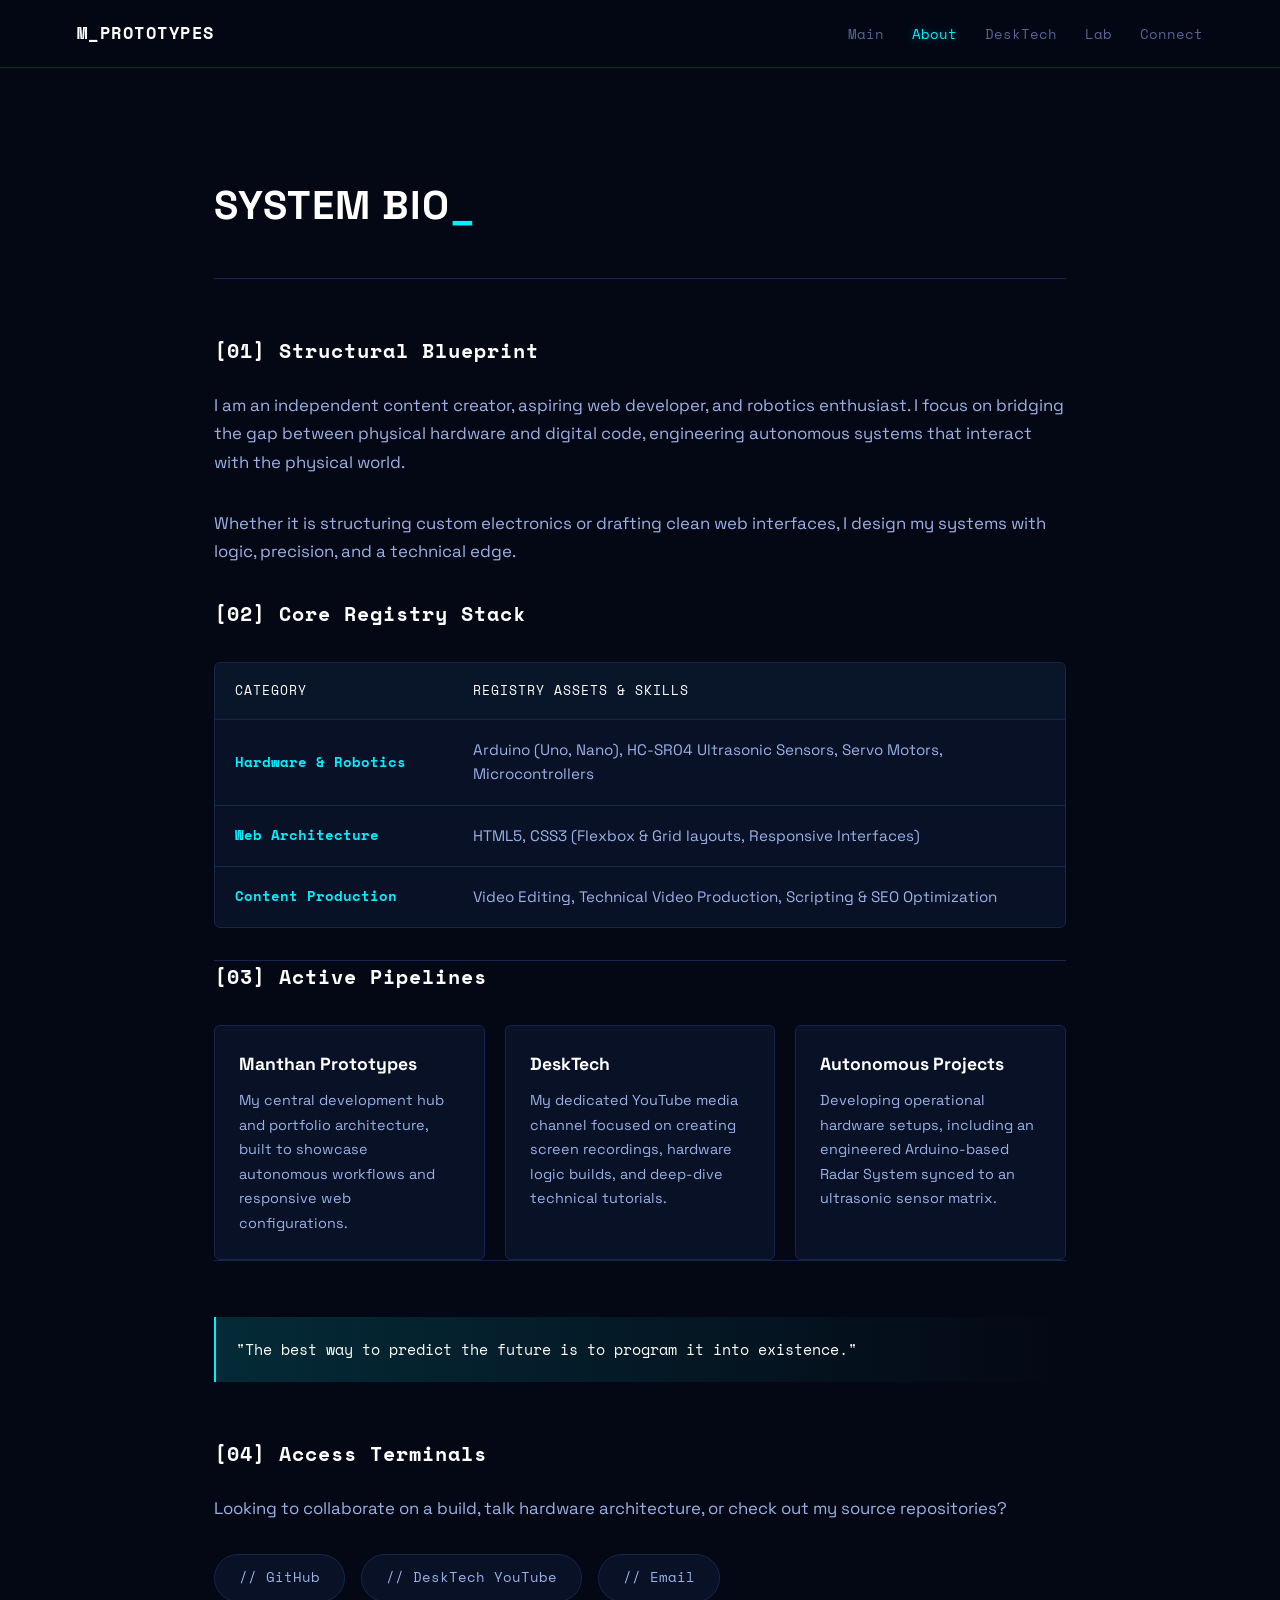
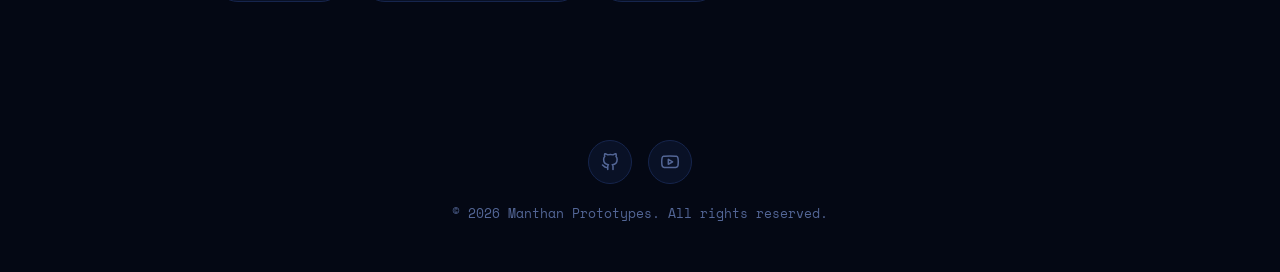
==== about/about.html @ d10a093a "Refactor website structure and styles: Update navigation, hero section, and project descriptions; en" ====
<!DOCTYPE html>
<html lang="en">
<head>
    <meta charset="UTF-8">
    <meta name="viewport" content="width=device-width, initial-scale=1.0">
    <title>About // Manthan Prototypes</title>
    <!-- Relative link paths jumping up one folder back to root styles -->
    <link rel="stylesheet" href="../style.css">
    <link rel="stylesheet" href="about.css">
</head>
<body>

    <!-- Global Navigation Header -->
    <header>
        <div class="logo">M_PROTOTYPES</div>
        <nav>
            <ul>
                <li><a href="../index.html">Main</a></li>
                <li><a href="about.html" class="active">About</a></li>
                <li><a href="../index.html#desktech">DeskTech</a></li>
                <li><a href="../projects/projects.html">Lab</a></li>
                <li><a href="../index.html#contact">Connect</a></li>
            </ul>
        </nav>
    </header>

    <div class="container">
        
        <div class="page-title">
            <h1>SYSTEM BIO<span>_</span></h1>
        </div>

        <!-- Bio Blueprint Segment -->
        <section id="blueprint" style="border: none; padding: 0;">
            <h2>[01] Structural Blueprint</h2>
            <p>I am an independent content creator, aspiring web developer, and robotics enthusiast. I focus on bridging the gap between physical hardware and digital code, engineering autonomous systems that interact with the physical world.</p>
            <p>Whether it is structuring custom electronics or drafting clean web interfaces, I design my systems with logic, precision, and a technical edge.</p>
        </section>

        <!-- Technical Skill Matrix Diagnostics -->
        <section id="stack">
            <h2>[02] Core Registry Stack</h2>
            <div class="table-container">
                <table>
                    <thead>
                        <tr>
                            <th>Category</th>
                            <th>Registry Assets &amp; Skills</th>
                        </tr>
                    </thead>
                    <tbody>
                        <tr>
                            <td>Hardware &amp; Robotics</td>
                            <td>Arduino (Uno, Nano), HC-SR04 Ultrasonic Sensors, Servo Motors, Microcontrollers</td>
                        </tr>
                        <tr>
                            <td>Web Architecture</td>
                            <td>HTML5, CSS3 (Flexbox &amp; Grid layouts, Responsive Interfaces)</td>
                        </tr>
                        <tr>
                            <td>Content Production</td>
                            <td>Video Editing, Technical Video Production, Scripting &amp; SEO Optimization</td>
                        </tr>
                    </tbody>
                </table>
            </div>
        </section>

        <!-- Operations Matrix -->
        <section id="operations">
            <h2>[03] Active Pipelines</h2>
            <div class="grid">
                <div class="matrix-card">
                    <h3>Manthan Prototypes</h3>
                    <p>My central development hub and portfolio architecture, built to showcase autonomous workflows and responsive web configurations.</p>
                </div>
                <div class="matrix-card">
                    <h3>DeskTech</h3>
                    <p>My dedicated YouTube media channel focused on creating screen recordings, hardware logic builds, and deep-dive technical tutorials.</p>
                </div>
                <div class="matrix-card">
                    <h3>Autonomous Projects</h3>
                    <p>Developing operational hardware setups, including an engineered Arduino-based Radar System synced to an ultrasonic sensor matrix.</p>
                </div>
            </div>
        </section>

        <!-- Command Statement Block -->
        <blockquote class="stealth-quote">
            "The best way to predict the future is to program it into existence."
        </blockquote>

        <!-- Direct Connect Gateways -->
        <section id="connect" style="border: none; padding: 0;">
            <h2>[04] Access Terminals</h2>
            <p>Looking to collaborate on a build, talk hardware architecture, or check out my source repositories?</p>
            <div class="terminal-links">
                <a href="https://github.com/Mnthn26" target="_blank" rel="noopener noreferrer">// GitHub</a>
                <a href="https://www.youtube.com/@DeskTech26" target="_blank" rel="noopener noreferrer">// DeskTech YouTube</a>
                <a href="mailto:dmanthan2013@gmail.com">// Email</a>
            </div>
        </section>

    </div>

    <!-- Layout Base Footer -->
    <footer>
        <div class="footer-container">
            <div class="footer-socials">
                <a href="https://github.com/mnthn26" target="_blank" rel="noopener noreferrer" class="social-icon" aria-label="GitHub">
                    <svg viewBox="0 0 24 24" stroke-linecap="round" stroke-linejoin="round"><path d="M9 19c-5 1.5-5-2.5-7-3m14 6v-3.87a3.37 3.37 0 0 0-.94-2.61c3.14-.35 6.44-1.54 6.44-7A5.44 5.44 0 0 0 20 4.77 5.07 5.07 0 0 0 19.91 1S18.73.65 16 2.48a13.38 13.38 0 0 0-7 0C6.27.65 5.09 1 5.09 1A5.07 5.07 0 0 0 5 4.77a5.44 5.44 0 0 0-1.5 3.78c0 5.42 3.3 6.61 6.44 7A3.37 3.37 0 0 0 9 18.13V22"></path></svg>
                </a>
                <a href="https://www.youtube.com/channel/UCJ097-h2m6bMtl9oHYCZjIQ" target="_blank" rel="noopener noreferrer" class="social-icon youtube-volt" aria-label="YouTube">
                    <svg viewBox="0 0 24 24" stroke-linecap="round" stroke-linejoin="round"><path d="M22.54 6.42a2.78 2.78 0 0 0-1.94-2C18.88 4 12 4 12 4s-6.88 0-8.6.46a2.78 2.78 0 0 0-1.94 2A29 29 0 0 0 1 11.75a29 29 0 0 0 .46 5.33A2.78 2.78 0 0 0 3.4 19c1.72.46 8.6.46 8.6.46s6.88 0 8.6-.46a2.78 2.78 0 0 0 1.94-2 29 29 0 0 0 .46-5.25 29 29 0 0 0-.46-5.33z"></path><polygon points="9.75 15.02 15.5 11.75 9.75 8.48 9.75 15.02"></polygon></svg>
                </a>
            </div>
            <p class="footer-copyright">&copy; 2026 Manthan Prototypes. All rights reserved.</p>
        </div>
    </footer>

</body>
</html>
---- style.css ----
@import url('https://fonts.googleapis.com/css2?family=Space+Grotesk:wght@400;500;700&family=Space+Mono&display=swap');

:root {
    --bg-stealth: #040814;
    --card-stealth: #091126;
    --border-blue: #16254d;
    --border-active: #263d7a;
    
    --cyan-volt: #00f0ff;
    --cyan-glow: rgba(0, 240, 255, 0.15);
    
    --text-white: #ffffff;
    --text-main: #9bb1e6;
    --text-muted: #536696;
    
    --font-sans: 'Space Grotesk', sans-serif;
    --font-mono: 'Space Mono', monospace;
    --transition-smooth: all 0.4s cubic-bezier(0.16, 1, 0.3, 1);
}

/* ==========================================
   GLOBAL RESET & UTILITIES
   ========================================== */
* {
    margin: 0;
    padding: 0;
    box-sizing: border-box;
    font-family: var(--font-sans);
    scroll-behavior: smooth;
}

body {
    background: var(--bg-stealth);
    color: var(--text-main);
    line-height: 1.6;
    overflow-x: hidden;
}

.container {
    max-width: 900px;
    margin: 0 auto;
    padding: 90px 24px;
}

/* Scrollbar Interface */
::-webkit-scrollbar { width: 6px; }
::-webkit-scrollbar-track { background: var(--bg-stealth); }
::-webkit-scrollbar-thumb { background: var(--border-blue); border-radius: 3px; }
::-webkit-scrollbar-thumb:hover { background: var(--cyan-volt); }

/* ==========================================
   HEADER NAVIGATION (COBALT GLASS)
   ========================================== */
header {
    display: flex;
    justify-content: space-between;
    align-items: center;
    padding: 20px 6%;
    background: rgba(4, 8, 20, 0.85);
    border-bottom: 1px solid var(--border-blue);
    backdrop-filter: blur(12px);
    -webkit-backdrop-filter: blur(12px);
    position: sticky;
    top: 0;
    z-index: 1000;
    transition: var(--transition-smooth);
}

header:hover {
    border-bottom-color: var(--border-active);
    box-shadow: 0 4px 30px rgba(0, 240, 255, 0.02);
}

.logo {
    font-family: var(--font-mono);
    font-weight: 700;
    color: var(--text-white);
    letter-spacing: 1.5px;
    font-size: 1.05rem;
}

nav ul {
    display: flex;
    list-style: none;
    gap: 28px;
}

nav a {
    text-decoration: none;
    color: var(--text-muted);
    font-family: var(--font-mono);
    font-size: 0.85rem;
    transition: var(--transition-smooth);
}

nav a:hover, nav a.active {
    color: var(--cyan-volt);
    text-shadow: 0 0 10px rgba(0, 240, 255, 0.4);
}

/* ==========================================
   HERO DISPLAY VIEWPORT
   ========================================== */
#viewport {
    min-height: calc(90vh - 65px);
    display: flex;
    align-items: center;
    justify-content: center;
    position: relative;
    padding: 40px 24px;
    border-bottom: 1px solid var(--border-blue);
}

.glow-ring {
    position: absolute;
    width: 500px;
    height: 500px;
    background: radial-gradient(circle, var(--cyan-glow) 0%, transparent 70%);
    pointer-events: none;
    z-index: 1;
}

.content {
    position: relative;
    z-index: 2;
    text-align: center;
    max-width: 650px;
}

.profile-frame {
    margin-bottom: 28px;
    display: inline-block;
    position: relative;
}

.profile-frame::after {
    content: '';
    position: absolute;
    inset: -4px;
    border: 1px solid var(--cyan-volt);
    border-radius: 50%;
    opacity: 0.3;
    animation: pulse-ring 3s infinite linear;
}

@keyframes pulse-ring {
    0% { transform: scale(1); opacity: 0.4; }
    100% { transform: scale(1.1); opacity: 0; }
}

.profile-img {
    width: 130px;
    height: 130px;
    border-radius: 50%;
    object-fit: cover;
    border: 2px solid var(--border-blue);
    padding: 4px;
    background: var(--card-stealth);
    transition: var(--transition-smooth);
}

#viewport:hover .profile-img {
    border-color: var(--cyan-volt);
    box-shadow: 0 0 20px var(--cyan-glow);
    transform: scale(1.03);
}

h1 {
    font-size: 3.2rem;
    font-weight: 700;
    letter-spacing: 2px;
    color: var(--text-white);
    margin-bottom: 16px;
}

.divider {
    width: 60px;
    height: 3px;
    background: var(--cyan-volt);
    margin: 0 auto 24px auto;
    box-shadow: 0 0 10px var(--cyan-volt);
}

.tagline {
    font-size: 1.15rem;
    color: var(--text-main);
    line-height: 1.6;
    margin-bottom: 36px;
}

/* ==========================================
   BUTTON CONFIGURATIONS
   ========================================== */
.action-btn {
    display: inline-block;
    text-decoration: none;
    font-family: var(--font-mono);
    color: var(--cyan-volt);
    border: 1px solid var(--cyan-volt);
    padding: 14px 36px;
    font-size: 0.85rem;
    font-weight: 700;
    border-radius: 50px;
    text-transform: uppercase;
    transition: var(--transition-smooth);
    background: transparent;
    box-shadow: 0 0 15px rgba(0, 240, 255, 0.02);
}

.action-btn:hover {
    background: var(--cyan-volt);
    color: var(--bg-stealth);
    box-shadow: 0 0 25px var(--cyan-glow);
    transform: translateY(-2px);
}

.action-btn.cyan-fill {
    background: rgba(0, 240, 255, 0.05);
}

.action-btn.linktree-volt {
    color: #00ff66;
    border-color: #00ff66;
}
.action-btn.linktree-volt:hover {
    background: #00ff66;
    color: var(--bg-stealth);
    box-shadow: 0 0 25px rgba(0, 255, 102, 0.2);
}

/* ==========================================
   SECTION ARRAYS
   ========================================== */
section {
    border-bottom: 1px solid var(--border-blue);
    background: var(--bg-stealth);
}

h2 {
    font-family: var(--font-mono);
    font-size: 1.25rem;
    font-weight: 700;
    color: var(--text-white);
    margin-bottom: 24px;
    letter-spacing: 1px;
}

section p {
    font-size: 1.05rem;
    color: var(--text-main);
    margin-bottom: 32px;
    line-height: 1.7;
}

.project-grid {
    display: grid;
    grid-template-columns: repeat(auto-fit, minmax(280px, 1fr));
    gap: 20px;
    margin-top: 32px;
}

.project-card.dynamic {
    background-color: var(--card-stealth);
    border: 1px solid var(--border-blue);
    padding: 32px;
    border-radius: 6px;
    transition: var(--transition-smooth);
}

.project-card.dynamic:hover {
    border-color: var(--cyan-volt);
    transform: translateY(-4px);
    box-shadow: 0 8px 30px rgba(0, 240, 255, 0.03);
}

.project-card.dynamic h3 {
    font-size: 1.1rem;
    color: var(--text-white);
    margin-bottom: 12px;
}

.project-card.dynamic p {
    font-size: 0.95rem;
    color: var(--text-main);
    margin-bottom: 20px;
}

.tech-tag {
    font-family: var(--font-mono);
    font-size: 0.75rem;
    color: var(--cyan-volt);
    background: rgba(0, 240, 255, 0.04);
    padding: 4px 12px;
    border-radius: 4px;
    border: 1px solid rgba(0, 240, 255, 0.1);
}

/* ==========================================
   STEALTH BASE FOOTER
   ========================================== */
footer {
    background-color: var(--bg-stealth);
    padding: 48px 24px;
}

.footer-container {
    max-width: 900px;
    margin: 0 auto;
    display: flex;
    flex-direction: column;
    align-items: center;
    gap: 20px;
}

.footer-socials {
    display: flex;
    gap: 16px;
}

.social-icon {
    display: flex;
    align-items: center;
    justify-content: center;
    width: 44px;
    height: 44px;
    border-radius: 50%;
    background-color: var(--card-stealth);
    border: 1px solid var(--border-blue);
    color: var(--text-muted);
    transition: var(--transition-smooth);
}

.social-icon svg { width: 18px; height: 18px; fill: none; stroke: currentColor; stroke-width: 2; }

.social-icon:hover {
    color: var(--cyan-volt);
    border-color: var(--cyan-volt);
    box-shadow: 0 0 15px var(--cyan-glow);
    transform: translateY(-2px);
}

.social-icon.youtube-volt:hover {
    color: #ff3333;
    border-color: #ff3333;
    box-shadow: 0 0 15px rgba(255, 51, 51, 0.2);
}

.footer-copyright {
    color: var(--text-muted);
    font-size: 0.8rem;
    font-family: var(--font-mono);
}

/* Mobile Adjustments */
@media (max-width: 768px) {
    h1 { font-size: 2.3rem; }
    header { flex-direction: column; gap: 16px; padding: 20px; }
    nav ul { gap: 16px; }
    .container { padding: 60px 20px; }
}
---- about/about.css ----
/* ==========================================
   PAGE SUB-TITLE MATRIX
   ========================================== */
.page-title {
    margin-bottom: 3.5rem;
    border-bottom: 1px solid var(--border-blue);
    padding-bottom: 1.5rem;
    margin-top: 1rem;
}

.page-title h1 {
    font-size: 2.5rem;
    font-weight: 700;
    letter-spacing: 1px;
    color: var(--text-white);
}

.page-title h1 span {
    color: var(--cyan-volt);
    animation: terminal-blink 1.2s infinite steps(2);
}

@keyframes terminal-blink {
    0%, 100% { opacity: 1; }
    50% { opacity: 0; }
}

/* ==========================================
   STEALTH SYSTEM TABLES
   ========================================== */
.table-container {
    overflow-x: auto;
    margin: 2rem 0;
    border: 1px solid var(--border-blue);
    border-radius: 6px;
    background-color: var(--card-stealth);
}

table {
    width: 100%;
    border-collapse: collapse;
    font-size: 0.95rem;
    text-align: left;
}

th, td {
    padding: 18px 20px;
    border-bottom: 1px solid var(--border-blue);
}

th {
    color: var(--text-white);
    background-color: rgba(0, 240, 255, 0.02);
    font-weight: 500;
    font-family: var(--font-mono);
    font-size: 0.8rem;
    text-transform: uppercase;
    letter-spacing: 1px;
}

tr:last-child td {
    border-bottom: none;
}

td:first-child {
    color: var(--cyan-volt);
    font-family: var(--font-mono);
    font-size: 0.85rem;
    font-weight: 700;
    width: 28%;
}

td {
    color: var(--text-main);
}

/* ==========================================
   WORKSPACE MATRIX CARDS
   ========================================== */
.grid {
    display: grid;
    grid-template-columns: repeat(auto-fit, minmax(250px, 1fr));
    gap: 20px;
    margin-top: 2rem;
}

.matrix-card {
    background-color: var(--card-stealth);
    border: 1px solid var(--border-blue);
    padding: 24px;
    border-radius: 6px;
    transition: var(--transition-smooth);
}

.matrix-card:hover {
    border-color: var(--cyan-volt);
    background-color: rgba(9, 17, 38, 0.6);
    box-shadow: 0 4px 20px rgba(0, 240, 255, 0.03);
}

.matrix-card h3 {
    font-size: 1.1rem;
    color: var(--text-white);
    margin-bottom: 10px;
}

.matrix-card p {
    font-size: 0.9rem;
    color: var(--text-main);
    margin-bottom: 0;
}

/* Radar-Style Glowing Quote Block */
blockquote.stealth-quote {
    border-left: 2px solid var(--cyan-volt);
    background: linear-gradient(90deg, var(--cyan-glow), transparent);
    padding: 20px;
    margin: 3.5rem 0;
    font-family: var(--font-mono);
    font-size: 0.95rem;
    color: var(--text-white);
    border-radius: 0 6px 6px 0;
}

/* ==========================================
   TERMINAL GATES (PAGE FOOTER LINKS)
   ========================================== */
.terminal-links {
    display: flex;
    flex-wrap: wrap;
    gap: 16px;
    margin-top: 1.5rem;
}

.terminal-links a {
    font-family: var(--font-mono);
    color: var(--text-main);
    text-decoration: none;
    font-size: 0.85rem;
    border: 1px solid var(--border-blue);
    background-color: var(--card-stealth);
    padding: 12px 24px;
    border-radius: 50px;
    transition: var(--transition-smooth);
}

.terminal-links a:hover {
    color: var(--cyan-volt);
    border-color: var(--cyan-volt);
    box-shadow: 0 0 15px var(--cyan-glow);
}

/* Mobile Responsiveness Matrix */
@media (max-width: 600px) {
    th { display: none; }
    td { display: block; width: 100% !important; }
    tr { display: block; border-bottom: 1px solid var(--border-blue); }
    td { padding: 10px 20px; border: none; }
    td:first-child { margin-bottom: 2px; }
}
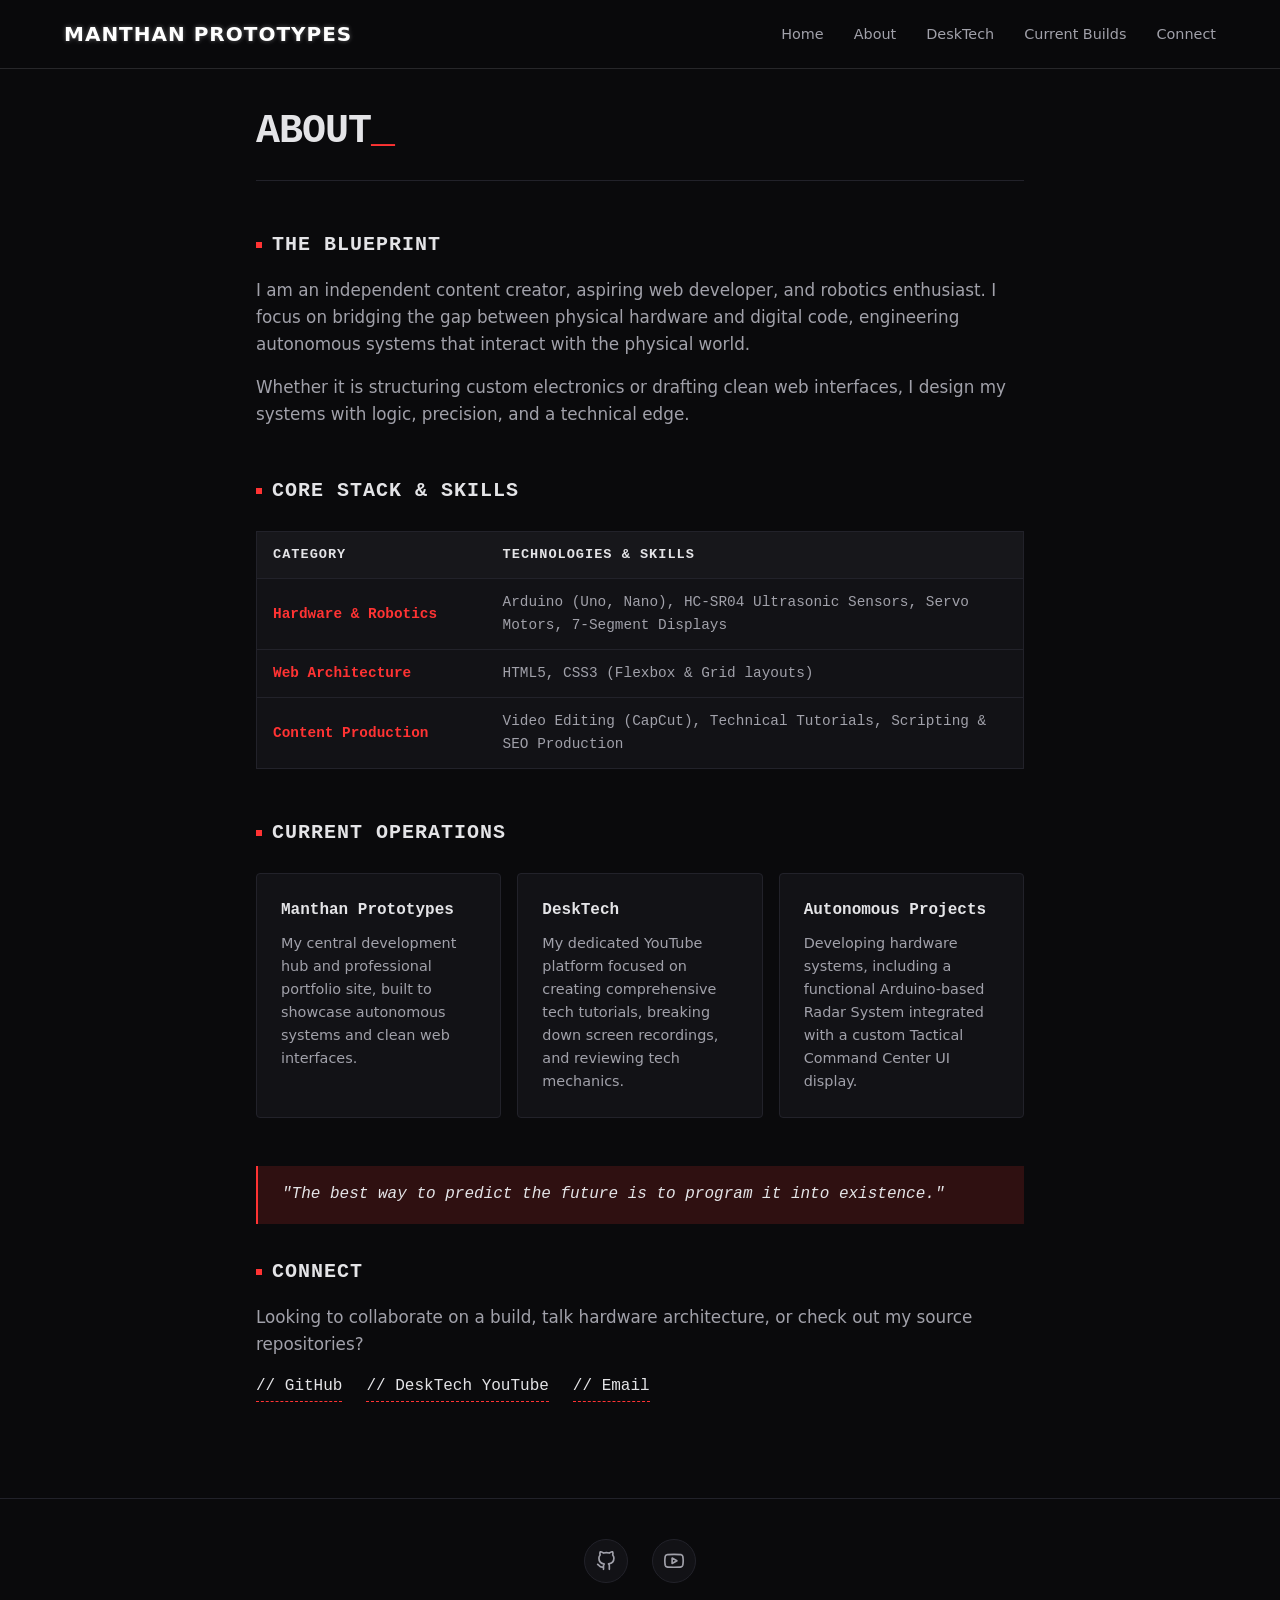
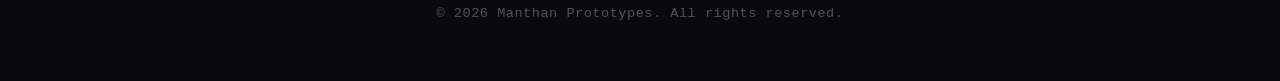
==== commit 0aecad11: "Revert "Refactor website structure and styles: Update navigation, hero section, and project descript" ====
--- a/about/about.html
+++ b/about/about.html
@@ -4,21 +4,24 @@
     <meta charset="UTF-8">
     <meta name="viewport" content="width=device-width, initial-scale=1.0">
     <title>About // Manthan Prototypes</title>
-    <!-- Relative link paths jumping up one folder back to root styles -->
-    <link rel="stylesheet" href="../style.css">
     <link rel="stylesheet" href="about.css">
+    <link rel="apple-touch-icon" sizes="180x180" href="../favicon/apple-touch-icon.png?v=2">
+    <link rel="icon" type="image/png" sizes="32x32" href="../favicon/favicon-32x32.png?v=2">
+    <link rel="icon" type="image/png" sizes="16x16" href="../favicon/favicon-16x16.png?v=2">
+    <link rel="shortcut icon" href="../favicon/favicon.ico?v=2" type="image/x-icon">
+    <link rel="manifest" href="../favicon/site.webmanifest?v=2">
 </head>
 <body>
 
-    <!-- Global Navigation Header -->
-    <header>
-        <div class="logo">M_PROTOTYPES</div>
+    <!-- Global Navigation Header (Always stays at top) -->
+    <header class="main-header">
+        <div class="logo glow-text">Manthan Prototypes</div>
         <nav>
             <ul>
-                <li><a href="../index.html">Main</a></li>
-                <li><a href="about.html" class="active">About</a></li>
+                <li><a href="../index.html#hero">Home</a></li>
+                <li><a href="./about.html">About</a></li>
                 <li><a href="../index.html#desktech">DeskTech</a></li>
-                <li><a href="../projects/projects.html">Lab</a></li>
+                <li><a href="../projects/projects.html">Current Builds</a></li>
                 <li><a href="../index.html#contact">Connect</a></li>
             </ul>
         </nav>
@@ -26,92 +29,89 @@
 
     <div class="container">
         
+        <!-- Fixed: Changed from <header> to <div class="page-title"> -->
         <div class="page-title">
-            <h1>SYSTEM BIO<span>_</span></h1>
+            <h1>ABOUT<span>_</span></h1>
         </div>
 
-        <!-- Bio Blueprint Segment -->
-        <section id="blueprint" style="border: none; padding: 0;">
-            <h2>[01] Structural Blueprint</h2>
+        <section id="blueprint">
+            <h2>The Blueprint</h2>
             <p>I am an independent content creator, aspiring web developer, and robotics enthusiast. I focus on bridging the gap between physical hardware and digital code, engineering autonomous systems that interact with the physical world.</p>
             <p>Whether it is structuring custom electronics or drafting clean web interfaces, I design my systems with logic, precision, and a technical edge.</p>
         </section>
 
-        <!-- Technical Skill Matrix Diagnostics -->
         <section id="stack">
-            <h2>[02] Core Registry Stack</h2>
+            <h2>Core Stack & Skills</h2>
             <div class="table-container">
                 <table>
                     <thead>
                         <tr>
                             <th>Category</th>
-                            <th>Registry Assets &amp; Skills</th>
+                            <th>Technologies & Skills</th>
                         </tr>
                     </thead>
                     <tbody>
                         <tr>
-                            <td>Hardware &amp; Robotics</td>
-                            <td>Arduino (Uno, Nano), HC-SR04 Ultrasonic Sensors, Servo Motors, Microcontrollers</td>
+                            <td>Hardware & Robotics</td>
+                            <td>Arduino (Uno, Nano), HC-SR04 Ultrasonic Sensors, Servo Motors, 7-Segment Displays</td>
                         </tr>
                         <tr>
                             <td>Web Architecture</td>
-                            <td>HTML5, CSS3 (Flexbox &amp; Grid layouts, Responsive Interfaces)</td>
+                            <td>HTML5, CSS3 (Flexbox & Grid layouts)</td>
                         </tr>
                         <tr>
                             <td>Content Production</td>
-                            <td>Video Editing, Technical Video Production, Scripting &amp; SEO Optimization</td>
+                            <td>Video Editing (CapCut), Technical Tutorials, Scripting & SEO Production</td>
                         </tr>
                     </tbody>
                 </table>
             </div>
         </section>
 
-        <!-- Operations Matrix -->
         <section id="operations">
-            <h2>[03] Active Pipelines</h2>
+            <h2>Current Operations</h2>
             <div class="grid">
-                <div class="matrix-card">
+                <div class="card">
                     <h3>Manthan Prototypes</h3>
-                    <p>My central development hub and portfolio architecture, built to showcase autonomous workflows and responsive web configurations.</p>
+                    <p>My central development hub and professional portfolio site, built to showcase autonomous systems and clean web interfaces.</p>
                 </div>
-                <div class="matrix-card">
+                <div class="card">
                     <h3>DeskTech</h3>
-                    <p>My dedicated YouTube media channel focused on creating screen recordings, hardware logic builds, and deep-dive technical tutorials.</p>
+                    <p>My dedicated YouTube platform focused on creating comprehensive tech tutorials, breaking down screen recordings, and reviewing tech mechanics.</p>
                 </div>
-                <div class="matrix-card">
+                <div class="card">
                     <h3>Autonomous Projects</h3>
-                    <p>Developing operational hardware setups, including an engineered Arduino-based Radar System synced to an ultrasonic sensor matrix.</p>
+                    <p>Developing hardware systems, including a functional Arduino-based Radar System integrated with a custom Tactical Command Center UI display.</p>
                 </div>
             </div>
         </section>
 
-        <!-- Command Statement Block -->
-        <blockquote class="stealth-quote">
+        <blockquote>
             "The best way to predict the future is to program it into existence."
         </blockquote>
 
-        <!-- Direct Connect Gateways -->
-        <section id="connect" style="border: none; padding: 0;">
-            <h2>[04] Access Terminals</h2>
+        <section id="connect">
+            <h2>Connect</h2>
             <p>Looking to collaborate on a build, talk hardware architecture, or check out my source repositories?</p>
-            <div class="terminal-links">
-                <a href="https://github.com/Mnthn26" target="_blank" rel="noopener noreferrer">// GitHub</a>
-                <a href="https://www.youtube.com/@DeskTech26" target="_blank" rel="noopener noreferrer">// DeskTech YouTube</a>
+            <div class="contact-links">
+                <a href="https://github.com/Mnthn26" target="_blank">// GitHub</a>
+                <a href="https://www.youtube.com/@DeskTech26" target="_blank">// DeskTech YouTube</a>
                 <a href="mailto:dmanthan2013@gmail.com">// Email</a>
             </div>
         </section>
 
     </div>
 
-    <!-- Layout Base Footer -->
+   </div >
+
     <footer>
         <div class="footer-container">
             <div class="footer-socials">
-                <a href="https://github.com/mnthn26" target="_blank" rel="noopener noreferrer" class="social-icon" aria-label="GitHub">
-                    <svg viewBox="0 0 24 24" stroke-linecap="round" stroke-linejoin="round"><path d="M9 19c-5 1.5-5-2.5-7-3m14 6v-3.87a3.37 3.37 0 0 0-.94-2.61c3.14-.35 6.44-1.54 6.44-7A5.44 5.44 0 0 0 20 4.77 5.07 5.07 0 0 0 19.91 1S18.73.65 16 2.48a13.38 13.38 0 0 0-7 0C6.27.65 5.09 1 5.09 1A5.07 5.07 0 0 0 5 4.77a5.44 5.44 0 0 0-1.5 3.78c0 5.42 3.3 6.61 6.44 7A3.37 3.37 0 0 0 9 18.13V22"></path></svg>
+                <a href="https://github.com/mnthn26" target="_blank" rel="noopener noreferrer" class="social-icon github" aria-label="GitHub">
+                    <svg viewBox="0 0 24 24" fill="none" stroke="currentColor" stroke-width="2" stroke-linecap="round" stroke-linejoin="round"><path d="M9 19c-5 1.5-5-2.5-7-3m14 6v-3.87a3.37 3.37 0 0 0-.94-2.61c3.14-.35 6.44-1.54 6.44-7A5.44 5.44 0 0 0 20 4.77 5.07 5.07 0 0 0 19.91 1S18.73.65 16 2.48a13.38 13.38 0 0 0-7 0C6.27.65 5.09 1 5.09 1A5.07 5.07 0 0 0 5 4.77a5.44 5.44 0 0 0-1.5 3.78c0 5.42 3.3 6.61 6.44 7A3.37 3.37 0 0 0 9 18.13V22"></path></svg>
                 </a>
-                <a href="https://www.youtube.com/channel/UCJ097-h2m6bMtl9oHYCZjIQ" target="_blank" rel="noopener noreferrer" class="social-icon youtube-volt" aria-label="YouTube">
-                    <svg viewBox="0 0 24 24" stroke-linecap="round" stroke-linejoin="round"><path d="M22.54 6.42a2.78 2.78 0 0 0-1.94-2C18.88 4 12 4 12 4s-6.88 0-8.6.46a2.78 2.78 0 0 0-1.94 2A29 29 0 0 0 1 11.75a29 29 0 0 0 .46 5.33A2.78 2.78 0 0 0 3.4 19c1.72.46 8.6.46 8.6.46s6.88 0 8.6-.46a2.78 2.78 0 0 0 1.94-2 29 29 0 0 0 .46-5.25 29 29 0 0 0-.46-5.33z"></path><polygon points="9.75 15.02 15.5 11.75 9.75 8.48 9.75 15.02"></polygon></svg>
+                <a href="https://www.youtube.com/channel/UCJ097-h2m6bMtl9oHYCZjIQ" target="_blank" rel="noopener noreferrer" class="social-icon youtube-social" aria-label="YouTube">
+                    <svg viewBox="0 0 24 24" fill="none" stroke="currentColor" stroke-width="2" stroke-linecap="round" stroke-linejoin="round"><path d="M22.54 6.42a2.78 2.78 0 0 0-1.94-2C18.88 4 12 4 12 4s-6.88 0-8.6.46a2.78 2.78 0 0 0-1.94 2A29 29 0 0 0 1 11.75a29 29 0 0 0 .46 5.33A2.78 2.78 0 0 0 3.4 19c1.72.46 8.6.46 8.6.46s6.88 0 8.6-.46a2.78 2.78 0 0 0 1.94-2 29 29 0 0 0 .46-5.25 29 29 0 0 0-.46-5.33z"></path><polygon points="9.75 15.02 15.5 11.75 9.75 8.48 9.75 15.02"></polygon></svg>
                 </a>
             </div>
             <p class="footer-copyright">&copy; 2026 Manthan Prototypes. All rights reserved.</p>
@@ -119,4 +119,6 @@
     </footer>
 
 </body>
+</html>
+</body>
 </html>
--- a/about/about.css
+++ b/about/about.css
@@ -1,160 +1,338 @@
+/* Minimalist Dark Tech Theme Variables */
+:root {
+    --bg-color: #0a0a0c;
+    --surface-color: #121216;
+    --border-color: #22222a;
+    --text-primary: #e4e4e7;
+    --text-secondary: #a1a1aa;
+    --accent-color: #ff3333; /* Tactical Red */
+    --accent-glow: rgba(255, 51, 51, 0.15);
+    --font-mono: 'JetBrains Mono', 'Fira Code', monospace;
+    --bg-dark: #0a0a0c;
+    --accent: #ffffff;
+    --text-muted: #a1a1aa;
+    --border-color-header: #27272a;
+}
+
+* {
+    box-sizing: border-box;
+    margin: 0;
+    padding: 0;
+}
+
+body {
+    background-color: var(--bg-color);
+    color: var(--text-primary);
+    font-family: system-ui, -apple-system, BlinkMacSystemFont, 'Segoe UI', Roboto, sans-serif;
+    line-height: 1.6;
+}
+
+/* Base structural layout container */
+.container {
+    max-width: 800px;
+    margin: 0 auto;
+    padding: 3rem 1rem;
+}
+
 /* ==========================================
-   PAGE SUB-TITLE MATRIX
+   MAIN GLOBAL HEADER / NAVIGATION (FIXED POSITION)
+   ========================================== */
+header.main-header {
+    display: flex;
+    justify-content: space-between;
+    align-items: center;
+    padding: 18px 5%;
+    background-color: rgba(10, 10, 12, 0.95);
+    backdrop-filter: blur(8px); /* Optional: Adds a sleek modern glassy tech blur */
+    border-bottom: 1px solid var(--border-color-header);
+    position: fixed; /* Ensures it stays permanently stuck at the very top */
+    top: 0;
+    left: 0;
+    width: 100%;
+    z-index: 1000;
+}
+
+/* Offsets the body content so it doesn't render behind the fixed navigation bar */
+header.main-header + .container {
+    padding-top: 100px; 
+}
+
+nav ul {
+    display: flex;
+    list-style: none;
+    gap: 30px;
+}
+
+nav a {
+    color: var(--text-muted);
+    text-decoration: none;
+    font-size: 0.9rem;
+    font-weight: 500;
+    transition: color 0.3s ease;
+}
+
+nav a:hover {
+    color: var(--accent);
+}
+
+/* Logo and text rendering styles */
+.logo.glow-text {
+    font-size: 1.25rem;
+    font-weight: 700;
+    letter-spacing: 1px;
+    text-transform: uppercase;
+    color: var(--accent);
+    text-shadow: 
+        0 0 4px rgba(255, 255, 255, 0.3),
+        0 0 10px rgba(255, 255, 255, 0.1);
+}
+
+/* ==========================================
+   PAGE TITLE (ABOUT_) STYLING
    ========================================== */
 .page-title {
-    margin-bottom: 3.5rem;
-    border-bottom: 1px solid var(--border-blue);
-    padding-bottom: 1.5rem;
-    margin-top: 1rem;
-}
-
-.page-title h1 {
+    margin-bottom: 3rem;
+    border-bottom: 1px solid var(--border-color);
+    padding-bottom: 1rem;
+}
+
+h1 {
+    font-family: var(--font-mono);
     font-size: 2.5rem;
     font-weight: 700;
+    text-transform: uppercase;
+    letter-spacing: -1px;
+}
+
+h1 span {
+    color: var(--accent-color);
+}
+
+/* ==========================================
+   SECTIONS & INNER ELEMENTS STYLING
+   ========================================== */
+h2 {
+    font-family: var(--font-mono);
+    font-size: 1.25rem;
+    color: var(--text-primary);
+    text-transform: uppercase;
+    margin-bottom: 1rem;
     letter-spacing: 1px;
-    color: var(--text-white);
-}
-
-.page-title h1 span {
-    color: var(--cyan-volt);
-    animation: terminal-blink 1.2s infinite steps(2);
-}
-
-@keyframes terminal-blink {
-    0%, 100% { opacity: 1; }
-    50% { opacity: 0; }
-}
-
-/* ==========================================
-   STEALTH SYSTEM TABLES
-   ========================================== */
+    display: flex;
+    align-items: center;
+}
+
+h2::before {
+    content: '';
+    display: inline-block;
+    width: 6px;
+    height: 6px;
+    background-color: var(--accent-color);
+    margin-right: 10px;
+}
+
+section {
+    margin-bottom: 3rem;
+}
+
+p {
+    color: var(--text-secondary);
+    margin-bottom: 1rem;
+    font-size: 1.05rem;
+}
+
+/* Tech Table styling */
 .table-container {
     overflow-x: auto;
-    margin: 2rem 0;
-    border: 1px solid var(--border-blue);
-    border-radius: 6px;
-    background-color: var(--card-stealth);
+    margin: 1.5rem 0;
 }
 
 table {
     width: 100%;
     border-collapse: collapse;
-    font-size: 0.95rem;
+    font-family: var(--font-mono);
+    font-size: 0.9rem;
+    background-color: var(--surface-color);
+    border: 1px solid var(--border-color);
+}
+
+th, td {
+    padding: 12px 16px;
     text-align: left;
-}
-
-th, td {
-    padding: 18px 20px;
-    border-bottom: 1px solid var(--border-blue);
+    border-bottom: 1px solid var(--border-color);
 }
 
 th {
-    color: var(--text-white);
-    background-color: rgba(0, 240, 255, 0.02);
-    font-weight: 500;
-    font-family: var(--font-mono);
-    font-size: 0.8rem;
+    color: var(--text-primary);
+    background-color: rgba(255, 255, 255, 0.02);
+    font-weight: 600;
     text-transform: uppercase;
+    font-size: 0.85rem;
     letter-spacing: 1px;
 }
 
-tr:last-child td {
-    border-bottom: none;
-}
-
 td:first-child {
-    color: var(--cyan-volt);
-    font-family: var(--font-mono);
-    font-size: 0.85rem;
-    font-weight: 700;
-    width: 28%;
+    color: var(--accent-color);
+    font-weight: 600;
+    width: 30%;
 }
 
 td {
-    color: var(--text-main);
-}
-
-/* ==========================================
-   WORKSPACE MATRIX CARDS
-   ========================================== */
+    color: var(--text-secondary);
+}
+
+/* Operations Grid */
 .grid {
     display: grid;
-    grid-template-columns: repeat(auto-fit, minmax(250px, 1fr));
+    grid-template-columns: repeat(auto-fit, minmax(240px, 1fr));
+    gap: 1rem;
+    margin-top: 1.5rem;
+}
+
+.card {
+    background-color: var(--surface-color);
+    border: 1px solid var(--border-color);
+    padding: 1.5rem;
+    border-radius: 4px;
+    transition: border-color 0.3s ease;
+}
+
+.card:hover {
+    border-color: var(--accent-color);
+}
+
+.card h3 {
+    font-family: var(--font-mono);
+    font-size: 1rem;
+    color: var(--text-primary);
+    margin-bottom: 0.5rem;
+}
+
+.card p {
+    font-size: 0.9rem;
+    margin-bottom: 0;
+}
+
+/* Callout Quote */
+blockquote {
+    border-left: 2px solid var(--accent-color);
+    background: var(--accent-glow);
+    padding: 1rem 1.5rem;
+    margin: 2rem 0;
+    font-family: var(--font-mono);
+    font-style: italic;
+    color: var(--text-primary);
+}
+
+/* Links & Contact */
+.contact-links {
+    display: flex;
+    flex-wrap: wrap;
+    gap: 1.5rem;
+    margin-top: 1rem;
+    font-family: var(--font-mono);
+}
+
+.contact-links a {
+    color: var(--text-primary);
+    text-decoration: none;
+    border-bottom: 1px dashed var(--accent-color);
+    padding-bottom: 2px;
+    transition: color 0.2s ease;
+}
+
+.contact-links a:hover {
+    color: var(--accent-color);
+}
+
+/* Footer layout rules */
+/* ==========================================
+   MODERN & INTERACTIVE FOOTER (FIXED)
+   ========================================== */
+footer {
+    background-color: #0a0a0c; /* Fallback deep space black */
+    background-color: var(--bg-dark, #0a0a0c);
+    border-top: 1px solid var(--border-color, #27272a);
+    padding: 40px 20px;
+    width: 100%;
+    margin-top: auto; /* Pushes footer to bottom if page content is short */
+}
+
+.footer-container {
+    max-width: 1000px;
+    margin: 0 auto;
+    display: flex;
+    flex-direction: column;
+    align-items: center;
     gap: 20px;
-    margin-top: 2rem;
-}
-
-.matrix-card {
-    background-color: var(--card-stealth);
-    border: 1px solid var(--border-blue);
-    padding: 24px;
-    border-radius: 6px;
-    transition: var(--transition-smooth);
-}
-
-.matrix-card:hover {
-    border-color: var(--cyan-volt);
-    background-color: rgba(9, 17, 38, 0.6);
-    box-shadow: 0 4px 20px rgba(0, 240, 255, 0.03);
-}
-
-.matrix-card h3 {
-    font-size: 1.1rem;
-    color: var(--text-white);
-    margin-bottom: 10px;
-}
-
-.matrix-card p {
-    font-size: 0.9rem;
-    color: var(--text-main);
-    margin-bottom: 0;
-}
-
-/* Radar-Style Glowing Quote Block */
-blockquote.stealth-quote {
-    border-left: 2px solid var(--cyan-volt);
-    background: linear-gradient(90deg, var(--cyan-glow), transparent);
-    padding: 20px;
-    margin: 3.5rem 0;
-    font-family: var(--font-mono);
-    font-size: 0.95rem;
-    color: var(--text-white);
-    border-radius: 0 6px 6px 0;
-}
-
-/* ==========================================
-   TERMINAL GATES (PAGE FOOTER LINKS)
-   ========================================== */
-.terminal-links {
-    display: flex;
-    flex-wrap: wrap;
-    gap: 16px;
-    margin-top: 1.5rem;
-}
-
-.terminal-links a {
-    font-family: var(--font-mono);
-    color: var(--text-main);
+}
+
+.footer-socials {
+    display: flex;
+    justify-content: center;
+    gap: 24px;
+}
+
+.social-icon {
+    display: flex;
+    align-items: center;
+    justify-content: center;
+    width: 44px;
+    height: 44px;
+    border-radius: 50%;
+    background-color: var(--bg-card, #121216);
+    border: 1px solid var(--border-color, #27272a);
+    color: var(--text-muted, #a1a1aa);
+    transition: all 0.3s cubic-bezier(0.4, 0, 0.2, 1);
     text-decoration: none;
+}
+
+.social-icon svg {
+    width: 20px;
+    height: 20px;
+    /* Forces the SVG path to use the text color layout */
+    stroke: currentColor; 
+    fill: none;
+}
+
+/* Hover Effects */
+.social-icon:hover {
+    transform: translateY(-4px);
+    box-shadow: 0 5px 15px rgba(255, 255, 255, 0.05);
+}
+
+.social-icon.github:hover {
+    color: #ffffff;
+    border-color: #ffffff;
+    box-shadow: 0 0 12px rgba(255, 255, 255, 0.2);
+}
+
+.social-icon.youtube-social:hover {
+    color: #ff0000;
+    border-color: #ff0000;
+    box-shadow: 0 0 12px rgba(255, 0, 0, 0.2);
+}
+
+.footer-copyright {
+    color: #52525b;
     font-size: 0.85rem;
-    border: 1px solid var(--border-blue);
-    background-color: var(--card-stealth);
-    padding: 12px 24px;
-    border-radius: 50px;
-    transition: var(--transition-smooth);
-}
-
-.terminal-links a:hover {
-    color: var(--cyan-volt);
-    border-color: var(--cyan-volt);
-    box-shadow: 0 0 15px var(--cyan-glow);
-}
-
-/* Mobile Responsiveness Matrix */
+    font-family: monospace;
+    letter-spacing: 0.5px;
+    text-align: center;
+}
 @media (max-width: 600px) {
+    header.main-header {
+        position: static; /* Un-fixes navigation layout on narrow mobile displays for better spacing */
+        flex-direction: column;
+        gap: 12px;
+        padding: 15px;
+    }
+    header.main-header + .container {
+        padding-top: 1.5rem;
+    }
+    h1 { font-size: 2rem; }
+    td { display: block; width: 100% !important; }
     th { display: none; }
-    td { display: block; width: 100% !important; }
-    tr { display: block; border-bottom: 1px solid var(--border-blue); }
-    td { padding: 10px 20px; border: none; }
-    td:first-child { margin-bottom: 2px; }
+    tr { border-bottom: 1px solid var(--border-color); display: block; padding: 0.5rem 0; }
+    td { padding: 4px 16px; border: none; }
 }
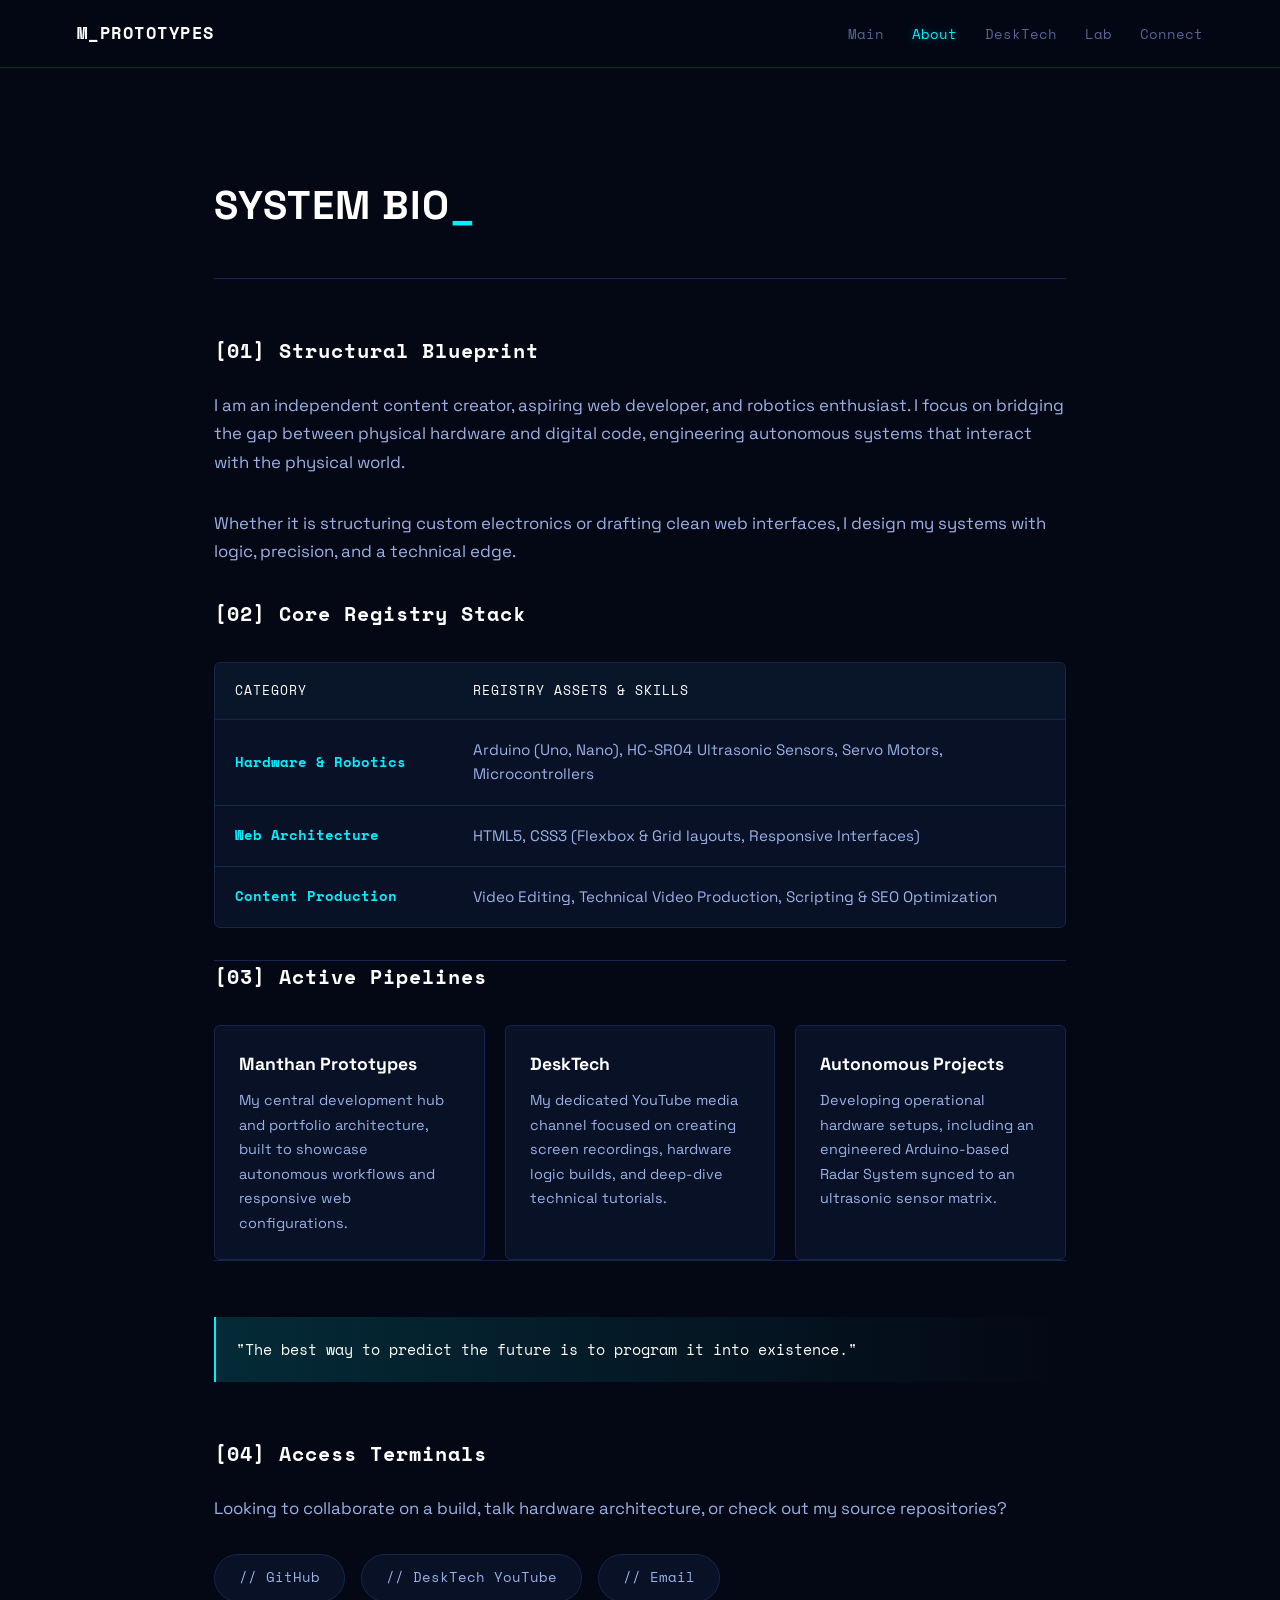
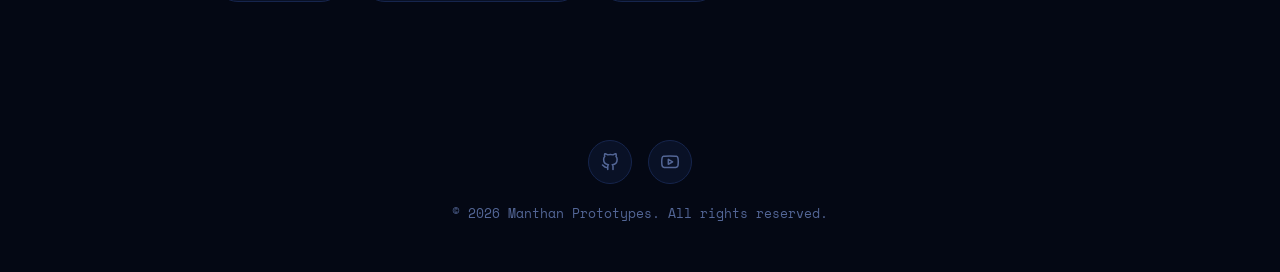
==== commit 9ff1dcd1: "Refactor website structure and styling: update navigation, enhance hero section, and improve project" ====
--- a/about/about.html
+++ b/about/about.html
@@ -4,24 +4,21 @@
     <meta charset="UTF-8">
     <meta name="viewport" content="width=device-width, initial-scale=1.0">
     <title>About // Manthan Prototypes</title>
+    <!-- Relative link paths jumping up one folder back to root styles -->
+    <link rel="stylesheet" href="../style.css">
     <link rel="stylesheet" href="about.css">
-    <link rel="apple-touch-icon" sizes="180x180" href="../favicon/apple-touch-icon.png?v=2">
-    <link rel="icon" type="image/png" sizes="32x32" href="../favicon/favicon-32x32.png?v=2">
-    <link rel="icon" type="image/png" sizes="16x16" href="../favicon/favicon-16x16.png?v=2">
-    <link rel="shortcut icon" href="../favicon/favicon.ico?v=2" type="image/x-icon">
-    <link rel="manifest" href="../favicon/site.webmanifest?v=2">
 </head>
 <body>
 
-    <!-- Global Navigation Header (Always stays at top) -->
-    <header class="main-header">
-        <div class="logo glow-text">Manthan Prototypes</div>
+    <!-- Global Navigation Header -->
+    <header>
+        <div class="logo">M_PROTOTYPES</div>
         <nav>
             <ul>
-                <li><a href="../index.html#hero">Home</a></li>
-                <li><a href="./about.html">About</a></li>
+                <li><a href="../index.html">Main</a></li>
+                <li><a href="about.html" class="active">About</a></li>
                 <li><a href="../index.html#desktech">DeskTech</a></li>
-                <li><a href="../projects/projects.html">Current Builds</a></li>
+                <li><a href="../projects/projects.html">Lab</a></li>
                 <li><a href="../index.html#contact">Connect</a></li>
             </ul>
         </nav>
@@ -29,89 +26,92 @@
 
     <div class="container">
         
-        <!-- Fixed: Changed from <header> to <div class="page-title"> -->
         <div class="page-title">
-            <h1>ABOUT<span>_</span></h1>
+            <h1>SYSTEM BIO<span>_</span></h1>
         </div>
 
-        <section id="blueprint">
-            <h2>The Blueprint</h2>
+        <!-- Bio Blueprint Segment -->
+        <section id="blueprint" style="border: none; padding: 0;">
+            <h2>[01] Structural Blueprint</h2>
             <p>I am an independent content creator, aspiring web developer, and robotics enthusiast. I focus on bridging the gap between physical hardware and digital code, engineering autonomous systems that interact with the physical world.</p>
             <p>Whether it is structuring custom electronics or drafting clean web interfaces, I design my systems with logic, precision, and a technical edge.</p>
         </section>
 
+        <!-- Technical Skill Matrix Diagnostics -->
         <section id="stack">
-            <h2>Core Stack & Skills</h2>
+            <h2>[02] Core Registry Stack</h2>
             <div class="table-container">
                 <table>
                     <thead>
                         <tr>
                             <th>Category</th>
-                            <th>Technologies & Skills</th>
+                            <th>Registry Assets &amp; Skills</th>
                         </tr>
                     </thead>
                     <tbody>
                         <tr>
-                            <td>Hardware & Robotics</td>
-                            <td>Arduino (Uno, Nano), HC-SR04 Ultrasonic Sensors, Servo Motors, 7-Segment Displays</td>
+                            <td>Hardware &amp; Robotics</td>
+                            <td>Arduino (Uno, Nano), HC-SR04 Ultrasonic Sensors, Servo Motors, Microcontrollers</td>
                         </tr>
                         <tr>
                             <td>Web Architecture</td>
-                            <td>HTML5, CSS3 (Flexbox & Grid layouts)</td>
+                            <td>HTML5, CSS3 (Flexbox &amp; Grid layouts, Responsive Interfaces)</td>
                         </tr>
                         <tr>
                             <td>Content Production</td>
-                            <td>Video Editing (CapCut), Technical Tutorials, Scripting & SEO Production</td>
+                            <td>Video Editing, Technical Video Production, Scripting &amp; SEO Optimization</td>
                         </tr>
                     </tbody>
                 </table>
             </div>
         </section>
 
+        <!-- Operations Matrix -->
         <section id="operations">
-            <h2>Current Operations</h2>
+            <h2>[03] Active Pipelines</h2>
             <div class="grid">
-                <div class="card">
+                <div class="matrix-card">
                     <h3>Manthan Prototypes</h3>
-                    <p>My central development hub and professional portfolio site, built to showcase autonomous systems and clean web interfaces.</p>
+                    <p>My central development hub and portfolio architecture, built to showcase autonomous workflows and responsive web configurations.</p>
                 </div>
-                <div class="card">
+                <div class="matrix-card">
                     <h3>DeskTech</h3>
-                    <p>My dedicated YouTube platform focused on creating comprehensive tech tutorials, breaking down screen recordings, and reviewing tech mechanics.</p>
+                    <p>My dedicated YouTube media channel focused on creating screen recordings, hardware logic builds, and deep-dive technical tutorials.</p>
                 </div>
-                <div class="card">
+                <div class="matrix-card">
                     <h3>Autonomous Projects</h3>
-                    <p>Developing hardware systems, including a functional Arduino-based Radar System integrated with a custom Tactical Command Center UI display.</p>
+                    <p>Developing operational hardware setups, including an engineered Arduino-based Radar System synced to an ultrasonic sensor matrix.</p>
                 </div>
             </div>
         </section>
 
-        <blockquote>
+        <!-- Command Statement Block -->
+        <blockquote class="stealth-quote">
             "The best way to predict the future is to program it into existence."
         </blockquote>
 
-        <section id="connect">
-            <h2>Connect</h2>
+        <!-- Direct Connect Gateways -->
+        <section id="connect" style="border: none; padding: 0;">
+            <h2>[04] Access Terminals</h2>
             <p>Looking to collaborate on a build, talk hardware architecture, or check out my source repositories?</p>
-            <div class="contact-links">
-                <a href="https://github.com/Mnthn26" target="_blank">// GitHub</a>
-                <a href="https://www.youtube.com/@DeskTech26" target="_blank">// DeskTech YouTube</a>
+            <div class="terminal-links">
+                <a href="https://github.com/Mnthn26" target="_blank" rel="noopener noreferrer">// GitHub</a>
+                <a href="https://www.youtube.com/@DeskTech26" target="_blank" rel="noopener noreferrer">// DeskTech YouTube</a>
                 <a href="mailto:dmanthan2013@gmail.com">// Email</a>
             </div>
         </section>
 
     </div>
 
-   </div >
-
+    <!-- Layout Base Footer -->
     <footer>
         <div class="footer-container">
             <div class="footer-socials">
-                <a href="https://github.com/mnthn26" target="_blank" rel="noopener noreferrer" class="social-icon github" aria-label="GitHub">
-                    <svg viewBox="0 0 24 24" fill="none" stroke="currentColor" stroke-width="2" stroke-linecap="round" stroke-linejoin="round"><path d="M9 19c-5 1.5-5-2.5-7-3m14 6v-3.87a3.37 3.37 0 0 0-.94-2.61c3.14-.35 6.44-1.54 6.44-7A5.44 5.44 0 0 0 20 4.77 5.07 5.07 0 0 0 19.91 1S18.73.65 16 2.48a13.38 13.38 0 0 0-7 0C6.27.65 5.09 1 5.09 1A5.07 5.07 0 0 0 5 4.77a5.44 5.44 0 0 0-1.5 3.78c0 5.42 3.3 6.61 6.44 7A3.37 3.37 0 0 0 9 18.13V22"></path></svg>
+                <a href="https://github.com/mnthn26" target="_blank" rel="noopener noreferrer" class="social-icon" aria-label="GitHub">
+                    <svg viewBox="0 0 24 24" stroke-linecap="round" stroke-linejoin="round"><path d="M9 19c-5 1.5-5-2.5-7-3m14 6v-3.87a3.37 3.37 0 0 0-.94-2.61c3.14-.35 6.44-1.54 6.44-7A5.44 5.44 0 0 0 20 4.77 5.07 5.07 0 0 0 19.91 1S18.73.65 16 2.48a13.38 13.38 0 0 0-7 0C6.27.65 5.09 1 5.09 1A5.07 5.07 0 0 0 5 4.77a5.44 5.44 0 0 0-1.5 3.78c0 5.42 3.3 6.61 6.44 7A3.37 3.37 0 0 0 9 18.13V22"></path></svg>
                 </a>
-                <a href="https://www.youtube.com/channel/UCJ097-h2m6bMtl9oHYCZjIQ" target="_blank" rel="noopener noreferrer" class="social-icon youtube-social" aria-label="YouTube">
-                    <svg viewBox="0 0 24 24" fill="none" stroke="currentColor" stroke-width="2" stroke-linecap="round" stroke-linejoin="round"><path d="M22.54 6.42a2.78 2.78 0 0 0-1.94-2C18.88 4 12 4 12 4s-6.88 0-8.6.46a2.78 2.78 0 0 0-1.94 2A29 29 0 0 0 1 11.75a29 29 0 0 0 .46 5.33A2.78 2.78 0 0 0 3.4 19c1.72.46 8.6.46 8.6.46s6.88 0 8.6-.46a2.78 2.78 0 0 0 1.94-2 29 29 0 0 0 .46-5.25 29 29 0 0 0-.46-5.33z"></path><polygon points="9.75 15.02 15.5 11.75 9.75 8.48 9.75 15.02"></polygon></svg>
+                <a href="https://www.youtube.com/channel/UCJ097-h2m6bMtl9oHYCZjIQ" target="_blank" rel="noopener noreferrer" class="social-icon youtube-volt" aria-label="YouTube">
+                    <svg viewBox="0 0 24 24" stroke-linecap="round" stroke-linejoin="round"><path d="M22.54 6.42a2.78 2.78 0 0 0-1.94-2C18.88 4 12 4 12 4s-6.88 0-8.6.46a2.78 2.78 0 0 0-1.94 2A29 29 0 0 0 1 11.75a29 29 0 0 0 .46 5.33A2.78 2.78 0 0 0 3.4 19c1.72.46 8.6.46 8.6.46s6.88 0 8.6-.46a2.78 2.78 0 0 0 1.94-2 29 29 0 0 0 .46-5.25 29 29 0 0 0-.46-5.33z"></path><polygon points="9.75 15.02 15.5 11.75 9.75 8.48 9.75 15.02"></polygon></svg>
                 </a>
             </div>
             <p class="footer-copyright">&copy; 2026 Manthan Prototypes. All rights reserved.</p>
@@ -119,6 +119,4 @@
     </footer>
 
 </body>
-</html>
-</body>
 </html>
--- a/style.css
+++ b/style.css
@@ -0,0 +1,360 @@
+@import url('https://fonts.googleapis.com/css2?family=Space+Grotesk:wght@400;500;700&family=Space+Mono&display=swap');
+
+:root {
+    --bg-stealth: #040814;
+    --card-stealth: #091126;
+    --border-blue: #16254d;
+    --border-active: #263d7a;
+    
+    --cyan-volt: #00f0ff;
+    --cyan-glow: rgba(0, 240, 255, 0.15);
+    
+    --text-white: #ffffff;
+    --text-main: #9bb1e6;
+    --text-muted: #536696;
+    
+    --font-sans: 'Space Grotesk', sans-serif;
+    --font-mono: 'Space Mono', monospace;
+    --transition-smooth: all 0.4s cubic-bezier(0.16, 1, 0.3, 1);
+}
+
+/* ==========================================
+   GLOBAL RESET & UTILITIES
+   ========================================== */
+* {
+    margin: 0;
+    padding: 0;
+    box-sizing: border-box;
+    font-family: var(--font-sans);
+    scroll-behavior: smooth;
+}
+
+body {
+    background: var(--bg-stealth);
+    color: var(--text-main);
+    line-height: 1.6;
+    overflow-x: hidden;
+}
+
+.container {
+    max-width: 900px;
+    margin: 0 auto;
+    padding: 90px 24px;
+}
+
+/* Scrollbar Interface */
+::-webkit-scrollbar { width: 6px; }
+::-webkit-scrollbar-track { background: var(--bg-stealth); }
+::-webkit-scrollbar-thumb { background: var(--border-blue); border-radius: 3px; }
+::-webkit-scrollbar-thumb:hover { background: var(--cyan-volt); }
+
+/* ==========================================
+   HEADER NAVIGATION (COBALT GLASS)
+   ========================================== */
+header {
+    display: flex;
+    justify-content: space-between;
+    align-items: center;
+    padding: 20px 6%;
+    background: rgba(4, 8, 20, 0.85);
+    border-bottom: 1px solid var(--border-blue);
+    backdrop-filter: blur(12px);
+    -webkit-backdrop-filter: blur(12px);
+    position: sticky;
+    top: 0;
+    z-index: 1000;
+    transition: var(--transition-smooth);
+}
+
+header:hover {
+    border-bottom-color: var(--border-active);
+    box-shadow: 0 4px 30px rgba(0, 240, 255, 0.02);
+}
+
+.logo {
+    font-family: var(--font-mono);
+    font-weight: 700;
+    color: var(--text-white);
+    letter-spacing: 1.5px;
+    font-size: 1.05rem;
+}
+
+nav ul {
+    display: flex;
+    list-style: none;
+    gap: 28px;
+}
+
+nav a {
+    text-decoration: none;
+    color: var(--text-muted);
+    font-family: var(--font-mono);
+    font-size: 0.85rem;
+    transition: var(--transition-smooth);
+}
+
+nav a:hover, nav a.active {
+    color: var(--cyan-volt);
+    text-shadow: 0 0 10px rgba(0, 240, 255, 0.4);
+}
+
+/* ==========================================
+   HERO DISPLAY VIEWPORT
+   ========================================== */
+#viewport {
+    min-height: calc(90vh - 65px);
+    display: flex;
+    align-items: center;
+    justify-content: center;
+    position: relative;
+    padding: 40px 24px;
+    border-bottom: 1px solid var(--border-blue);
+}
+
+.glow-ring {
+    position: absolute;
+    width: 500px;
+    height: 500px;
+    background: radial-gradient(circle, var(--cyan-glow) 0%, transparent 70%);
+    pointer-events: none;
+    z-index: 1;
+}
+
+.content {
+    position: relative;
+    z-index: 2;
+    text-align: center;
+    max-width: 650px;
+}
+
+.profile-frame {
+    margin-bottom: 28px;
+    display: inline-block;
+    position: relative;
+}
+
+.profile-frame::after {
+    content: '';
+    position: absolute;
+    inset: -4px;
+    border: 1px solid var(--cyan-volt);
+    border-radius: 50%;
+    opacity: 0.3;
+    animation: pulse-ring 3s infinite linear;
+}
+
+@keyframes pulse-ring {
+    0% { transform: scale(1); opacity: 0.4; }
+    100% { transform: scale(1.1); opacity: 0; }
+}
+
+.profile-img {
+    width: 130px;
+    height: 130px;
+    border-radius: 50%;
+    object-fit: cover;
+    border: 2px solid var(--border-blue);
+    padding: 4px;
+    background: var(--card-stealth);
+    transition: var(--transition-smooth);
+}
+
+#viewport:hover .profile-img {
+    border-color: var(--cyan-volt);
+    box-shadow: 0 0 20px var(--cyan-glow);
+    transform: scale(1.03);
+}
+
+h1 {
+    font-size: 3.2rem;
+    font-weight: 700;
+    letter-spacing: 2px;
+    color: var(--text-white);
+    margin-bottom: 16px;
+}
+
+.divider {
+    width: 60px;
+    height: 3px;
+    background: var(--cyan-volt);
+    margin: 0 auto 24px auto;
+    box-shadow: 0 0 10px var(--cyan-volt);
+}
+
+.tagline {
+    font-size: 1.15rem;
+    color: var(--text-main);
+    line-height: 1.6;
+    margin-bottom: 36px;
+}
+
+/* ==========================================
+   BUTTON CONFIGURATIONS
+   ========================================== */
+.action-btn {
+    display: inline-block;
+    text-decoration: none;
+    font-family: var(--font-mono);
+    color: var(--cyan-volt);
+    border: 1px solid var(--cyan-volt);
+    padding: 14px 36px;
+    font-size: 0.85rem;
+    font-weight: 700;
+    border-radius: 50px;
+    text-transform: uppercase;
+    transition: var(--transition-smooth);
+    background: transparent;
+    box-shadow: 0 0 15px rgba(0, 240, 255, 0.02);
+}
+
+.action-btn:hover {
+    background: var(--cyan-volt);
+    color: var(--bg-stealth);
+    box-shadow: 0 0 25px var(--cyan-glow);
+    transform: translateY(-2px);
+}
+
+.action-btn.cyan-fill {
+    background: rgba(0, 240, 255, 0.05);
+}
+
+.action-btn.linktree-volt {
+    color: #00ff66;
+    border-color: #00ff66;
+}
+.action-btn.linktree-volt:hover {
+    background: #00ff66;
+    color: var(--bg-stealth);
+    box-shadow: 0 0 25px rgba(0, 255, 102, 0.2);
+}
+
+/* ==========================================
+   SECTION ARRAYS
+   ========================================== */
+section {
+    border-bottom: 1px solid var(--border-blue);
+    background: var(--bg-stealth);
+}
+
+h2 {
+    font-family: var(--font-mono);
+    font-size: 1.25rem;
+    font-weight: 700;
+    color: var(--text-white);
+    margin-bottom: 24px;
+    letter-spacing: 1px;
+}
+
+section p {
+    font-size: 1.05rem;
+    color: var(--text-main);
+    margin-bottom: 32px;
+    line-height: 1.7;
+}
+
+.project-grid {
+    display: grid;
+    grid-template-columns: repeat(auto-fit, minmax(280px, 1fr));
+    gap: 20px;
+    margin-top: 32px;
+}
+
+.project-card.dynamic {
+    background-color: var(--card-stealth);
+    border: 1px solid var(--border-blue);
+    padding: 32px;
+    border-radius: 6px;
+    transition: var(--transition-smooth);
+}
+
+.project-card.dynamic:hover {
+    border-color: var(--cyan-volt);
+    transform: translateY(-4px);
+    box-shadow: 0 8px 30px rgba(0, 240, 255, 0.03);
+}
+
+.project-card.dynamic h3 {
+    font-size: 1.1rem;
+    color: var(--text-white);
+    margin-bottom: 12px;
+}
+
+.project-card.dynamic p {
+    font-size: 0.95rem;
+    color: var(--text-main);
+    margin-bottom: 20px;
+}
+
+.tech-tag {
+    font-family: var(--font-mono);
+    font-size: 0.75rem;
+    color: var(--cyan-volt);
+    background: rgba(0, 240, 255, 0.04);
+    padding: 4px 12px;
+    border-radius: 4px;
+    border: 1px solid rgba(0, 240, 255, 0.1);
+}
+
+/* ==========================================
+   STEALTH BASE FOOTER
+   ========================================== */
+footer {
+    background-color: var(--bg-stealth);
+    padding: 48px 24px;
+}
+
+.footer-container {
+    max-width: 900px;
+    margin: 0 auto;
+    display: flex;
+    flex-direction: column;
+    align-items: center;
+    gap: 20px;
+}
+
+.footer-socials {
+    display: flex;
+    gap: 16px;
+}
+
+.social-icon {
+    display: flex;
+    align-items: center;
+    justify-content: center;
+    width: 44px;
+    height: 44px;
+    border-radius: 50%;
+    background-color: var(--card-stealth);
+    border: 1px solid var(--border-blue);
+    color: var(--text-muted);
+    transition: var(--transition-smooth);
+}
+
+.social-icon svg { width: 18px; height: 18px; fill: none; stroke: currentColor; stroke-width: 2; }
+
+.social-icon:hover {
+    color: var(--cyan-volt);
+    border-color: var(--cyan-volt);
+    box-shadow: 0 0 15px var(--cyan-glow);
+    transform: translateY(-2px);
+}
+
+.social-icon.youtube-volt:hover {
+    color: #ff3333;
+    border-color: #ff3333;
+    box-shadow: 0 0 15px rgba(255, 51, 51, 0.2);
+}
+
+.footer-copyright {
+    color: var(--text-muted);
+    font-size: 0.8rem;
+    font-family: var(--font-mono);
+}
+
+/* Mobile Adjustments */
+@media (max-width: 768px) {
+    h1 { font-size: 2.3rem; }
+    header { flex-direction: column; gap: 16px; padding: 20px; }
+    nav ul { gap: 16px; }
+    .container { padding: 60px 20px; }
+}
--- a/about/about.css
+++ b/about/about.css
@@ -1,338 +1,160 @@
-/* Minimalist Dark Tech Theme Variables */
-:root {
-    --bg-color: #0a0a0c;
-    --surface-color: #121216;
-    --border-color: #22222a;
-    --text-primary: #e4e4e7;
-    --text-secondary: #a1a1aa;
-    --accent-color: #ff3333; /* Tactical Red */
-    --accent-glow: rgba(255, 51, 51, 0.15);
-    --font-mono: 'JetBrains Mono', 'Fira Code', monospace;
-    --bg-dark: #0a0a0c;
-    --accent: #ffffff;
-    --text-muted: #a1a1aa;
-    --border-color-header: #27272a;
+/* ==========================================
+   PAGE SUB-TITLE MATRIX
+   ========================================== */
+.page-title {
+    margin-bottom: 3.5rem;
+    border-bottom: 1px solid var(--border-blue);
+    padding-bottom: 1.5rem;
+    margin-top: 1rem;
 }
 
-* {
-    box-sizing: border-box;
-    margin: 0;
-    padding: 0;
+.page-title h1 {
+    font-size: 2.5rem;
+    font-weight: 700;
+    letter-spacing: 1px;
+    color: var(--text-white);
 }
 
-body {
-    background-color: var(--bg-color);
-    color: var(--text-primary);
-    font-family: system-ui, -apple-system, BlinkMacSystemFont, 'Segoe UI', Roboto, sans-serif;
-    line-height: 1.6;
+.page-title h1 span {
+    color: var(--cyan-volt);
+    animation: terminal-blink 1.2s infinite steps(2);
 }
 
-/* Base structural layout container */
-.container {
-    max-width: 800px;
-    margin: 0 auto;
-    padding: 3rem 1rem;
+@keyframes terminal-blink {
+    0%, 100% { opacity: 1; }
+    50% { opacity: 0; }
 }
 
 /* ==========================================
-   MAIN GLOBAL HEADER / NAVIGATION (FIXED POSITION)
+   STEALTH SYSTEM TABLES
    ========================================== */
-header.main-header {
-    display: flex;
-    justify-content: space-between;
-    align-items: center;
-    padding: 18px 5%;
-    background-color: rgba(10, 10, 12, 0.95);
-    backdrop-filter: blur(8px); /* Optional: Adds a sleek modern glassy tech blur */
-    border-bottom: 1px solid var(--border-color-header);
-    position: fixed; /* Ensures it stays permanently stuck at the very top */
-    top: 0;
-    left: 0;
-    width: 100%;
-    z-index: 1000;
-}
-
-/* Offsets the body content so it doesn't render behind the fixed navigation bar */
-header.main-header + .container {
-    padding-top: 100px; 
-}
-
-nav ul {
-    display: flex;
-    list-style: none;
-    gap: 30px;
-}
-
-nav a {
-    color: var(--text-muted);
-    text-decoration: none;
-    font-size: 0.9rem;
-    font-weight: 500;
-    transition: color 0.3s ease;
-}
-
-nav a:hover {
-    color: var(--accent);
-}
-
-/* Logo and text rendering styles */
-.logo.glow-text {
-    font-size: 1.25rem;
-    font-weight: 700;
-    letter-spacing: 1px;
-    text-transform: uppercase;
-    color: var(--accent);
-    text-shadow: 
-        0 0 4px rgba(255, 255, 255, 0.3),
-        0 0 10px rgba(255, 255, 255, 0.1);
-}
-
-/* ==========================================
-   PAGE TITLE (ABOUT_) STYLING
-   ========================================== */
-.page-title {
-    margin-bottom: 3rem;
-    border-bottom: 1px solid var(--border-color);
-    padding-bottom: 1rem;
-}
-
-h1 {
-    font-family: var(--font-mono);
-    font-size: 2.5rem;
-    font-weight: 700;
-    text-transform: uppercase;
-    letter-spacing: -1px;
-}
-
-h1 span {
-    color: var(--accent-color);
-}
-
-/* ==========================================
-   SECTIONS & INNER ELEMENTS STYLING
-   ========================================== */
-h2 {
-    font-family: var(--font-mono);
-    font-size: 1.25rem;
-    color: var(--text-primary);
-    text-transform: uppercase;
-    margin-bottom: 1rem;
-    letter-spacing: 1px;
-    display: flex;
-    align-items: center;
-}
-
-h2::before {
-    content: '';
-    display: inline-block;
-    width: 6px;
-    height: 6px;
-    background-color: var(--accent-color);
-    margin-right: 10px;
-}
-
-section {
-    margin-bottom: 3rem;
-}
-
-p {
-    color: var(--text-secondary);
-    margin-bottom: 1rem;
-    font-size: 1.05rem;
-}
-
-/* Tech Table styling */
 .table-container {
     overflow-x: auto;
-    margin: 1.5rem 0;
+    margin: 2rem 0;
+    border: 1px solid var(--border-blue);
+    border-radius: 6px;
+    background-color: var(--card-stealth);
 }
 
 table {
     width: 100%;
     border-collapse: collapse;
-    font-family: var(--font-mono);
-    font-size: 0.9rem;
-    background-color: var(--surface-color);
-    border: 1px solid var(--border-color);
+    font-size: 0.95rem;
+    text-align: left;
 }
 
 th, td {
-    padding: 12px 16px;
-    text-align: left;
-    border-bottom: 1px solid var(--border-color);
+    padding: 18px 20px;
+    border-bottom: 1px solid var(--border-blue);
 }
 
 th {
-    color: var(--text-primary);
-    background-color: rgba(255, 255, 255, 0.02);
-    font-weight: 600;
+    color: var(--text-white);
+    background-color: rgba(0, 240, 255, 0.02);
+    font-weight: 500;
+    font-family: var(--font-mono);
+    font-size: 0.8rem;
     text-transform: uppercase;
-    font-size: 0.85rem;
     letter-spacing: 1px;
 }
 
+tr:last-child td {
+    border-bottom: none;
+}
+
 td:first-child {
-    color: var(--accent-color);
-    font-weight: 600;
-    width: 30%;
+    color: var(--cyan-volt);
+    font-family: var(--font-mono);
+    font-size: 0.85rem;
+    font-weight: 700;
+    width: 28%;
 }
 
 td {
-    color: var(--text-secondary);
+    color: var(--text-main);
 }
 
-/* Operations Grid */
+/* ==========================================
+   WORKSPACE MATRIX CARDS
+   ========================================== */
 .grid {
     display: grid;
-    grid-template-columns: repeat(auto-fit, minmax(240px, 1fr));
-    gap: 1rem;
+    grid-template-columns: repeat(auto-fit, minmax(250px, 1fr));
+    gap: 20px;
+    margin-top: 2rem;
+}
+
+.matrix-card {
+    background-color: var(--card-stealth);
+    border: 1px solid var(--border-blue);
+    padding: 24px;
+    border-radius: 6px;
+    transition: var(--transition-smooth);
+}
+
+.matrix-card:hover {
+    border-color: var(--cyan-volt);
+    background-color: rgba(9, 17, 38, 0.6);
+    box-shadow: 0 4px 20px rgba(0, 240, 255, 0.03);
+}
+
+.matrix-card h3 {
+    font-size: 1.1rem;
+    color: var(--text-white);
+    margin-bottom: 10px;
+}
+
+.matrix-card p {
+    font-size: 0.9rem;
+    color: var(--text-main);
+    margin-bottom: 0;
+}
+
+/* Radar-Style Glowing Quote Block */
+blockquote.stealth-quote {
+    border-left: 2px solid var(--cyan-volt);
+    background: linear-gradient(90deg, var(--cyan-glow), transparent);
+    padding: 20px;
+    margin: 3.5rem 0;
+    font-family: var(--font-mono);
+    font-size: 0.95rem;
+    color: var(--text-white);
+    border-radius: 0 6px 6px 0;
+}
+
+/* ==========================================
+   TERMINAL GATES (PAGE FOOTER LINKS)
+   ========================================== */
+.terminal-links {
+    display: flex;
+    flex-wrap: wrap;
+    gap: 16px;
     margin-top: 1.5rem;
 }
 
-.card {
-    background-color: var(--surface-color);
-    border: 1px solid var(--border-color);
-    padding: 1.5rem;
-    border-radius: 4px;
-    transition: border-color 0.3s ease;
+.terminal-links a {
+    font-family: var(--font-mono);
+    color: var(--text-main);
+    text-decoration: none;
+    font-size: 0.85rem;
+    border: 1px solid var(--border-blue);
+    background-color: var(--card-stealth);
+    padding: 12px 24px;
+    border-radius: 50px;
+    transition: var(--transition-smooth);
 }
 
-.card:hover {
-    border-color: var(--accent-color);
+.terminal-links a:hover {
+    color: var(--cyan-volt);
+    border-color: var(--cyan-volt);
+    box-shadow: 0 0 15px var(--cyan-glow);
 }
 
-.card h3 {
-    font-family: var(--font-mono);
-    font-size: 1rem;
-    color: var(--text-primary);
-    margin-bottom: 0.5rem;
-}
-
-.card p {
-    font-size: 0.9rem;
-    margin-bottom: 0;
-}
-
-/* Callout Quote */
-blockquote {
-    border-left: 2px solid var(--accent-color);
-    background: var(--accent-glow);
-    padding: 1rem 1.5rem;
-    margin: 2rem 0;
-    font-family: var(--font-mono);
-    font-style: italic;
-    color: var(--text-primary);
-}
-
-/* Links & Contact */
-.contact-links {
-    display: flex;
-    flex-wrap: wrap;
-    gap: 1.5rem;
-    margin-top: 1rem;
-    font-family: var(--font-mono);
-}
-
-.contact-links a {
-    color: var(--text-primary);
-    text-decoration: none;
-    border-bottom: 1px dashed var(--accent-color);
-    padding-bottom: 2px;
-    transition: color 0.2s ease;
-}
-
-.contact-links a:hover {
-    color: var(--accent-color);
-}
-
-/* Footer layout rules */
-/* ==========================================
-   MODERN & INTERACTIVE FOOTER (FIXED)
-   ========================================== */
-footer {
-    background-color: #0a0a0c; /* Fallback deep space black */
-    background-color: var(--bg-dark, #0a0a0c);
-    border-top: 1px solid var(--border-color, #27272a);
-    padding: 40px 20px;
-    width: 100%;
-    margin-top: auto; /* Pushes footer to bottom if page content is short */
-}
-
-.footer-container {
-    max-width: 1000px;
-    margin: 0 auto;
-    display: flex;
-    flex-direction: column;
-    align-items: center;
-    gap: 20px;
-}
-
-.footer-socials {
-    display: flex;
-    justify-content: center;
-    gap: 24px;
-}
-
-.social-icon {
-    display: flex;
-    align-items: center;
-    justify-content: center;
-    width: 44px;
-    height: 44px;
-    border-radius: 50%;
-    background-color: var(--bg-card, #121216);
-    border: 1px solid var(--border-color, #27272a);
-    color: var(--text-muted, #a1a1aa);
-    transition: all 0.3s cubic-bezier(0.4, 0, 0.2, 1);
-    text-decoration: none;
-}
-
-.social-icon svg {
-    width: 20px;
-    height: 20px;
-    /* Forces the SVG path to use the text color layout */
-    stroke: currentColor; 
-    fill: none;
-}
-
-/* Hover Effects */
-.social-icon:hover {
-    transform: translateY(-4px);
-    box-shadow: 0 5px 15px rgba(255, 255, 255, 0.05);
-}
-
-.social-icon.github:hover {
-    color: #ffffff;
-    border-color: #ffffff;
-    box-shadow: 0 0 12px rgba(255, 255, 255, 0.2);
-}
-
-.social-icon.youtube-social:hover {
-    color: #ff0000;
-    border-color: #ff0000;
-    box-shadow: 0 0 12px rgba(255, 0, 0, 0.2);
-}
-
-.footer-copyright {
-    color: #52525b;
-    font-size: 0.85rem;
-    font-family: monospace;
-    letter-spacing: 0.5px;
-    text-align: center;
-}
+/* Mobile Responsiveness Matrix */
 @media (max-width: 600px) {
-    header.main-header {
-        position: static; /* Un-fixes navigation layout on narrow mobile displays for better spacing */
-        flex-direction: column;
-        gap: 12px;
-        padding: 15px;
-    }
-    header.main-header + .container {
-        padding-top: 1.5rem;
-    }
-    h1 { font-size: 2rem; }
+    th { display: none; }
     td { display: block; width: 100% !important; }
-    th { display: none; }
-    tr { border-bottom: 1px solid var(--border-color); display: block; padding: 0.5rem 0; }
-    td { padding: 4px 16px; border: none; }
+    tr { display: block; border-bottom: 1px solid var(--border-blue); }
+    td { padding: 10px 20px; border: none; }
+    td:first-child { margin-bottom: 2px; }
 }
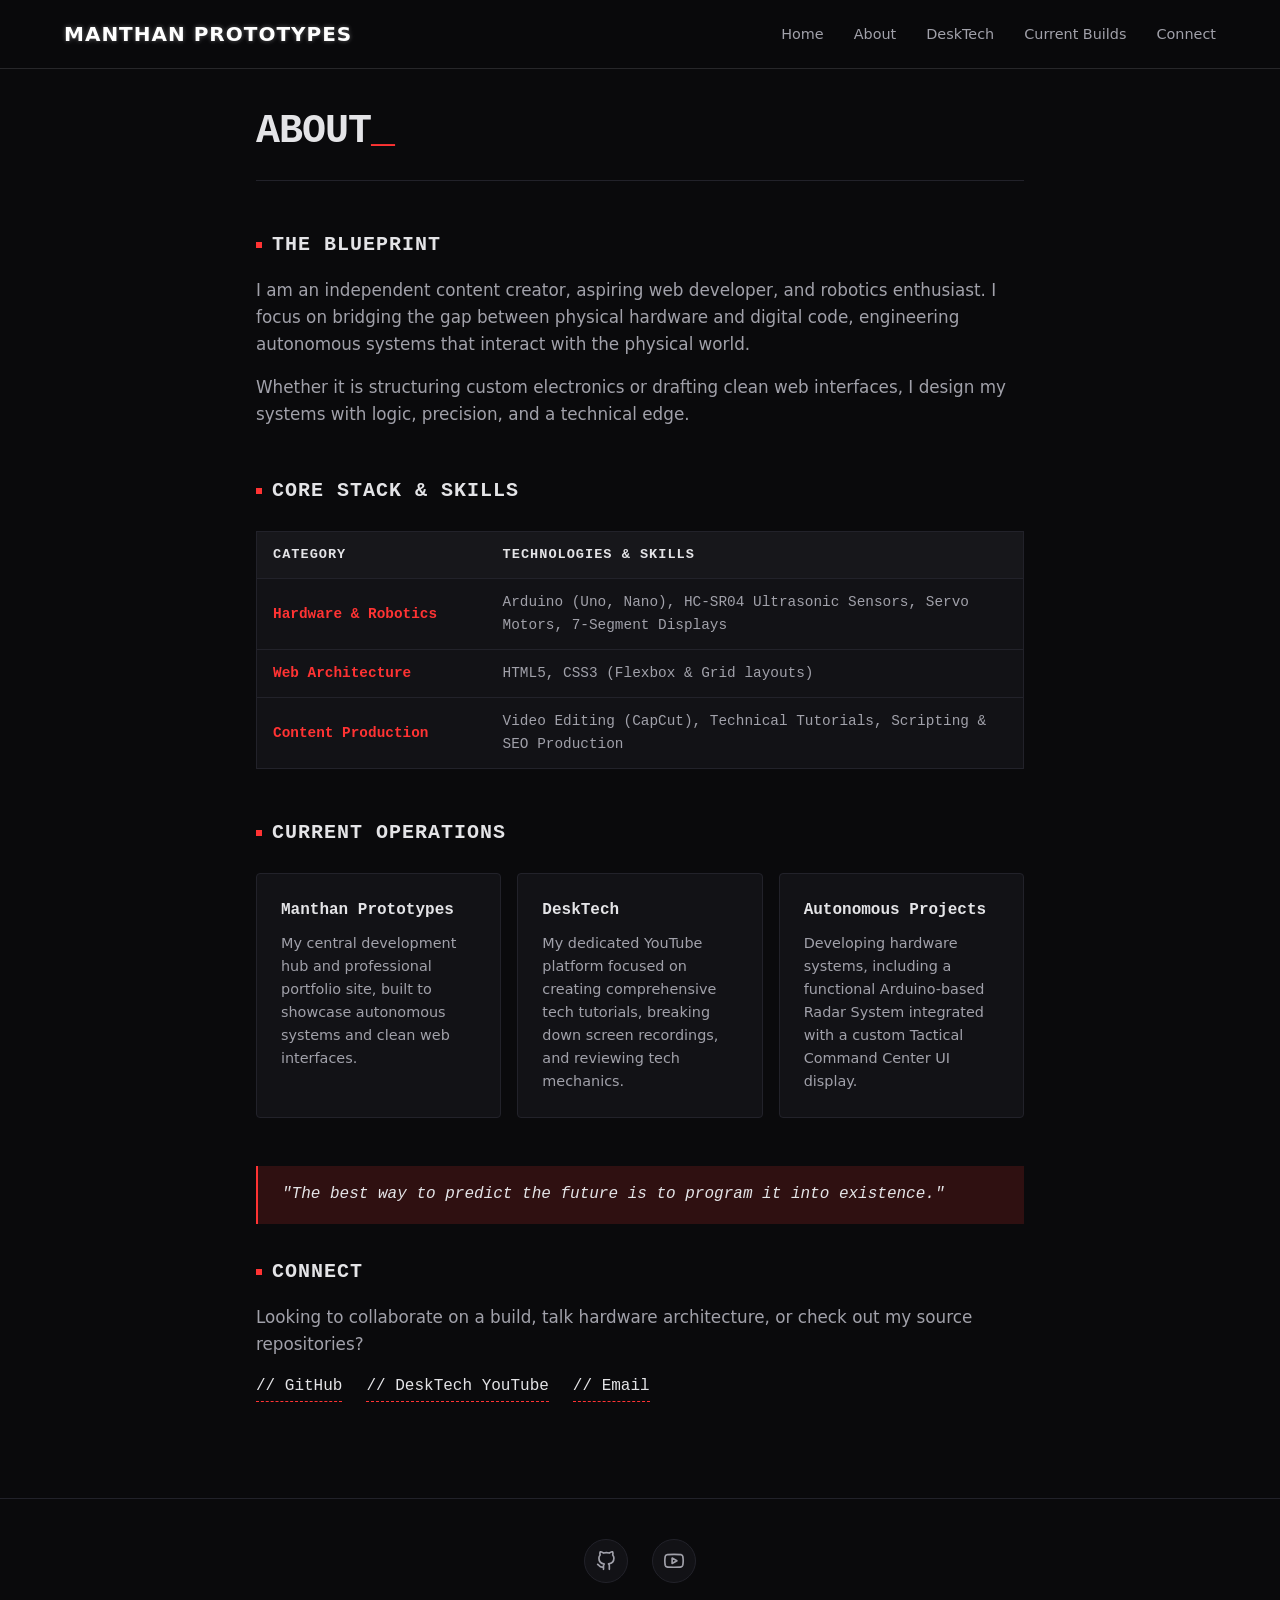
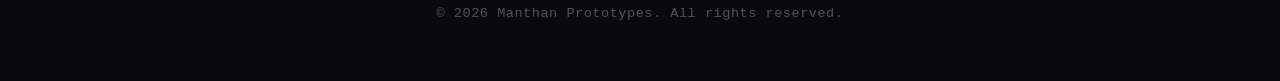
==== commit 170cb437: "Revert "Merge pull request #28 from Mnthn26/V1.2" This reverts commit 9acf5471f26794588acd7803889bba" ====
--- a/about/about.html
+++ b/about/about.html
@@ -4,21 +4,24 @@
     <meta charset="UTF-8">
     <meta name="viewport" content="width=device-width, initial-scale=1.0">
     <title>About // Manthan Prototypes</title>
-    <!-- Relative link paths jumping up one folder back to root styles -->
-    <link rel="stylesheet" href="../style.css">
     <link rel="stylesheet" href="about.css">
+    <link rel="apple-touch-icon" sizes="180x180" href="../favicon/apple-touch-icon.png?v=2">
+    <link rel="icon" type="image/png" sizes="32x32" href="../favicon/favicon-32x32.png?v=2">
+    <link rel="icon" type="image/png" sizes="16x16" href="../favicon/favicon-16x16.png?v=2">
+    <link rel="shortcut icon" href="../favicon/favicon.ico?v=2" type="image/x-icon">
+    <link rel="manifest" href="../favicon/site.webmanifest?v=2">
 </head>
 <body>
 
-    <!-- Global Navigation Header -->
-    <header>
-        <div class="logo">M_PROTOTYPES</div>
+    <!-- Global Navigation Header (Always stays at top) -->
+    <header class="main-header">
+        <div class="logo glow-text">Manthan Prototypes</div>
         <nav>
             <ul>
-                <li><a href="../index.html">Main</a></li>
-                <li><a href="about.html" class="active">About</a></li>
+                <li><a href="../index.html#hero">Home</a></li>
+                <li><a href="./about.html">About</a></li>
                 <li><a href="../index.html#desktech">DeskTech</a></li>
-                <li><a href="../projects/projects.html">Lab</a></li>
+                <li><a href="../projects/projects.html">Current Builds</a></li>
                 <li><a href="../index.html#contact">Connect</a></li>
             </ul>
         </nav>
@@ -26,92 +29,89 @@
 
     <div class="container">
         
+        <!-- Fixed: Changed from <header> to <div class="page-title"> -->
         <div class="page-title">
-            <h1>SYSTEM BIO<span>_</span></h1>
+            <h1>ABOUT<span>_</span></h1>
         </div>
 
-        <!-- Bio Blueprint Segment -->
-        <section id="blueprint" style="border: none; padding: 0;">
-            <h2>[01] Structural Blueprint</h2>
+        <section id="blueprint">
+            <h2>The Blueprint</h2>
             <p>I am an independent content creator, aspiring web developer, and robotics enthusiast. I focus on bridging the gap between physical hardware and digital code, engineering autonomous systems that interact with the physical world.</p>
             <p>Whether it is structuring custom electronics or drafting clean web interfaces, I design my systems with logic, precision, and a technical edge.</p>
         </section>
 
-        <!-- Technical Skill Matrix Diagnostics -->
         <section id="stack">
-            <h2>[02] Core Registry Stack</h2>
+            <h2>Core Stack & Skills</h2>
             <div class="table-container">
                 <table>
                     <thead>
                         <tr>
                             <th>Category</th>
-                            <th>Registry Assets &amp; Skills</th>
+                            <th>Technologies & Skills</th>
                         </tr>
                     </thead>
                     <tbody>
                         <tr>
-                            <td>Hardware &amp; Robotics</td>
-                            <td>Arduino (Uno, Nano), HC-SR04 Ultrasonic Sensors, Servo Motors, Microcontrollers</td>
+                            <td>Hardware & Robotics</td>
+                            <td>Arduino (Uno, Nano), HC-SR04 Ultrasonic Sensors, Servo Motors, 7-Segment Displays</td>
                         </tr>
                         <tr>
                             <td>Web Architecture</td>
-                            <td>HTML5, CSS3 (Flexbox &amp; Grid layouts, Responsive Interfaces)</td>
+                            <td>HTML5, CSS3 (Flexbox & Grid layouts)</td>
                         </tr>
                         <tr>
                             <td>Content Production</td>
-                            <td>Video Editing, Technical Video Production, Scripting &amp; SEO Optimization</td>
+                            <td>Video Editing (CapCut), Technical Tutorials, Scripting & SEO Production</td>
                         </tr>
                     </tbody>
                 </table>
             </div>
         </section>
 
-        <!-- Operations Matrix -->
         <section id="operations">
-            <h2>[03] Active Pipelines</h2>
+            <h2>Current Operations</h2>
             <div class="grid">
-                <div class="matrix-card">
+                <div class="card">
                     <h3>Manthan Prototypes</h3>
-                    <p>My central development hub and portfolio architecture, built to showcase autonomous workflows and responsive web configurations.</p>
+                    <p>My central development hub and professional portfolio site, built to showcase autonomous systems and clean web interfaces.</p>
                 </div>
-                <div class="matrix-card">
+                <div class="card">
                     <h3>DeskTech</h3>
-                    <p>My dedicated YouTube media channel focused on creating screen recordings, hardware logic builds, and deep-dive technical tutorials.</p>
+                    <p>My dedicated YouTube platform focused on creating comprehensive tech tutorials, breaking down screen recordings, and reviewing tech mechanics.</p>
                 </div>
-                <div class="matrix-card">
+                <div class="card">
                     <h3>Autonomous Projects</h3>
-                    <p>Developing operational hardware setups, including an engineered Arduino-based Radar System synced to an ultrasonic sensor matrix.</p>
+                    <p>Developing hardware systems, including a functional Arduino-based Radar System integrated with a custom Tactical Command Center UI display.</p>
                 </div>
             </div>
         </section>
 
-        <!-- Command Statement Block -->
-        <blockquote class="stealth-quote">
+        <blockquote>
             "The best way to predict the future is to program it into existence."
         </blockquote>
 
-        <!-- Direct Connect Gateways -->
-        <section id="connect" style="border: none; padding: 0;">
-            <h2>[04] Access Terminals</h2>
+        <section id="connect">
+            <h2>Connect</h2>
             <p>Looking to collaborate on a build, talk hardware architecture, or check out my source repositories?</p>
-            <div class="terminal-links">
-                <a href="https://github.com/Mnthn26" target="_blank" rel="noopener noreferrer">// GitHub</a>
-                <a href="https://www.youtube.com/@DeskTech26" target="_blank" rel="noopener noreferrer">// DeskTech YouTube</a>
+            <div class="contact-links">
+                <a href="https://github.com/Mnthn26" target="_blank">// GitHub</a>
+                <a href="https://www.youtube.com/@DeskTech26" target="_blank">// DeskTech YouTube</a>
                 <a href="mailto:dmanthan2013@gmail.com">// Email</a>
             </div>
         </section>
 
     </div>
 
-    <!-- Layout Base Footer -->
+   </div >
+
     <footer>
         <div class="footer-container">
             <div class="footer-socials">
-                <a href="https://github.com/mnthn26" target="_blank" rel="noopener noreferrer" class="social-icon" aria-label="GitHub">
-                    <svg viewBox="0 0 24 24" stroke-linecap="round" stroke-linejoin="round"><path d="M9 19c-5 1.5-5-2.5-7-3m14 6v-3.87a3.37 3.37 0 0 0-.94-2.61c3.14-.35 6.44-1.54 6.44-7A5.44 5.44 0 0 0 20 4.77 5.07 5.07 0 0 0 19.91 1S18.73.65 16 2.48a13.38 13.38 0 0 0-7 0C6.27.65 5.09 1 5.09 1A5.07 5.07 0 0 0 5 4.77a5.44 5.44 0 0 0-1.5 3.78c0 5.42 3.3 6.61 6.44 7A3.37 3.37 0 0 0 9 18.13V22"></path></svg>
+                <a href="https://github.com/mnthn26" target="_blank" rel="noopener noreferrer" class="social-icon github" aria-label="GitHub">
+                    <svg viewBox="0 0 24 24" fill="none" stroke="currentColor" stroke-width="2" stroke-linecap="round" stroke-linejoin="round"><path d="M9 19c-5 1.5-5-2.5-7-3m14 6v-3.87a3.37 3.37 0 0 0-.94-2.61c3.14-.35 6.44-1.54 6.44-7A5.44 5.44 0 0 0 20 4.77 5.07 5.07 0 0 0 19.91 1S18.73.65 16 2.48a13.38 13.38 0 0 0-7 0C6.27.65 5.09 1 5.09 1A5.07 5.07 0 0 0 5 4.77a5.44 5.44 0 0 0-1.5 3.78c0 5.42 3.3 6.61 6.44 7A3.37 3.37 0 0 0 9 18.13V22"></path></svg>
                 </a>
-                <a href="https://www.youtube.com/channel/UCJ097-h2m6bMtl9oHYCZjIQ" target="_blank" rel="noopener noreferrer" class="social-icon youtube-volt" aria-label="YouTube">
-                    <svg viewBox="0 0 24 24" stroke-linecap="round" stroke-linejoin="round"><path d="M22.54 6.42a2.78 2.78 0 0 0-1.94-2C18.88 4 12 4 12 4s-6.88 0-8.6.46a2.78 2.78 0 0 0-1.94 2A29 29 0 0 0 1 11.75a29 29 0 0 0 .46 5.33A2.78 2.78 0 0 0 3.4 19c1.72.46 8.6.46 8.6.46s6.88 0 8.6-.46a2.78 2.78 0 0 0 1.94-2 29 29 0 0 0 .46-5.25 29 29 0 0 0-.46-5.33z"></path><polygon points="9.75 15.02 15.5 11.75 9.75 8.48 9.75 15.02"></polygon></svg>
+                <a href="https://www.youtube.com/channel/UCJ097-h2m6bMtl9oHYCZjIQ" target="_blank" rel="noopener noreferrer" class="social-icon youtube-social" aria-label="YouTube">
+                    <svg viewBox="0 0 24 24" fill="none" stroke="currentColor" stroke-width="2" stroke-linecap="round" stroke-linejoin="round"><path d="M22.54 6.42a2.78 2.78 0 0 0-1.94-2C18.88 4 12 4 12 4s-6.88 0-8.6.46a2.78 2.78 0 0 0-1.94 2A29 29 0 0 0 1 11.75a29 29 0 0 0 .46 5.33A2.78 2.78 0 0 0 3.4 19c1.72.46 8.6.46 8.6.46s6.88 0 8.6-.46a2.78 2.78 0 0 0 1.94-2 29 29 0 0 0 .46-5.25 29 29 0 0 0-.46-5.33z"></path><polygon points="9.75 15.02 15.5 11.75 9.75 8.48 9.75 15.02"></polygon></svg>
                 </a>
             </div>
             <p class="footer-copyright">&copy; 2026 Manthan Prototypes. All rights reserved.</p>
@@ -119,4 +119,6 @@
     </footer>
 
 </body>
+</html>
+</body>
 </html>
--- a/about/about.css
+++ b/about/about.css
@@ -1,160 +1,338 @@
+/* Minimalist Dark Tech Theme Variables */
+:root {
+    --bg-color: #0a0a0c;
+    --surface-color: #121216;
+    --border-color: #22222a;
+    --text-primary: #e4e4e7;
+    --text-secondary: #a1a1aa;
+    --accent-color: #ff3333; /* Tactical Red */
+    --accent-glow: rgba(255, 51, 51, 0.15);
+    --font-mono: 'JetBrains Mono', 'Fira Code', monospace;
+    --bg-dark: #0a0a0c;
+    --accent: #ffffff;
+    --text-muted: #a1a1aa;
+    --border-color-header: #27272a;
+}
+
+* {
+    box-sizing: border-box;
+    margin: 0;
+    padding: 0;
+}
+
+body {
+    background-color: var(--bg-color);
+    color: var(--text-primary);
+    font-family: system-ui, -apple-system, BlinkMacSystemFont, 'Segoe UI', Roboto, sans-serif;
+    line-height: 1.6;
+}
+
+/* Base structural layout container */
+.container {
+    max-width: 800px;
+    margin: 0 auto;
+    padding: 3rem 1rem;
+}
+
 /* ==========================================
-   PAGE SUB-TITLE MATRIX
+   MAIN GLOBAL HEADER / NAVIGATION (FIXED POSITION)
+   ========================================== */
+header.main-header {
+    display: flex;
+    justify-content: space-between;
+    align-items: center;
+    padding: 18px 5%;
+    background-color: rgba(10, 10, 12, 0.95);
+    backdrop-filter: blur(8px); /* Optional: Adds a sleek modern glassy tech blur */
+    border-bottom: 1px solid var(--border-color-header);
+    position: fixed; /* Ensures it stays permanently stuck at the very top */
+    top: 0;
+    left: 0;
+    width: 100%;
+    z-index: 1000;
+}
+
+/* Offsets the body content so it doesn't render behind the fixed navigation bar */
+header.main-header + .container {
+    padding-top: 100px; 
+}
+
+nav ul {
+    display: flex;
+    list-style: none;
+    gap: 30px;
+}
+
+nav a {
+    color: var(--text-muted);
+    text-decoration: none;
+    font-size: 0.9rem;
+    font-weight: 500;
+    transition: color 0.3s ease;
+}
+
+nav a:hover {
+    color: var(--accent);
+}
+
+/* Logo and text rendering styles */
+.logo.glow-text {
+    font-size: 1.25rem;
+    font-weight: 700;
+    letter-spacing: 1px;
+    text-transform: uppercase;
+    color: var(--accent);
+    text-shadow: 
+        0 0 4px rgba(255, 255, 255, 0.3),
+        0 0 10px rgba(255, 255, 255, 0.1);
+}
+
+/* ==========================================
+   PAGE TITLE (ABOUT_) STYLING
    ========================================== */
 .page-title {
-    margin-bottom: 3.5rem;
-    border-bottom: 1px solid var(--border-blue);
-    padding-bottom: 1.5rem;
-    margin-top: 1rem;
-}
-
-.page-title h1 {
+    margin-bottom: 3rem;
+    border-bottom: 1px solid var(--border-color);
+    padding-bottom: 1rem;
+}
+
+h1 {
+    font-family: var(--font-mono);
     font-size: 2.5rem;
     font-weight: 700;
+    text-transform: uppercase;
+    letter-spacing: -1px;
+}
+
+h1 span {
+    color: var(--accent-color);
+}
+
+/* ==========================================
+   SECTIONS & INNER ELEMENTS STYLING
+   ========================================== */
+h2 {
+    font-family: var(--font-mono);
+    font-size: 1.25rem;
+    color: var(--text-primary);
+    text-transform: uppercase;
+    margin-bottom: 1rem;
     letter-spacing: 1px;
-    color: var(--text-white);
-}
-
-.page-title h1 span {
-    color: var(--cyan-volt);
-    animation: terminal-blink 1.2s infinite steps(2);
-}
-
-@keyframes terminal-blink {
-    0%, 100% { opacity: 1; }
-    50% { opacity: 0; }
-}
-
-/* ==========================================
-   STEALTH SYSTEM TABLES
-   ========================================== */
+    display: flex;
+    align-items: center;
+}
+
+h2::before {
+    content: '';
+    display: inline-block;
+    width: 6px;
+    height: 6px;
+    background-color: var(--accent-color);
+    margin-right: 10px;
+}
+
+section {
+    margin-bottom: 3rem;
+}
+
+p {
+    color: var(--text-secondary);
+    margin-bottom: 1rem;
+    font-size: 1.05rem;
+}
+
+/* Tech Table styling */
 .table-container {
     overflow-x: auto;
-    margin: 2rem 0;
-    border: 1px solid var(--border-blue);
-    border-radius: 6px;
-    background-color: var(--card-stealth);
+    margin: 1.5rem 0;
 }
 
 table {
     width: 100%;
     border-collapse: collapse;
-    font-size: 0.95rem;
+    font-family: var(--font-mono);
+    font-size: 0.9rem;
+    background-color: var(--surface-color);
+    border: 1px solid var(--border-color);
+}
+
+th, td {
+    padding: 12px 16px;
     text-align: left;
-}
-
-th, td {
-    padding: 18px 20px;
-    border-bottom: 1px solid var(--border-blue);
+    border-bottom: 1px solid var(--border-color);
 }
 
 th {
-    color: var(--text-white);
-    background-color: rgba(0, 240, 255, 0.02);
-    font-weight: 500;
-    font-family: var(--font-mono);
-    font-size: 0.8rem;
+    color: var(--text-primary);
+    background-color: rgba(255, 255, 255, 0.02);
+    font-weight: 600;
     text-transform: uppercase;
+    font-size: 0.85rem;
     letter-spacing: 1px;
 }
 
-tr:last-child td {
-    border-bottom: none;
-}
-
 td:first-child {
-    color: var(--cyan-volt);
-    font-family: var(--font-mono);
-    font-size: 0.85rem;
-    font-weight: 700;
-    width: 28%;
+    color: var(--accent-color);
+    font-weight: 600;
+    width: 30%;
 }
 
 td {
-    color: var(--text-main);
-}
-
-/* ==========================================
-   WORKSPACE MATRIX CARDS
-   ========================================== */
+    color: var(--text-secondary);
+}
+
+/* Operations Grid */
 .grid {
     display: grid;
-    grid-template-columns: repeat(auto-fit, minmax(250px, 1fr));
+    grid-template-columns: repeat(auto-fit, minmax(240px, 1fr));
+    gap: 1rem;
+    margin-top: 1.5rem;
+}
+
+.card {
+    background-color: var(--surface-color);
+    border: 1px solid var(--border-color);
+    padding: 1.5rem;
+    border-radius: 4px;
+    transition: border-color 0.3s ease;
+}
+
+.card:hover {
+    border-color: var(--accent-color);
+}
+
+.card h3 {
+    font-family: var(--font-mono);
+    font-size: 1rem;
+    color: var(--text-primary);
+    margin-bottom: 0.5rem;
+}
+
+.card p {
+    font-size: 0.9rem;
+    margin-bottom: 0;
+}
+
+/* Callout Quote */
+blockquote {
+    border-left: 2px solid var(--accent-color);
+    background: var(--accent-glow);
+    padding: 1rem 1.5rem;
+    margin: 2rem 0;
+    font-family: var(--font-mono);
+    font-style: italic;
+    color: var(--text-primary);
+}
+
+/* Links & Contact */
+.contact-links {
+    display: flex;
+    flex-wrap: wrap;
+    gap: 1.5rem;
+    margin-top: 1rem;
+    font-family: var(--font-mono);
+}
+
+.contact-links a {
+    color: var(--text-primary);
+    text-decoration: none;
+    border-bottom: 1px dashed var(--accent-color);
+    padding-bottom: 2px;
+    transition: color 0.2s ease;
+}
+
+.contact-links a:hover {
+    color: var(--accent-color);
+}
+
+/* Footer layout rules */
+/* ==========================================
+   MODERN & INTERACTIVE FOOTER (FIXED)
+   ========================================== */
+footer {
+    background-color: #0a0a0c; /* Fallback deep space black */
+    background-color: var(--bg-dark, #0a0a0c);
+    border-top: 1px solid var(--border-color, #27272a);
+    padding: 40px 20px;
+    width: 100%;
+    margin-top: auto; /* Pushes footer to bottom if page content is short */
+}
+
+.footer-container {
+    max-width: 1000px;
+    margin: 0 auto;
+    display: flex;
+    flex-direction: column;
+    align-items: center;
     gap: 20px;
-    margin-top: 2rem;
-}
-
-.matrix-card {
-    background-color: var(--card-stealth);
-    border: 1px solid var(--border-blue);
-    padding: 24px;
-    border-radius: 6px;
-    transition: var(--transition-smooth);
-}
-
-.matrix-card:hover {
-    border-color: var(--cyan-volt);
-    background-color: rgba(9, 17, 38, 0.6);
-    box-shadow: 0 4px 20px rgba(0, 240, 255, 0.03);
-}
-
-.matrix-card h3 {
-    font-size: 1.1rem;
-    color: var(--text-white);
-    margin-bottom: 10px;
-}
-
-.matrix-card p {
-    font-size: 0.9rem;
-    color: var(--text-main);
-    margin-bottom: 0;
-}
-
-/* Radar-Style Glowing Quote Block */
-blockquote.stealth-quote {
-    border-left: 2px solid var(--cyan-volt);
-    background: linear-gradient(90deg, var(--cyan-glow), transparent);
-    padding: 20px;
-    margin: 3.5rem 0;
-    font-family: var(--font-mono);
-    font-size: 0.95rem;
-    color: var(--text-white);
-    border-radius: 0 6px 6px 0;
-}
-
-/* ==========================================
-   TERMINAL GATES (PAGE FOOTER LINKS)
-   ========================================== */
-.terminal-links {
-    display: flex;
-    flex-wrap: wrap;
-    gap: 16px;
-    margin-top: 1.5rem;
-}
-
-.terminal-links a {
-    font-family: var(--font-mono);
-    color: var(--text-main);
+}
+
+.footer-socials {
+    display: flex;
+    justify-content: center;
+    gap: 24px;
+}
+
+.social-icon {
+    display: flex;
+    align-items: center;
+    justify-content: center;
+    width: 44px;
+    height: 44px;
+    border-radius: 50%;
+    background-color: var(--bg-card, #121216);
+    border: 1px solid var(--border-color, #27272a);
+    color: var(--text-muted, #a1a1aa);
+    transition: all 0.3s cubic-bezier(0.4, 0, 0.2, 1);
     text-decoration: none;
+}
+
+.social-icon svg {
+    width: 20px;
+    height: 20px;
+    /* Forces the SVG path to use the text color layout */
+    stroke: currentColor; 
+    fill: none;
+}
+
+/* Hover Effects */
+.social-icon:hover {
+    transform: translateY(-4px);
+    box-shadow: 0 5px 15px rgba(255, 255, 255, 0.05);
+}
+
+.social-icon.github:hover {
+    color: #ffffff;
+    border-color: #ffffff;
+    box-shadow: 0 0 12px rgba(255, 255, 255, 0.2);
+}
+
+.social-icon.youtube-social:hover {
+    color: #ff0000;
+    border-color: #ff0000;
+    box-shadow: 0 0 12px rgba(255, 0, 0, 0.2);
+}
+
+.footer-copyright {
+    color: #52525b;
     font-size: 0.85rem;
-    border: 1px solid var(--border-blue);
-    background-color: var(--card-stealth);
-    padding: 12px 24px;
-    border-radius: 50px;
-    transition: var(--transition-smooth);
-}
-
-.terminal-links a:hover {
-    color: var(--cyan-volt);
-    border-color: var(--cyan-volt);
-    box-shadow: 0 0 15px var(--cyan-glow);
-}
-
-/* Mobile Responsiveness Matrix */
+    font-family: monospace;
+    letter-spacing: 0.5px;
+    text-align: center;
+}
 @media (max-width: 600px) {
+    header.main-header {
+        position: static; /* Un-fixes navigation layout on narrow mobile displays for better spacing */
+        flex-direction: column;
+        gap: 12px;
+        padding: 15px;
+    }
+    header.main-header + .container {
+        padding-top: 1.5rem;
+    }
+    h1 { font-size: 2rem; }
+    td { display: block; width: 100% !important; }
     th { display: none; }
-    td { display: block; width: 100% !important; }
-    tr { display: block; border-bottom: 1px solid var(--border-blue); }
-    td { padding: 10px 20px; border: none; }
-    td:first-child { margin-bottom: 2px; }
+    tr { border-bottom: 1px solid var(--border-color); display: block; padding: 0.5rem 0; }
+    td { padding: 4px 16px; border: none; }
 }
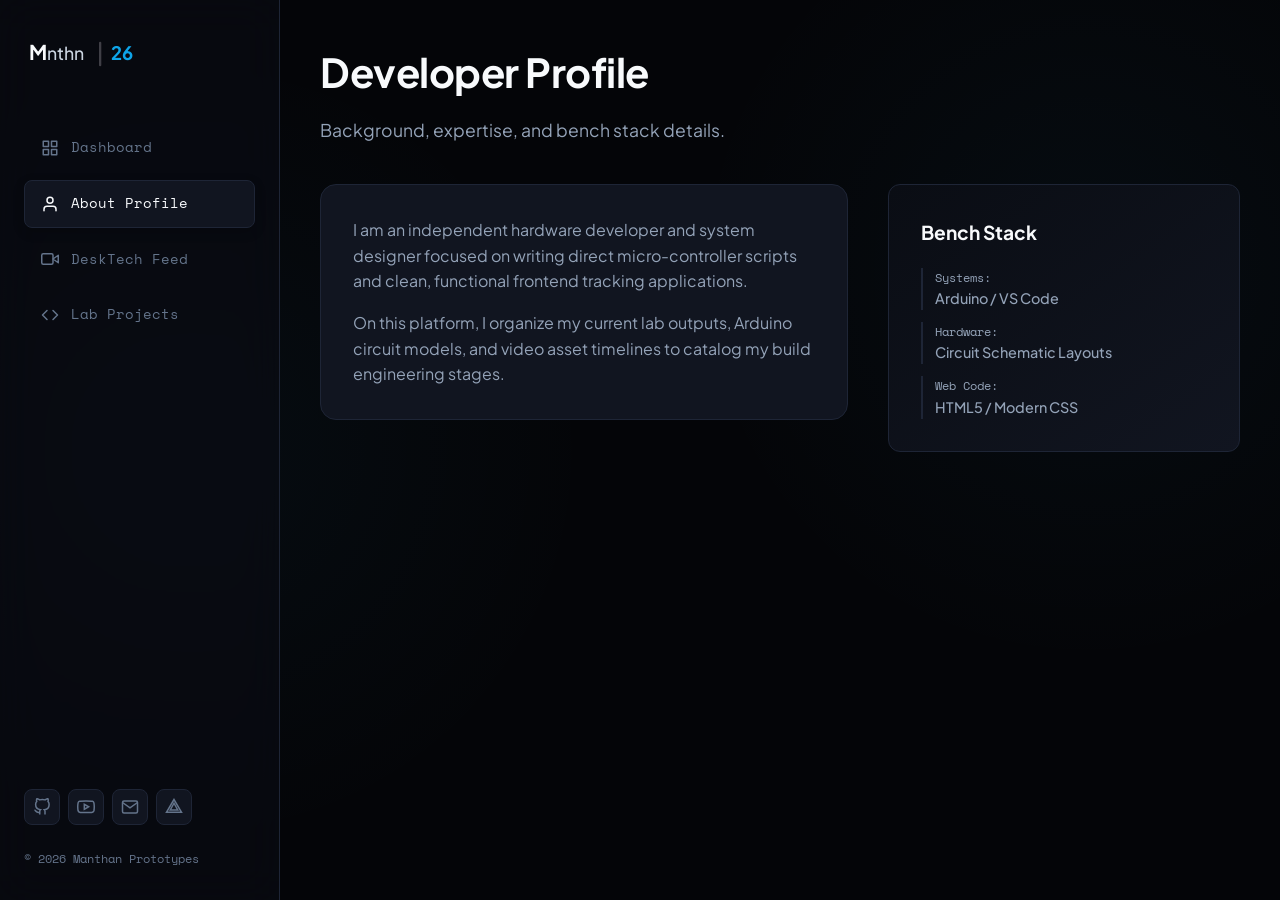
==== commit 4e334b83: "refactor: replace header layout with sidebar navigation and implement a bento grid system across pro" ====
--- a/about/about.html
+++ b/about/about.html
@@ -3,122 +3,95 @@
 <head>
     <meta charset="UTF-8">
     <meta name="viewport" content="width=device-width, initial-scale=1.0">
-    <title>About // Manthan Prototypes</title>
+    <title>About | Manthan Prototypes</title>
+    <link rel="icon" type="image/svg+xml" href="data:image/svg+xml;utf8,<svg xmlns='http://www.w3.org/2000/svg' viewBox='0 0 100 100'><rect width='100' height='100' rx='24' fill='%230f172a'/><path d='M22,65 V28 L44,50 L66,28 V65' fill='none' stroke='%23ffffff' stroke-width='12' stroke-linecap='round' stroke-linejoin='round'/><text x='80' y='70' font-family='sans-serif' font-weight='bold' font-size='28' fill='%230284c7' text-anchor='middle'>26</text></svg>">
+    <link rel="stylesheet" href="../style.css">
     <link rel="stylesheet" href="about.css">
-    <link rel="apple-touch-icon" sizes="180x180" href="../favicon/apple-touch-icon.png?v=2">
-    <link rel="icon" type="image/png" sizes="32x32" href="../favicon/favicon-32x32.png?v=2">
-    <link rel="icon" type="image/png" sizes="16x16" href="../favicon/favicon-16x16.png?v=2">
-    <link rel="shortcut icon" href="../favicon/favicon.ico?v=2" type="image/x-icon">
-    <link rel="manifest" href="../favicon/site.webmanifest?v=2">
 </head>
 <body>
+    <div class="app-layout">
+        
+        <!-- SIDEBAR NAVIGATION -->
+        <aside class="sidebar">
+            <a href="../index.html" class="logo-link">
+                <svg class="logo-svg-container" xmlns="http://www.w3.org/2000/svg" viewBox="0 0 140 40">
+                    <text x="5" y="26" font-family="'Plus Jakarta Sans', sans-serif" font-weight="700" font-size="22" fill="#f8fafc">M<tspan font-weight="500" font-size="19" fill="#cbd5e1">nthn</tspan></text>
+                    <line x1="82" y1="8" x2="82" y2="32" stroke="#3f3f46" stroke-width="2.5" stroke-linecap="round"/>
+                    <text x="94" y="26" font-family="'Space Mono', monospace" font-weight="700" font-size="20" fill="#0ea5e9">26</text>
+                </svg>
+            </a>
+            
+            <nav class="nav-menu">
+                <a href="../index.html" class="nav-link">
+                    <svg width="18" height="18" viewBox="0 0 24 24" fill="none" stroke="currentColor" stroke-width="2" stroke-linecap="round" stroke-linejoin="round"><rect x="3" y="3" width="7" height="7"></rect><rect x="14" y="3" width="7" height="7"></rect><rect x="14" y="14" width="7" height="7"></rect><rect x="3" y="14" width="7" height="7"></rect></svg>
+                    Dashboard
+                </a>
+                <a href="about.html" class="nav-link active">
+                    <svg width="18" height="18" viewBox="0 0 24 24" fill="none" stroke="currentColor" stroke-width="2" stroke-linecap="round" stroke-linejoin="round"><path d="M20 21v-2a4 4 0 0 0-4-4H8a4 4 0 0 0-4 4v2"></path><circle cx="12" cy="7" r="4"></circle></svg>
+                    About Profile
+                </a>
+                <a href="../desktech/desktech.html" class="nav-link">
+                    <svg width="18" height="18" viewBox="0 0 24 24" fill="none" stroke="currentColor" stroke-width="2" stroke-linecap="round" stroke-linejoin="round"><polygon points="23 7 16 12 23 17 23 7"></polygon><rect x="1" y="5" width="15" height="14" rx="2" ry="2"></rect></svg>
+                    DeskTech Feed
+                </a>
+                <a href="../projects/projects.html" class="nav-link">
+                    <svg width="18" height="18" viewBox="0 0 24 24" fill="none" stroke="currentColor" stroke-width="2" stroke-linecap="round" stroke-linejoin="round"><polyline points="16 18 22 12 16 6"></polyline><polyline points="8 6 2 12 8 18"></polyline></svg>
+                    Lab Projects
+                </a>
+            </nav>
 
-    <!-- Global Navigation Header (Always stays at top) -->
-    <header class="main-header">
-        <div class="logo glow-text">Manthan Prototypes</div>
-        <nav>
-            <ul>
-                <li><a href="../index.html#hero">Home</a></li>
-                <li><a href="./about.html">About</a></li>
-                <li><a href="../index.html#desktech">DeskTech</a></li>
-                <li><a href="../projects/projects.html">Current Builds</a></li>
-                <li><a href="../index.html#contact">Connect</a></li>
-            </ul>
-        </nav>
-    </header>
+            <div class="sidebar-footer">
+                <div class="footer-socials">
+                    <a href="https://github.com/mnthn26" target="_blank" rel="noopener noreferrer" class="social-icon" title="GitHub">
+                        <svg viewBox="0 0 24 24"><path d="M9 19c-5 1.5-5-2.5-7-3m14 6v-3.87a3.37 3.37 0 0 0-.94-2.61c3.14-.35 6.44-1.54 6.44-7A5.44 5.44 0 0 0 20 4.77 5.07 5.07 0 0 0 19.91 1S18.73.65 16 2.48a13.38 13.38 0 0 0-7 0C6.27.65 5.09 1 5.09 1A5.07 5.07 0 0 0 5 4.77a5.44 5.44 0 0 0-1.5 3.78c0 5.42 3.3 6.61 6.44 7A3.37 3.37 0 0 0 9 18.13V22"></path></svg>
+                    </a>
+                    <a href="https://www.youtube.com/channel/UCJ097-h2m6bMtl9oHYCZjIQ" target="_blank" rel="noopener noreferrer" class="social-icon" title="YouTube">
+                        <svg viewBox="0 0 24 24"><path d="M22.54 6.42a2.78 2.78 0 0 0-1.94-2C18.88 4 12 4 12 4s-6.88 0-8.6.46a2.78 2.78 0 0 0-1.94 2A29 29 0 0 0 1 11.75a29 29 0 0 0 .46 5.33A2.78 2.78 0 0 0 3.4 19c1.72.46 8.6.46 8.6.46s6.88 0 8.6-.46a2.78 2.78 0 0 0 1.94-2 29 29 0 0 0 .46-5.25 29 29 0 0 0-.46-5.33z"></path><polygon points="9.75 15.02 15.5 11.75 9.75 8.48 9.75 15.02"></polygon></svg>
+                    </a>
+                    <a href="https://mail.google.com/mail/?view=cm&fs=1&to=dmanthan2013@gmail.com" target="_blank" rel="noopener noreferrer" class="social-icon" title="Email">
+                        <svg viewBox="0 0 24 24"><path d="M4 4h16c1.1 0 2 .9 2 2v12c0 1.1-.9 2-2 2H4c-1.1 0-2-.9-2-2V6c0-1.1.9-2 2-2z"></path><polyline points="22,6 12,13 2,6"></polyline></svg>
+                    </a>
+                    <a href="https://linktr.ee/mnthn26" target="_blank" rel="noopener noreferrer" class="social-icon" title="Linktree">
+                        <svg viewBox="0 0 24 24"><path d="M12 2L2 19h20L12 2zM12 7l5 9H7l5-9z"></path></svg>
+                    </a>
+                </div>
+                <div class="copyright">&copy; 2026 Manthan Prototypes</div>
+            </div>
+        </aside>
 
-    <div class="container">
-        
-        <!-- Fixed: Changed from <header> to <div class="page-title"> -->
-        <div class="page-title">
-            <h1>ABOUT<span>_</span></h1>
-        </div>
+        <!-- MAIN CONTENT -->
+        <main class="main-content">
+            
+            <div class="page-header">
+                <h1 class="page-title">Developer Profile</h1>
+                <p class="page-subtitle">Background, expertise, and bench stack details.</p>
+            </div>
 
-        <section id="blueprint">
-            <h2>The Blueprint</h2>
-            <p>I am an independent content creator, aspiring web developer, and robotics enthusiast. I focus on bridging the gap between physical hardware and digital code, engineering autonomous systems that interact with the physical world.</p>
-            <p>Whether it is structuring custom electronics or drafting clean web interfaces, I design my systems with logic, precision, and a technical edge.</p>
-        </section>
-
-        <section id="stack">
-            <h2>Core Stack & Skills</h2>
-            <div class="table-container">
-                <table>
-                    <thead>
-                        <tr>
-                            <th>Category</th>
-                            <th>Technologies & Skills</th>
-                        </tr>
-                    </thead>
-                    <tbody>
-                        <tr>
-                            <td>Hardware & Robotics</td>
-                            <td>Arduino (Uno, Nano), HC-SR04 Ultrasonic Sensors, Servo Motors, 7-Segment Displays</td>
-                        </tr>
-                        <tr>
-                            <td>Web Architecture</td>
-                            <td>HTML5, CSS3 (Flexbox & Grid layouts)</td>
-                        </tr>
-                        <tr>
-                            <td>Content Production</td>
-                            <td>Video Editing (CapCut), Technical Tutorials, Scripting & SEO Production</td>
-                        </tr>
-                    </tbody>
-                </table>
-            </div>
-        </section>
-
-        <section id="operations">
-            <h2>Current Operations</h2>
-            <div class="grid">
-                <div class="card">
-                    <h3>Manthan Prototypes</h3>
-                    <p>My central development hub and professional portfolio site, built to showcase autonomous systems and clean web interfaces.</p>
+            <div class="bio-grid">
+                <div class="bio-text content-card" style="padding: 32px;">
+                    <p>I am an independent hardware developer and system designer focused on writing direct micro-controller scripts and clean, functional frontend tracking applications.</p>
+                    <p style="margin-bottom: 0;">On this platform, I organize my current lab outputs, Arduino circuit models, and video asset timelines to catalog my build engineering stages.</p>
                 </div>
-                <div class="card">
-                    <h3>DeskTech</h3>
-                    <p>My dedicated YouTube platform focused on creating comprehensive tech tutorials, breaking down screen recordings, and reviewing tech mechanics.</p>
-                </div>
-                <div class="card">
-                    <h3>Autonomous Projects</h3>
-                    <p>Developing hardware systems, including a functional Arduino-based Radar System integrated with a custom Tactical Command Center UI display.</p>
+                <div class="skills-matrix content-card" style="padding: 32px; background: linear-gradient(145deg, var(--bg-surface), var(--bg-card));">
+                    <h3 style="font-size: 1.2rem; color: var(--text-primary); margin-bottom: 20px;">Bench Stack</h3>
+                    <div class="matrix-list">
+                        <div class="matrix-item">
+                            <span class="matrix-label">Systems:</span>
+                            <span class="matrix-value">Arduino / VS Code </span>
+                        </div>
+                        <div class="matrix-item">
+                            <span class="matrix-label">Hardware:</span>
+                            <span class="matrix-value">Circuit Schematic Layouts</span>
+                        </div>
+                        <div class="matrix-item">
+                            <span class="matrix-label">Web Code:</span>
+                            <span class="matrix-value">HTML5 / Modern CSS</span>
+                        </div>
+                    </div>
                 </div>
             </div>
-        </section>
-
-        <blockquote>
-            "The best way to predict the future is to program it into existence."
-        </blockquote>
-
-        <section id="connect">
-            <h2>Connect</h2>
-            <p>Looking to collaborate on a build, talk hardware architecture, or check out my source repositories?</p>
-            <div class="contact-links">
-                <a href="https://github.com/Mnthn26" target="_blank">// GitHub</a>
-                <a href="https://www.youtube.com/@DeskTech26" target="_blank">// DeskTech YouTube</a>
-                <a href="mailto:dmanthan2013@gmail.com">// Email</a>
-            </div>
-        </section>
-
+            
+        </main>
     </div>
-
-   </div >
-
-    <footer>
-        <div class="footer-container">
-            <div class="footer-socials">
-                <a href="https://github.com/mnthn26" target="_blank" rel="noopener noreferrer" class="social-icon github" aria-label="GitHub">
-                    <svg viewBox="0 0 24 24" fill="none" stroke="currentColor" stroke-width="2" stroke-linecap="round" stroke-linejoin="round"><path d="M9 19c-5 1.5-5-2.5-7-3m14 6v-3.87a3.37 3.37 0 0 0-.94-2.61c3.14-.35 6.44-1.54 6.44-7A5.44 5.44 0 0 0 20 4.77 5.07 5.07 0 0 0 19.91 1S18.73.65 16 2.48a13.38 13.38 0 0 0-7 0C6.27.65 5.09 1 5.09 1A5.07 5.07 0 0 0 5 4.77a5.44 5.44 0 0 0-1.5 3.78c0 5.42 3.3 6.61 6.44 7A3.37 3.37 0 0 0 9 18.13V22"></path></svg>
-                </a>
-                <a href="https://www.youtube.com/channel/UCJ097-h2m6bMtl9oHYCZjIQ" target="_blank" rel="noopener noreferrer" class="social-icon youtube-social" aria-label="YouTube">
-                    <svg viewBox="0 0 24 24" fill="none" stroke="currentColor" stroke-width="2" stroke-linecap="round" stroke-linejoin="round"><path d="M22.54 6.42a2.78 2.78 0 0 0-1.94-2C18.88 4 12 4 12 4s-6.88 0-8.6.46a2.78 2.78 0 0 0-1.94 2A29 29 0 0 0 1 11.75a29 29 0 0 0 .46 5.33A2.78 2.78 0 0 0 3.4 19c1.72.46 8.6.46 8.6.46s6.88 0 8.6-.46a2.78 2.78 0 0 0 1.94-2 29 29 0 0 0 .46-5.25 29 29 0 0 0-.46-5.33z"></path><polygon points="9.75 15.02 15.5 11.75 9.75 8.48 9.75 15.02"></polygon></svg>
-                </a>
-            </div>
-            <p class="footer-copyright">&copy; 2026 Manthan Prototypes. All rights reserved.</p>
-        </div>
-    </footer>
-
-</body>
-</html>
 </body>
 </html>
--- a/style.css
+++ b/style.css
@@ -0,0 +1,443 @@
+@import url('https://fonts.googleapis.com/css2?family=Plus+Jakarta+Sans:wght@400;500;600;700&family=Space+Mono&display=swap');
+
+:root {
+    --bg-base: #040508;
+    --bg-surface: #0a0d14;
+    --bg-card: #111520;
+    --border-color: #1e2536;
+    --border-hover: #2d3748;
+    
+    --accent-primary: #38bdf8;
+    --accent-glow: rgba(56, 189, 248, 0.15);
+    --accent-glow-strong: rgba(56, 189, 248, 0.4);
+    
+    --text-primary: #f8fafc;
+    --text-secondary: #94a3b8;
+    --text-tertiary: #64748b;
+    
+    --font-sans: 'Plus Jakarta Sans', sans-serif;
+    --font-mono: 'Space Mono', monospace;
+    --transition: all 0.3s cubic-bezier(0.16, 1, 0.3, 1);
+    
+    --sidebar-width: 280px;
+    --radius-sm: 8px;
+    --radius-md: 16px;
+    --radius-lg: 24px;
+}
+
+/* GLOBAL */
+* {
+    margin: 0;
+    padding: 0;
+    box-sizing: border-box;
+    font-family: var(--font-sans);
+    scroll-behavior: smooth;
+}
+
+body {
+    background: var(--bg-base);
+    color: var(--text-secondary);
+    line-height: 1.6;
+    background-image: 
+        radial-gradient(circle at 15% 50%, rgba(56, 189, 248, 0.04), transparent 400px),
+        radial-gradient(circle at 85% 30%, rgba(56, 189, 248, 0.04), transparent 400px);
+    background-attachment: fixed;
+    min-height: 100vh;
+}
+
+h1, h2, h3, h4 {
+    color: var(--text-primary);
+    font-weight: 700;
+}
+
+a {
+    text-decoration: none;
+}
+
+/* APP LAYOUT */
+.app-layout {
+    display: flex;
+    min-height: 100vh;
+}
+
+/* SIDEBAR */
+.sidebar {
+    width: var(--sidebar-width);
+    background: rgba(10, 13, 20, 0.6);
+    border-right: 1px solid var(--border-color);
+    backdrop-filter: blur(20px);
+    -webkit-backdrop-filter: blur(20px);
+    display: flex;
+    flex-direction: column;
+    position: fixed;
+    height: 100vh;
+    padding: 32px 24px;
+    z-index: 50;
+}
+
+.logo-link {
+    display: flex;
+    align-items: center;
+    margin-bottom: 48px;
+    transition: var(--transition);
+}
+
+.logo-link:hover {
+    transform: scale(1.02);
+    filter: drop-shadow(0 0 12px var(--accent-glow));
+}
+
+.logo-svg-container {
+    width: 130px; 
+    height: 44px;
+}
+
+.nav-menu {
+    display: flex;
+    flex-direction: column;
+    gap: 8px;
+    flex: 1;
+}
+
+.nav-link {
+    display: flex;
+    align-items: center;
+    gap: 12px;
+    padding: 12px 16px;
+    color: var(--text-tertiary);
+    font-family: var(--font-mono);
+    font-size: 0.85rem;
+    border-radius: var(--radius-sm);
+    transition: var(--transition);
+    border: 1px solid transparent;
+}
+
+.nav-link:hover {
+    color: var(--accent-primary);
+    background: rgba(56, 189, 248, 0.05);
+    border-color: rgba(56, 189, 248, 0.1);
+}
+
+.nav-link.active {
+    color: var(--text-primary);
+    background: var(--bg-card);
+    border-color: var(--border-color);
+    box-shadow: 0 4px 12px rgba(0,0,0,0.2);
+}
+
+.sidebar-footer {
+    margin-top: auto;
+}
+
+.footer-socials {
+    display: flex;
+    gap: 8px;
+    flex-wrap: wrap;
+    margin-bottom: 24px;
+}
+
+.social-icon {
+    display: flex;
+    align-items: center;
+    justify-content: center;
+    width: 36px;
+    height: 36px;
+    border-radius: var(--radius-sm);
+    background: var(--bg-card);
+    border: 1px solid var(--border-color);
+    color: var(--text-tertiary);
+    transition: var(--transition);
+}
+
+.social-icon svg { 
+    width: 18px; 
+    height: 18px; 
+    fill: none; 
+    stroke: currentColor; 
+    stroke-width: 2;
+    pointer-events: none; 
+}
+
+.social-icon:hover {
+    color: var(--bg-base);
+    border-color: var(--accent-primary);
+    background: var(--accent-primary);
+    transform: translateY(-2px);
+    box-shadow: 0 4px 12px var(--accent-glow-strong);
+}
+
+.copyright {
+    color: var(--text-tertiary);
+    font-size: 0.75rem;
+    font-family: var(--font-mono);
+}
+
+/* MAIN CONTENT */
+.main-content {
+    flex: 1;
+    margin-left: var(--sidebar-width);
+    padding: 40px;
+    max-width: 1200px;
+}
+
+/* BENTO GRID (For Index) */
+.bento-grid {
+    display: grid;
+    grid-template-columns: repeat(3, 1fr);
+    grid-auto-rows: minmax(180px, auto);
+    gap: 20px;
+}
+
+.bento-card {
+    background: var(--bg-card);
+    border: 1px solid var(--border-color);
+    border-radius: var(--radius-md);
+    padding: 32px;
+    position: relative;
+    overflow: hidden;
+    transition: var(--transition);
+    display: flex;
+    flex-direction: column;
+}
+
+.bento-card::before {
+    content: '';
+    position: absolute;
+    inset: 0;
+    background: linear-gradient(180deg, rgba(255,255,255,0.03) 0%, transparent 100%);
+    opacity: 0;
+    transition: var(--transition);
+    pointer-events: none;
+}
+
+.bento-card:hover {
+    border-color: var(--border-hover);
+    transform: translateY(-4px);
+    box-shadow: 0 12px 32px rgba(0,0,0,0.3);
+}
+
+.bento-card:hover::before {
+    opacity: 1;
+}
+
+/* Specific Bento Cards */
+.card-hero {
+    grid-column: span 2;
+    grid-row: span 2;
+    display: flex;
+    flex-direction: column;
+    justify-content: center;
+    align-items: flex-start;
+    background: linear-gradient(145deg, var(--bg-surface) 0%, var(--bg-card) 100%);
+}
+
+.card-profile-img {
+    grid-column: span 1;
+    grid-row: span 2;
+    padding: 0;
+    border: none;
+    background: transparent;
+}
+
+.profile-img {
+    width: 100%;
+    height: 100%;
+    object-fit: cover;
+    border-radius: var(--radius-md);
+    border: 1px solid var(--border-color);
+    transition: var(--transition);
+}
+
+.card-profile-img:hover .profile-img {
+    border-color: var(--accent-primary);
+    box-shadow: 0 0 20px var(--accent-glow);
+}
+
+.card-desktech {
+    grid-column: span 2;
+    background: linear-gradient(45deg, rgba(56, 189, 248, 0.05) 0%, var(--bg-card) 100%);
+}
+
+.card-links {
+    grid-column: span 1;
+    grid-row: span 2;
+}
+
+/* HERO CONTENT */
+.greeting {
+    font-family: var(--font-mono);
+    color: var(--accent-primary);
+    font-size: 0.9rem;
+    margin-bottom: 12px;
+    letter-spacing: 1px;
+    text-transform: uppercase;
+}
+
+.hero-title {
+    font-size: 3rem;
+    line-height: 1.1;
+    letter-spacing: -1px;
+    margin-bottom: 24px;
+}
+
+.hero-tagline {
+    font-size: 1.15rem;
+    color: var(--text-secondary);
+    max-width: 90%;
+    margin-bottom: 32px;
+}
+
+/* BUTTONS */
+.action-btn {
+    display: inline-flex;
+    align-items: center;
+    gap: 8px;
+    font-family: var(--font-mono);
+    color: var(--accent-primary);
+    border: 1px solid rgba(56, 189, 248, 0.3);
+    background: var(--accent-glow);
+    padding: 12px 24px;
+    font-size: 0.85rem;
+    font-weight: 600;
+    border-radius: var(--radius-sm);
+    transition: var(--transition);
+    cursor: pointer;
+}
+
+.action-btn:hover {
+    background: var(--accent-primary);
+    color: var(--bg-base);
+    transform: translateY(-2px);
+    box-shadow: 0 8px 16px var(--accent-glow-strong);
+}
+
+/* LINKTREE STYLE IN BENTO */
+.link-list {
+    display: flex;
+    flex-direction: column;
+    gap: 12px;
+    margin-top: 24px;
+}
+
+.link-node {
+    display: flex;
+    align-items: center;
+    justify-content: space-between;
+    padding: 14px 16px;
+    background: var(--bg-surface);
+    border: 1px solid var(--border-color);
+    border-radius: var(--radius-sm);
+    color: var(--text-primary);
+    font-size: 0.9rem;
+    font-weight: 600;
+    transition: var(--transition);
+}
+
+.link-node:hover {
+    border-color: var(--accent-primary);
+    background: rgba(56, 189, 248, 0.05);
+    color: var(--accent-primary);
+    transform: translateX(4px);
+}
+
+.link-icon-badge {
+    font-family: var(--font-mono);
+    font-size: 0.7rem;
+    color: var(--accent-primary);
+    background: var(--accent-glow);
+    padding: 4px 6px;
+    border-radius: 4px;
+    margin-right: 12px;
+}
+
+/* GENERIC PAGES (About, DeskTech, Projects) */
+.page-header {
+    margin-bottom: 40px;
+}
+
+.page-title {
+    font-size: 2.5rem;
+    margin-bottom: 12px;
+    letter-spacing: -0.5px;
+}
+
+.page-subtitle {
+    font-size: 1.1rem;
+    color: var(--text-secondary);
+}
+
+/* GRID LAYOUTS (Videos / Projects) */
+.content-grid {
+    display: grid;
+    grid-template-columns: repeat(auto-fill, minmax(320px, 1fr));
+    gap: 24px;
+}
+
+.content-card {
+    background: var(--bg-card);
+    border: 1px solid var(--border-color);
+    border-radius: var(--radius-md);
+    overflow: hidden;
+    display: flex;
+    flex-direction: column;
+    transition: var(--transition);
+}
+
+.content-card:hover {
+    border-color: var(--accent-primary);
+    transform: translateY(-4px);
+    box-shadow: 0 12px 24px rgba(0,0,0,0.3), 0 0 16px var(--accent-glow);
+}
+
+/* RESPONSIVE DESIGN */
+@media (max-width: 1024px) {
+    .bento-grid {
+        grid-template-columns: repeat(2, 1fr);
+    }
+    .card-hero { grid-column: span 2; }
+    .card-desktech { grid-column: span 2; }
+    .card-links { grid-column: span 2; grid-row: auto; }
+}
+
+@media (max-width: 768px) {
+    .app-layout { flex-direction: column; }
+    
+    .sidebar {
+        width: 100%;
+        height: auto;
+        position: relative;
+        flex-direction: row;
+        justify-content: space-between;
+        align-items: center;
+        padding: 16px 24px;
+        border-right: none;
+        border-bottom: 1px solid var(--border-color);
+    }
+    
+    .logo-link { margin-bottom: 0; }
+    
+    .nav-menu {
+        flex-direction: row;
+        overflow-x: auto;
+        gap: 12px;
+        padding-bottom: 4px;
+    }
+    
+    .nav-link { padding: 8px 12px; white-space: nowrap; }
+    .sidebar-footer { display: none; }
+    
+    .main-content {
+        margin-left: 0;
+        padding: 24px 16px;
+    }
+    
+    .bento-grid {
+        grid-template-columns: 1fr;
+    }
+    .card-hero, .card-profile-img, .card-desktech, .card-links {
+        grid-column: span 1;
+        grid-row: auto;
+    }
+    
+    .hero-title { font-size: 2.2rem; }
+}
--- a/about/about.css
+++ b/about/about.css
@@ -1,338 +1,54 @@
-/* Minimalist Dark Tech Theme Variables */
-:root {
-    --bg-color: #0a0a0c;
-    --surface-color: #121216;
-    --border-color: #22222a;
-    --text-primary: #e4e4e7;
-    --text-secondary: #a1a1aa;
-    --accent-color: #ff3333; /* Tactical Red */
-    --accent-glow: rgba(255, 51, 51, 0.15);
-    --font-mono: 'JetBrains Mono', 'Fira Code', monospace;
-    --bg-dark: #0a0a0c;
-    --accent: #ffffff;
-    --text-muted: #a1a1aa;
-    --border-color-header: #27272a;
+.bio-grid {
+    display: grid;
+    grid-template-columns: 1.2fr 0.8fr;
+    gap: 40px;
+    align-items: start;
 }
 
-* {
-    box-sizing: border-box;
-    margin: 0;
-    padding: 0;
+.bio-text p {
+    color: var(--text-main);
+    font-size: 1rem;
+    margin-bottom: 16px;
 }
 
-body {
-    background-color: var(--bg-color);
-    color: var(--text-primary);
-    font-family: system-ui, -apple-system, BlinkMacSystemFont, 'Segoe UI', Roboto, sans-serif;
-    line-height: 1.6;
+.skills-matrix {
+    background: var(--bg-card);
+    border: 1px solid var(--border-color);
+    padding: 24px;
+    border-radius: 12px;
 }
 
-/* Base structural layout container */
-.container {
-    max-width: 800px;
-    margin: 0 auto;
-    padding: 3rem 1rem;
+.skills-matrix h3 {
+    font-size: 1.1rem;
+    color: var(--text-dark);
+    margin-bottom: 16px;
 }
 
-/* ==========================================
-   MAIN GLOBAL HEADER / NAVIGATION (FIXED POSITION)
-   ========================================== */
-header.main-header {
+.matrix-list {
     display: flex;
-    justify-content: space-between;
-    align-items: center;
-    padding: 18px 5%;
-    background-color: rgba(10, 10, 12, 0.95);
-    backdrop-filter: blur(8px); /* Optional: Adds a sleek modern glassy tech blur */
-    border-bottom: 1px solid var(--border-color-header);
-    position: fixed; /* Ensures it stays permanently stuck at the very top */
-    top: 0;
-    left: 0;
-    width: 100%;
-    z-index: 1000;
+    flex-direction: column;
+    gap: 12px;
 }
 
-/* Offsets the body content so it doesn't render behind the fixed navigation bar */
-header.main-header + .container {
-    padding-top: 100px; 
+.matrix-item {
+    display: flex;
+    flex-direction: column;
+    border-left: 2px solid var(--border-color);
+    padding-left: 12px;
 }
 
-nav ul {
-    display: flex;
-    list-style: none;
-    gap: 30px;
+.matrix-label {
+    font-size: 0.75rem;
+    font-family: var(--font-mono);
+    color: var(--text-muted);
 }
 
-nav a {
-    color: var(--text-muted);
-    text-decoration: none;
+.matrix-value {
     font-size: 0.9rem;
+    color: var(--accent-color);
     font-weight: 500;
-    transition: color 0.3s ease;
 }
 
-nav a:hover {
-    color: var(--accent);
-}
-
-/* Logo and text rendering styles */
-.logo.glow-text {
-    font-size: 1.25rem;
-    font-weight: 700;
-    letter-spacing: 1px;
-    text-transform: uppercase;
-    color: var(--accent);
-    text-shadow: 
-        0 0 4px rgba(255, 255, 255, 0.3),
-        0 0 10px rgba(255, 255, 255, 0.1);
-}
-
-/* ==========================================
-   PAGE TITLE (ABOUT_) STYLING
-   ========================================== */
-.page-title {
-    margin-bottom: 3rem;
-    border-bottom: 1px solid var(--border-color);
-    padding-bottom: 1rem;
-}
-
-h1 {
-    font-family: var(--font-mono);
-    font-size: 2.5rem;
-    font-weight: 700;
-    text-transform: uppercase;
-    letter-spacing: -1px;
-}
-
-h1 span {
-    color: var(--accent-color);
-}
-
-/* ==========================================
-   SECTIONS & INNER ELEMENTS STYLING
-   ========================================== */
-h2 {
-    font-family: var(--font-mono);
-    font-size: 1.25rem;
-    color: var(--text-primary);
-    text-transform: uppercase;
-    margin-bottom: 1rem;
-    letter-spacing: 1px;
-    display: flex;
-    align-items: center;
-}
-
-h2::before {
-    content: '';
-    display: inline-block;
-    width: 6px;
-    height: 6px;
-    background-color: var(--accent-color);
-    margin-right: 10px;
-}
-
-section {
-    margin-bottom: 3rem;
-}
-
-p {
-    color: var(--text-secondary);
-    margin-bottom: 1rem;
-    font-size: 1.05rem;
-}
-
-/* Tech Table styling */
-.table-container {
-    overflow-x: auto;
-    margin: 1.5rem 0;
-}
-
-table {
-    width: 100%;
-    border-collapse: collapse;
-    font-family: var(--font-mono);
-    font-size: 0.9rem;
-    background-color: var(--surface-color);
-    border: 1px solid var(--border-color);
-}
-
-th, td {
-    padding: 12px 16px;
-    text-align: left;
-    border-bottom: 1px solid var(--border-color);
-}
-
-th {
-    color: var(--text-primary);
-    background-color: rgba(255, 255, 255, 0.02);
-    font-weight: 600;
-    text-transform: uppercase;
-    font-size: 0.85rem;
-    letter-spacing: 1px;
-}
-
-td:first-child {
-    color: var(--accent-color);
-    font-weight: 600;
-    width: 30%;
-}
-
-td {
-    color: var(--text-secondary);
-}
-
-/* Operations Grid */
-.grid {
-    display: grid;
-    grid-template-columns: repeat(auto-fit, minmax(240px, 1fr));
-    gap: 1rem;
-    margin-top: 1.5rem;
-}
-
-.card {
-    background-color: var(--surface-color);
-    border: 1px solid var(--border-color);
-    padding: 1.5rem;
-    border-radius: 4px;
-    transition: border-color 0.3s ease;
-}
-
-.card:hover {
-    border-color: var(--accent-color);
-}
-
-.card h3 {
-    font-family: var(--font-mono);
-    font-size: 1rem;
-    color: var(--text-primary);
-    margin-bottom: 0.5rem;
-}
-
-.card p {
-    font-size: 0.9rem;
-    margin-bottom: 0;
-}
-
-/* Callout Quote */
-blockquote {
-    border-left: 2px solid var(--accent-color);
-    background: var(--accent-glow);
-    padding: 1rem 1.5rem;
-    margin: 2rem 0;
-    font-family: var(--font-mono);
-    font-style: italic;
-    color: var(--text-primary);
-}
-
-/* Links & Contact */
-.contact-links {
-    display: flex;
-    flex-wrap: wrap;
-    gap: 1.5rem;
-    margin-top: 1rem;
-    font-family: var(--font-mono);
-}
-
-.contact-links a {
-    color: var(--text-primary);
-    text-decoration: none;
-    border-bottom: 1px dashed var(--accent-color);
-    padding-bottom: 2px;
-    transition: color 0.2s ease;
-}
-
-.contact-links a:hover {
-    color: var(--accent-color);
-}
-
-/* Footer layout rules */
-/* ==========================================
-   MODERN & INTERACTIVE FOOTER (FIXED)
-   ========================================== */
-footer {
-    background-color: #0a0a0c; /* Fallback deep space black */
-    background-color: var(--bg-dark, #0a0a0c);
-    border-top: 1px solid var(--border-color, #27272a);
-    padding: 40px 20px;
-    width: 100%;
-    margin-top: auto; /* Pushes footer to bottom if page content is short */
-}
-
-.footer-container {
-    max-width: 1000px;
-    margin: 0 auto;
-    display: flex;
-    flex-direction: column;
-    align-items: center;
-    gap: 20px;
-}
-
-.footer-socials {
-    display: flex;
-    justify-content: center;
-    gap: 24px;
-}
-
-.social-icon {
-    display: flex;
-    align-items: center;
-    justify-content: center;
-    width: 44px;
-    height: 44px;
-    border-radius: 50%;
-    background-color: var(--bg-card, #121216);
-    border: 1px solid var(--border-color, #27272a);
-    color: var(--text-muted, #a1a1aa);
-    transition: all 0.3s cubic-bezier(0.4, 0, 0.2, 1);
-    text-decoration: none;
-}
-
-.social-icon svg {
-    width: 20px;
-    height: 20px;
-    /* Forces the SVG path to use the text color layout */
-    stroke: currentColor; 
-    fill: none;
-}
-
-/* Hover Effects */
-.social-icon:hover {
-    transform: translateY(-4px);
-    box-shadow: 0 5px 15px rgba(255, 255, 255, 0.05);
-}
-
-.social-icon.github:hover {
-    color: #ffffff;
-    border-color: #ffffff;
-    box-shadow: 0 0 12px rgba(255, 255, 255, 0.2);
-}
-
-.social-icon.youtube-social:hover {
-    color: #ff0000;
-    border-color: #ff0000;
-    box-shadow: 0 0 12px rgba(255, 0, 0, 0.2);
-}
-
-.footer-copyright {
-    color: #52525b;
-    font-size: 0.85rem;
-    font-family: monospace;
-    letter-spacing: 0.5px;
-    text-align: center;
-}
-@media (max-width: 600px) {
-    header.main-header {
-        position: static; /* Un-fixes navigation layout on narrow mobile displays for better spacing */
-        flex-direction: column;
-        gap: 12px;
-        padding: 15px;
-    }
-    header.main-header + .container {
-        padding-top: 1.5rem;
-    }
-    h1 { font-size: 2rem; }
-    td { display: block; width: 100% !important; }
-    th { display: none; }
-    tr { border-bottom: 1px solid var(--border-color); display: block; padding: 0.5rem 0; }
-    td { padding: 4px 16px; border: none; }
+@media (max-width: 768px) {
+    .bio-grid { grid-template-columns: 1fr; gap: 24px; }
 }
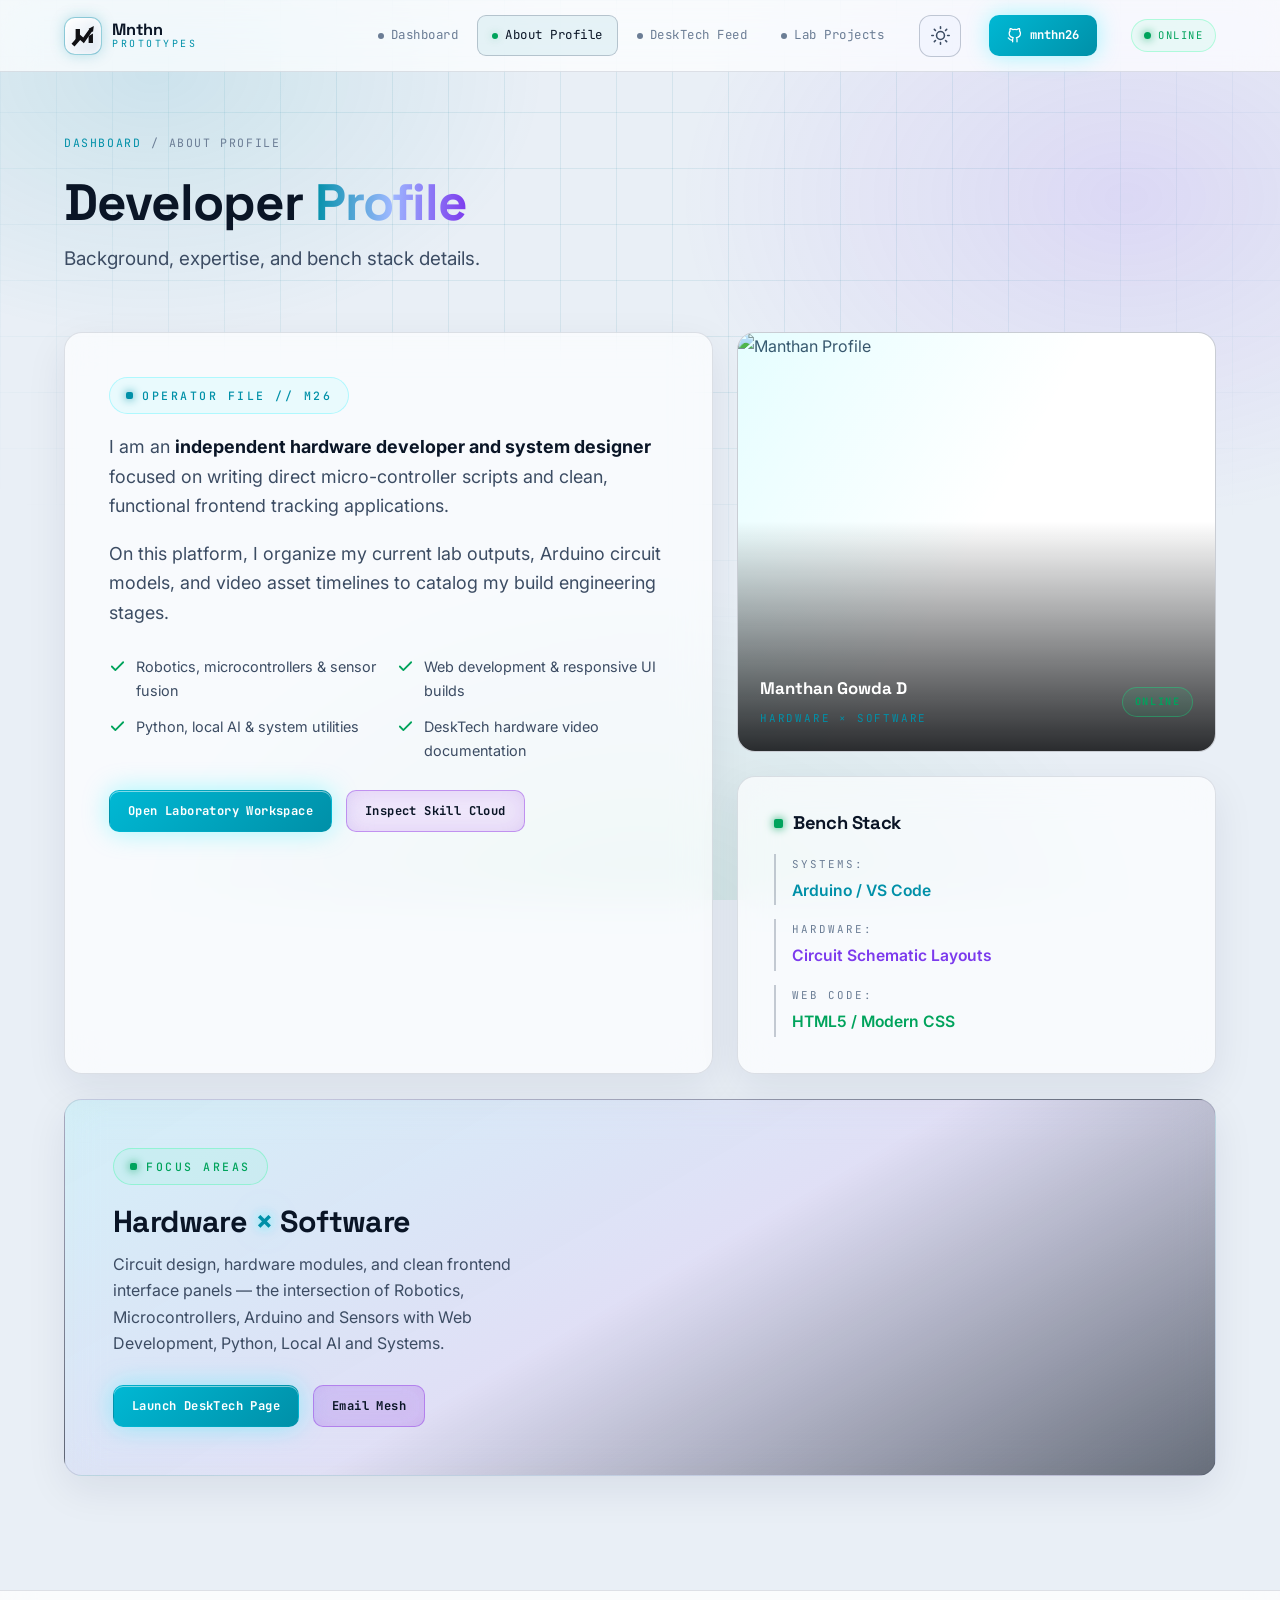
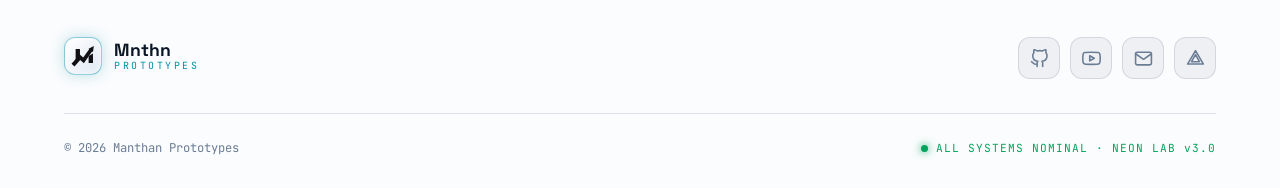
==== commit 243722c8: "fix: sidebar nav hardening + revert favicon to classic config - Nav: remove GSAP from-tween on .side" ====
--- a/about/about.html
+++ b/about/about.html
@@ -1,97 +1,169 @@
 <!DOCTYPE html>
-<html lang="en">
+<html lang="en" class="no-js">
 <head>
-    <meta charset="UTF-8">
-    <meta name="viewport" content="width=device-width, initial-scale=1.0">
-    <title>About | Manthan Prototypes</title>
-    <link rel="icon" type="image/svg+xml" href="data:image/svg+xml;utf8,<svg xmlns='http://www.w3.org/2000/svg' viewBox='0 0 100 100'><rect width='100' height='100' rx='24' fill='%230f172a'/><path d='M22,65 V28 L44,50 L66,28 V65' fill='none' stroke='%23ffffff' stroke-width='12' stroke-linecap='round' stroke-linejoin='round'/><text x='80' y='70' font-family='sans-serif' font-weight='bold' font-size='28' fill='%230284c7' text-anchor='middle'>26</text></svg>">
-    <link rel="stylesheet" href="../style.css">
-    <link rel="stylesheet" href="about.css">
+  <meta charset="UTF-8">
+  <meta name="viewport" content="width=device-width, initial-scale=1.0">
+  <title>About | Manthan Prototypes</title>
+  <meta name="description" content="Developer Profile — background, expertise, and bench stack details. Independent hardware developer and system designer.">
+  <meta name="theme-color" content="#05070a">
+  <script>try{var __t=localStorage.getItem('mp-theme');if(__t!=='light'&&__t!=='dark'){__t=(window.matchMedia&&matchMedia('(prefers-color-scheme: light)').matches)?'light':'dark';}document.documentElement.setAttribute('data-theme',__t);}catch(e){document.documentElement.setAttribute('data-theme','dark');}</script>
+  <link rel="icon" type="image/svg+xml" href="data:image/svg+xml;utf8,<svg xmlns='http://www.w3.org/2000/svg' viewBox='0 0 100 100'><rect width='100' height='100' rx='24' fill='%230f172a'/><path d='M22,65 V28 L44,50 L66,28 V65' fill='none' stroke='%23ffffff' stroke-width='12' stroke-linecap='round' stroke-linejoin='round'/><text x='80' y='70' font-family='sans-serif' font-weight='bold' font-size='28' fill='%2300F0FF' text-anchor='middle'>26</text></svg>">
+  <link rel="apple-touch-icon" href="../favicon/apple-touch-icon.png">
+  <link rel="icon" type="image/png" sizes="32x32" href="../favicon/favicon-32x32.png">
+  <link rel="icon" type="image/png" sizes="16x16" href="../favicon/favicon-16x16.png">
+  <link rel="manifest" href="../favicon/site.webmanifest">
+  <link rel="stylesheet" href="../style.css">
+  <script>document.documentElement.classList.add('js');</script>
+  <noscript><style>[data-reveal]{opacity:1 !important;transform:none !important;}#preloader{display:none !important;}</style></noscript>
 </head>
 <body>
-    <div class="app-layout">
-        
-        <!-- SIDEBAR NAVIGATION -->
-        <aside class="sidebar">
-            <a href="../index.html" class="logo-link">
-                <svg class="logo-svg-container" xmlns="http://www.w3.org/2000/svg" viewBox="0 0 140 40">
-                    <text x="5" y="26" font-family="'Plus Jakarta Sans', sans-serif" font-weight="700" font-size="22" fill="#f8fafc">M<tspan font-weight="500" font-size="19" fill="#cbd5e1">nthn</tspan></text>
-                    <line x1="82" y1="8" x2="82" y2="32" stroke="#3f3f46" stroke-width="2.5" stroke-linecap="round"/>
-                    <text x="94" y="26" font-family="'Space Mono', monospace" font-weight="700" font-size="20" fill="#0ea5e9">26</text>
-                </svg>
-            </a>
-            
-            <nav class="nav-menu">
-                <a href="../index.html" class="nav-link">
-                    <svg width="18" height="18" viewBox="0 0 24 24" fill="none" stroke="currentColor" stroke-width="2" stroke-linecap="round" stroke-linejoin="round"><rect x="3" y="3" width="7" height="7"></rect><rect x="14" y="3" width="7" height="7"></rect><rect x="14" y="14" width="7" height="7"></rect><rect x="3" y="14" width="7" height="7"></rect></svg>
-                    Dashboard
-                </a>
-                <a href="about.html" class="nav-link active">
-                    <svg width="18" height="18" viewBox="0 0 24 24" fill="none" stroke="currentColor" stroke-width="2" stroke-linecap="round" stroke-linejoin="round"><path d="M20 21v-2a4 4 0 0 0-4-4H8a4 4 0 0 0-4 4v2"></path><circle cx="12" cy="7" r="4"></circle></svg>
-                    About Profile
-                </a>
-                <a href="../desktech/desktech.html" class="nav-link">
-                    <svg width="18" height="18" viewBox="0 0 24 24" fill="none" stroke="currentColor" stroke-width="2" stroke-linecap="round" stroke-linejoin="round"><polygon points="23 7 16 12 23 17 23 7"></polygon><rect x="1" y="5" width="15" height="14" rx="2" ry="2"></rect></svg>
-                    DeskTech Feed
-                </a>
-                <a href="../projects/projects.html" class="nav-link">
-                    <svg width="18" height="18" viewBox="0 0 24 24" fill="none" stroke="currentColor" stroke-width="2" stroke-linecap="round" stroke-linejoin="round"><polyline points="16 18 22 12 16 6"></polyline><polyline points="8 6 2 12 8 18"></polyline></svg>
-                    Lab Projects
-                </a>
-            </nav>
 
-            <div class="sidebar-footer">
-                <div class="footer-socials">
-                    <a href="https://github.com/mnthn26" target="_blank" rel="noopener noreferrer" class="social-icon" title="GitHub">
-                        <svg viewBox="0 0 24 24"><path d="M9 19c-5 1.5-5-2.5-7-3m14 6v-3.87a3.37 3.37 0 0 0-.94-2.61c3.14-.35 6.44-1.54 6.44-7A5.44 5.44 0 0 0 20 4.77 5.07 5.07 0 0 0 19.91 1S18.73.65 16 2.48a13.38 13.38 0 0 0-7 0C6.27.65 5.09 1 5.09 1A5.07 5.07 0 0 0 5 4.77a5.44 5.44 0 0 0-1.5 3.78c0 5.42 3.3 6.61 6.44 7A3.37 3.37 0 0 0 9 18.13V22"></path></svg>
-                    </a>
-                    <a href="https://www.youtube.com/channel/UCJ097-h2m6bMtl9oHYCZjIQ" target="_blank" rel="noopener noreferrer" class="social-icon" title="YouTube">
-                        <svg viewBox="0 0 24 24"><path d="M22.54 6.42a2.78 2.78 0 0 0-1.94-2C18.88 4 12 4 12 4s-6.88 0-8.6.46a2.78 2.78 0 0 0-1.94 2A29 29 0 0 0 1 11.75a29 29 0 0 0 .46 5.33A2.78 2.78 0 0 0 3.4 19c1.72.46 8.6.46 8.6.46s6.88 0 8.6-.46a2.78 2.78 0 0 0 1.94-2 29 29 0 0 0 .46-5.25 29 29 0 0 0-.46-5.33z"></path><polygon points="9.75 15.02 15.5 11.75 9.75 8.48 9.75 15.02"></polygon></svg>
-                    </a>
-                    <a href="https://mail.google.com/mail/?view=cm&fs=1&to=dmanthan2013@gmail.com" target="_blank" rel="noopener noreferrer" class="social-icon" title="Email">
-                        <svg viewBox="0 0 24 24"><path d="M4 4h16c1.1 0 2 .9 2 2v12c0 1.1-.9 2-2 2H4c-1.1 0-2-.9-2-2V6c0-1.1.9-2 2-2z"></path><polyline points="22,6 12,13 2,6"></polyline></svg>
-                    </a>
-                    <a href="https://linktr.ee/mnthn26" target="_blank" rel="noopener noreferrer" class="social-icon" title="Linktree">
-                        <svg viewBox="0 0 24 24"><path d="M12 2L2 19h20L12 2zM12 7l5 9H7l5-9z"></path></svg>
-                    </a>
-                </div>
-                <div class="copyright">&copy; 2026 Manthan Prototypes</div>
+  <a class="skip-link" href="#main">Skip to content</a>
+
+  <div id="preloader" role="status" aria-label="Loading profile">
+    <div class="loader-box">
+      <img class="loader-logo-img" src="../assets/logo.svg" alt="">
+      <div class="loader-logo">MNTHN<span>://</span>26</div>
+      <div class="loader-status">LOADING OPERATOR DOSSIER</div>
+      <div class="loader-bar"><i></i></div>
+    </div>
+  </div>
+
+  <!-- PAGE TRANSITION VEIL -->
+  <div class="page-veil" aria-hidden="true">
+    <img class="loader-logo-img sm" src="../assets/logo.svg" alt="">
+    <div class="veil-logo">MNTHN<span>://</span>26</div>
+    <div class="veil-status">SWITCHING CONSOLE TAB</div>
+    <div class="veil-bar"><i></i></div>
+  </div>
+
+  <div id="scroll-progress" aria-hidden="true"></div>
+  <div id="cursor-glow" aria-hidden="true"></div>
+
+  <canvas id="bg-canvas" aria-hidden="true"></canvas>
+  <div class="bg-grid-overlay" aria-hidden="true"></div>
+  <div class="bg-glow-overlay" aria-hidden="true"></div>
+  <div class="bg-noise" aria-hidden="true"></div>
+
+  <header class="site-nav">
+    <div class="nav-inner">
+      <a href="../index.html" class="brand" aria-label="Manthan Prototypes — home">
+        <span class="brand-mark"><img class="brand-logo" src="../assets/logo.svg" alt="Manthan Prototypes logo"></span>
+        <span class="brand-text">Mnthn<small>PROTOTYPES</small></span>
+      </a>
+      <nav class="nav-links" aria-label="Primary">
+        <a href="../index.html"><span class="nav-dot"></span>Dashboard</a>
+        <a href="about.html" class="active"><span class="nav-dot"></span>About Profile</a>
+        <a href="../desktech/desktech.html"><span class="nav-dot"></span>DeskTech Feed</a>
+        <a href="../projects/projects.html"><span class="nav-dot"></span>Lab Projects</a>
+      </nav>
+      <button class="theme-toggle" data-theme-toggle aria-label="Switch to light mode" aria-pressed="false" title="Toggle light / dark mode">
+        <svg class="ico-moon" viewBox="0 0 24 24" fill="none" stroke="currentColor" stroke-width="2" stroke-linecap="round" stroke-linejoin="round"><path d="M21 12.79A9 9 0 1 1 11.21 3 7 7 0 0 0 21 12.79z"></path></svg>
+        <svg class="ico-sun" viewBox="0 0 24 24" fill="none" stroke="currentColor" stroke-width="2" stroke-linecap="round"><circle cx="12" cy="12" r="5"></circle><line x1="12" y1="1" x2="12" y2="3"></line><line x1="12" y1="21" x2="12" y2="23"></line><line x1="4.22" y1="4.22" x2="5.64" y2="5.64"></line><line x1="18.36" y1="18.36" x2="19.78" y2="19.78"></line><line x1="1" y1="12" x2="3" y2="12"></line><line x1="21" y1="12" x2="23" y2="12"></line><line x1="4.22" y1="19.78" x2="5.64" y2="18.36"></line><line x1="18.36" y1="5.64" x2="19.78" y2="4.22"></line></svg>
+      </button>
+      <a class="nav-cta" href="https://github.com/mnthn26" target="_blank" rel="noopener noreferrer">
+        <svg width="15" height="15" viewBox="0 0 24 24" fill="none" stroke="currentColor" stroke-width="2" stroke-linecap="round" stroke-linejoin="round"><path d="M9 19c-5 1.5-5-2.5-7-3m14 6v-3.87a3.37 3.37 0 0 0-.94-2.61c3.14-.35 6.44-1.54 6.44-7A5.44 5.44 0 0 0 20 4.77 5.07 5.07 0 0 0 19.91 1S18.73.65 16 2.48a13.38 13.38 0 0 0-7 0C6.27.65 5.09 1 5.09 1A5.07 5.07 0 0 0 5 4.77a5.44 5.44 0 0 0-1.5 3.78c0 5.42 3.3 6.61 6.44 7A3.37 3.37 0 0 0 9 18.13V22"></path></svg>
+        mnthn26
+      </a>
+      <span class="nav-status"><i></i>ONLINE</span>
+      <button class="nav-toggle" aria-label="Toggle menu" aria-expanded="false">
+        <svg viewBox="0 0 24 24" fill="none" stroke="currentColor" stroke-width="2" stroke-linecap="round"><line x1="3" y1="7" x2="21" y2="7"></line><line x1="3" y1="12" x2="21" y2="12"></line><line x1="3" y1="17" x2="21" y2="17"></line></svg>
+      </button>
+    </div>
+  </header>
+
+  <main id="main">
+    <div class="subhero">
+      <div class="wrap">
+        <span class="crumb"><a href="../index.html">Dashboard</a> / About Profile</span>
+        <h1 class="page-title">Developer <span class="grad">Profile</span></h1>
+        <p class="page-subtitle">Background, expertise, and bench stack details.</p>
+      </div>
+    </div>
+
+    <section style="padding-top:40px;" aria-label="Biography">
+      <div class="wrap">
+        <div class="bio-grid">
+          <div class="glass bio-main tilt" data-reveal>
+            <span class="eyebrow" style="margin-bottom:18px;"><span class="tick"></span>Operator File // M26</span>
+            <p>I am an <strong>independent hardware developer and system designer</strong> focused on writing direct micro-controller scripts and clean, functional frontend tracking applications.</p>
+            <p>On this platform, I organize my current lab outputs, Arduino circuit models, and video asset timelines to catalog my build engineering stages.</p>
+            <ul class="check-list">
+              <li><svg viewBox="0 0 24 24" fill="none" stroke="currentColor" stroke-width="2.5" stroke-linecap="round" stroke-linejoin="round"><polyline points="20 6 9 17 4 12"></polyline></svg>Robotics, microcontrollers &amp; sensor fusion</li>
+              <li><svg viewBox="0 0 24 24" fill="none" stroke="currentColor" stroke-width="2.5" stroke-linecap="round" stroke-linejoin="round"><polyline points="20 6 9 17 4 12"></polyline></svg>Web development &amp; responsive UI builds</li>
+              <li><svg viewBox="0 0 24 24" fill="none" stroke="currentColor" stroke-width="2.5" stroke-linecap="round" stroke-linejoin="round"><polyline points="20 6 9 17 4 12"></polyline></svg>Python, local AI &amp; system utilities</li>
+              <li><svg viewBox="0 0 24 24" fill="none" stroke="currentColor" stroke-width="2.5" stroke-linecap="round" stroke-linejoin="round"><polyline points="20 6 9 17 4 12"></polyline></svg>DeskTech hardware video documentation</li>
+            </ul>
+            <div style="margin-top:28px;display:flex;gap:14px;flex-wrap:wrap;">
+              <a href="../projects/projects.html" class="btn btn-primary btn-sm">Open Laboratory Workspace</a>
+              <a href="../index.html#skills" class="btn btn-ghost btn-sm">Inspect Skill Cloud</a>
             </div>
-        </aside>
+          </div>
+          <div>
+            <div class="profile-frame tilt" data-reveal data-delay="0.1" data-tilt-max="7">
+              <img src="../Coding Artificial Intelligence GIF by Pudgy Penguins.gif" alt="Manthan Profile">
+              <div class="profile-caption">
+                <div><b>Manthan Gowda D</b><span>Hardware × Software</span></div>
+                <span class="proj-badge g">ONLINE</span>
+              </div>
+            </div>
+            <div class="glass matrix-card tilt" data-reveal data-delay="0.18">
+              <h3>Bench Stack</h3>
+              <div class="matrix-list">
+                <div class="matrix-item"><span class="matrix-label">Systems:</span><span class="matrix-value">Arduino / VS Code</span></div>
+                <div class="matrix-item"><span class="matrix-label">Hardware:</span><span class="matrix-value">Circuit Schematic Layouts</span></div>
+                <div class="matrix-item"><span class="matrix-label">Web Code:</span><span class="matrix-value">HTML5 / Modern CSS</span></div>
+              </div>
+            </div>
+          </div>
+        </div>
 
-        <!-- MAIN CONTENT -->
-        <main class="main-content">
-            
-            <div class="page-header">
-                <h1 class="page-title">Developer Profile</h1>
-                <p class="page-subtitle">Background, expertise, and bench stack details.</p>
-            </div>
+        <div class="glass connect-hero tilt" style="margin-top:24px;" data-reveal>
+          <span class="eyebrow green"><span class="tick"></span>Focus Areas</span>
+          <h2 style="font-size:clamp(1.4rem,3vw,1.9rem);margin-bottom:12px;">Hardware <span class="glow-text-cyan">×</span> Software</h2>
+          <p>Circuit design, hardware modules, and clean frontend interface panels — the intersection of Robotics, Microcontrollers, Arduino and Sensors with Web Development, Python, Local AI and Systems.</p>
+          <div style="display:flex;gap:14px;flex-wrap:wrap;">
+            <a class="btn btn-primary btn-sm" href="../desktech/desktech.html">Launch DeskTech Page</a>
+            <a class="btn btn-ghost btn-sm" href="mailto:dmanthan2013@gmail.com">Email Mesh</a>
+          </div>
+        </div>
+      </div>
+    </section>
+  </main>
 
-            <div class="bio-grid">
-                <div class="bio-text content-card" style="padding: 32px;">
-                    <p>I am an independent hardware developer and system designer focused on writing direct micro-controller scripts and clean, functional frontend tracking applications.</p>
-                    <p style="margin-bottom: 0;">On this platform, I organize my current lab outputs, Arduino circuit models, and video asset timelines to catalog my build engineering stages.</p>
-                </div>
-                <div class="skills-matrix content-card" style="padding: 32px; background: linear-gradient(145deg, var(--bg-surface), var(--bg-card));">
-                    <h3 style="font-size: 1.2rem; color: var(--text-primary); margin-bottom: 20px;">Bench Stack</h3>
-                    <div class="matrix-list">
-                        <div class="matrix-item">
-                            <span class="matrix-label">Systems:</span>
-                            <span class="matrix-value">Arduino / VS Code </span>
-                        </div>
-                        <div class="matrix-item">
-                            <span class="matrix-label">Hardware:</span>
-                            <span class="matrix-value">Circuit Schematic Layouts</span>
-                        </div>
-                        <div class="matrix-item">
-                            <span class="matrix-label">Web Code:</span>
-                            <span class="matrix-value">HTML5 / Modern CSS</span>
-                        </div>
-                    </div>
-                </div>
-            </div>
-            
-        </main>
+  <footer>
+    <div class="footer-inner">
+      <div class="footer-top">
+        <a href="../index.html" class="footer-brand">
+          <span class="brand-mark"><img class="brand-logo" src="../assets/logo.svg" alt="Manthan Prototypes logo"></span>
+          <span class="brand-text">Mnthn<small>PROTOTYPES</small></span>
+        </a>
+        <div class="footer-socials">
+          <a href="https://github.com/mnthn26" target="_blank" rel="noopener noreferrer" class="social-icon" title="GitHub" aria-label="GitHub"><svg viewBox="0 0 24 24"><path d="M9 19c-5 1.5-5-2.5-7-3m14 6v-3.87a3.37 3.37 0 0 0-.94-2.61c3.14-.35 6.44-1.54 6.44-7A5.44 5.44 0 0 0 20 4.77 5.07 5.07 0 0 0 19.91 1S18.73.65 16 2.48a13.38 13.38 0 0 0-7 0C6.27.65 5.09 1 5.09 1A5.07 5.07 0 0 0 5 4.77a5.44 5.44 0 0 0-1.5 3.78c0 5.42 3.3 6.61 6.44 7A3.37 3.37 0 0 0 9 18.13V22"></path></svg></a>
+          <a href="https://www.youtube.com/channel/UCJ097-h2m6bMtl9oHYCZjIQ" target="_blank" rel="noopener noreferrer" class="social-icon" title="YouTube" aria-label="YouTube"><svg viewBox="0 0 24 24"><path d="M22.54 6.42a2.78 2.78 0 0 0-1.94-2C18.88 4 12 4 12 4s-6.88 0-8.6.46a2.78 2.78 0 0 0-1.94 2A29 29 0 0 0 1 11.75a29 29 0 0 0 .46 5.33A2.78 2.78 0 0 0 3.4 19c1.72.46 8.6.46 8.6.46s6.88 0 8.6-.46a2.78 2.78 0 0 0 1.94-2 29 29 0 0 0 .46-5.25 29 29 0 0 0-.46-5.33z"></path><polygon points="9.75 15.02 15.5 11.75 9.75 8.48 9.75 15.02"></polygon></svg></a>
+          <a href="https://mail.google.com/mail/?view=cm&fs=1&to=dmanthan2013@gmail.com" target="_blank" rel="noopener noreferrer" class="social-icon" title="Email" aria-label="Email"><svg viewBox="0 0 24 24"><path d="M4 4h16c1.1 0 2 .9 2 2v12c0 1.1-.9 2-2 2H4c-1.1 0-2-.9-2-2V6c0-1.1.9-2 2-2z"></path><polyline points="22,6 12,13 2,6"></polyline></svg></a>
+          <a href="https://linktr.ee/mnthn26" target="_blank" rel="noopener noreferrer" class="social-icon" title="Linktree" aria-label="Linktree"><svg viewBox="0 0 24 24"><path d="M12 2L2 19h20L12 2zM12 7l5 9H7l5-9z"></path></svg></a>
+        </div>
+      </div>
+      <div class="footer-bottom">
+        <div class="copyright">&copy; 2026 Manthan Prototypes</div>
+        <div class="sys-status"><i></i>ALL SYSTEMS NOMINAL · NEON LAB v3.0</div>
+      </div>
     </div>
+  </footer>
+
+  <script defer src="https://cdnjs.cloudflare.com/ajax/libs/three.js/r128/three.min.js"></script>
+  <script defer src="https://cdnjs.cloudflare.com/ajax/libs/gsap/3.12.5/gsap.min.js"></script>
+  <script defer src="https://cdnjs.cloudflare.com/ajax/libs/gsap/3.12.5/ScrollTrigger.min.js"></script>
+  <script defer src="https://unpkg.com/lenis@1.1.14/dist/lenis.min.js"></script>
+  <script defer src="../js/three-scene.js"></script>
+  <script defer src="../js/tilt.js"></script>
+  <script defer src="../js/animations.js"></script>
+  <script defer src="../js/skills-orbit.js"></script>
+  <script defer src="../js/github.js"></script>
+  <script defer src="../js/youtube.js"></script>
+  <script defer src="../js/dashboard.js"></script>
+  <script defer src="../js/theme.js"></script>
+  <script defer src="../script.js"></script>
 </body>
-</html>+</html>
--- a/style.css
+++ b/style.css
@@ -1,443 +1,1125 @@
-@import url('https://fonts.googleapis.com/css2?family=Plus+Jakarta+Sans:wght@400;500;600;700&family=Space+Mono&display=swap');
-
+/* ==========================================================================
+   MANTHAN PROTOTYPES — NEON LAB THEME  v3.0
+   Futuristic 3D interactive overhaul. Vanilla CSS, no build step.
+   Palette: Void #05070A / Obsidian #0B0F17 / Cyan #00F0FF /
+            Violet #8A2BE2/#7000FF / Emerald #00FF87
+   ========================================================================== */
+@import url('https://fonts.googleapis.com/css2?family=Space+Grotesk:wght@400;500;600;700&family=Inter:wght@400;500;600&family=JetBrains+Mono:wght@400;500;700&display=swap');
+
+/* ---------- 1. DESIGN TOKENS ---------- */
 :root {
-    --bg-base: #040508;
-    --bg-surface: #0a0d14;
-    --bg-card: #111520;
-    --border-color: #1e2536;
-    --border-hover: #2d3748;
-    
-    --accent-primary: #38bdf8;
-    --accent-glow: rgba(56, 189, 248, 0.15);
-    --accent-glow-strong: rgba(56, 189, 248, 0.4);
-    
-    --text-primary: #f8fafc;
-    --text-secondary: #94a3b8;
-    --text-tertiary: #64748b;
-    
-    --font-sans: 'Plus Jakarta Sans', sans-serif;
-    --font-mono: 'Space Mono', monospace;
-    --transition: all 0.3s cubic-bezier(0.16, 1, 0.3, 1);
-    
-    --sidebar-width: 280px;
-    --radius-sm: 8px;
-    --radius-md: 16px;
-    --radius-lg: 24px;
-}
-
-/* GLOBAL */
-* {
-    margin: 0;
-    padding: 0;
-    box-sizing: border-box;
-    font-family: var(--font-sans);
-    scroll-behavior: smooth;
-}
-
+  /* Surfaces */
+  --void: #05070a;
+  --obsidian: #0b0f17;
+  --obsidian-2: #0e1420;
+  --surface: rgba(13, 18, 30, 0.62);
+  --surface-solid: #101724;
+  --card: rgba(17, 24, 39, 0.55);
+  --card-solid: #131b2c;
+
+  /* Accents */
+  --cyan: #00f0ff;
+  --cyan-dim: rgba(0, 240, 255, 0.14);
+  --cyan-faint: rgba(0, 240, 255, 0.07);
+  --cyan-glow: rgba(0, 240, 255, 0.45);
+  --violet: #8a2be2;
+  --violet-deep: #7000ff;
+  --violet-glow: rgba(138, 43, 226, 0.45);
+  --violet-faint: rgba(138, 43, 226, 0.12);
+  --emerald: #00ff87;
+  --emerald-glow: rgba(0, 255, 135, 0.4);
+  --amber: #ffb454;
+  --danger: #ff5470;
+
+  /* Text */
+  --text-primary: #f2f7ff;
+  --text-secondary: #9fb0c9;
+  --text-tertiary: #5f6f8c;
+
+  /* Borders */
+  --border: rgba(148, 178, 255, 0.14);
+  --border-strong: rgba(148, 178, 255, 0.26);
+  --border-cyan: rgba(0, 240, 255, 0.35);
+
+  /* Type */
+  --font-display: 'Space Grotesk', 'Inter', system-ui, sans-serif;
+  --font-body: 'Inter', system-ui, sans-serif;
+  --font-mono: 'JetBrains Mono', 'Space Mono', ui-monospace, monospace;
+
+  /* Shape + motion */
+  --radius-sm: 10px;
+  --radius-md: 18px;
+  --radius-lg: 26px;
+  --ease-out: cubic-bezier(0.16, 1, 0.3, 1);
+  --ease-spring: cubic-bezier(0.34, 1.56, 0.64, 1);
+  --transition: all 0.35s cubic-bezier(0.16, 1, 0.3, 1);
+
+  /* Layout */
+  --nav-h: 72px;
+  --max-w: 1240px;
+  --gutter: clamp(20px, 4vw, 44px);
+}
+
+/* ---------- 2. RESET / BASE ---------- */
+*, *::before, *::after { margin: 0; padding: 0; box-sizing: border-box; }
+html { scroll-behavior: smooth; scrollbar-color: var(--cyan) var(--void); }
+html.lenis, html.lenis body { height: auto; }
+.lenis.lenis-smooth { scroll-behavior: auto !important; }
 body {
-    background: var(--bg-base);
-    color: var(--text-secondary);
-    line-height: 1.6;
-    background-image: 
-        radial-gradient(circle at 15% 50%, rgba(56, 189, 248, 0.04), transparent 400px),
-        radial-gradient(circle at 85% 30%, rgba(56, 189, 248, 0.04), transparent 400px);
-    background-attachment: fixed;
-    min-height: 100vh;
-}
-
-h1, h2, h3, h4 {
-    color: var(--text-primary);
-    font-weight: 700;
-}
-
-a {
-    text-decoration: none;
-}
-
-/* APP LAYOUT */
-.app-layout {
-    display: flex;
-    min-height: 100vh;
-}
-
-/* SIDEBAR */
-.sidebar {
-    width: var(--sidebar-width);
-    background: rgba(10, 13, 20, 0.6);
-    border-right: 1px solid var(--border-color);
-    backdrop-filter: blur(20px);
-    -webkit-backdrop-filter: blur(20px);
-    display: flex;
-    flex-direction: column;
-    position: fixed;
-    height: 100vh;
-    padding: 32px 24px;
-    z-index: 50;
-}
-
-.logo-link {
-    display: flex;
-    align-items: center;
-    margin-bottom: 48px;
-    transition: var(--transition);
-}
-
-.logo-link:hover {
-    transform: scale(1.02);
-    filter: drop-shadow(0 0 12px var(--accent-glow));
-}
-
-.logo-svg-container {
-    width: 130px; 
-    height: 44px;
-}
-
-.nav-menu {
-    display: flex;
-    flex-direction: column;
-    gap: 8px;
-    flex: 1;
-}
-
-.nav-link {
-    display: flex;
-    align-items: center;
-    gap: 12px;
-    padding: 12px 16px;
-    color: var(--text-tertiary);
-    font-family: var(--font-mono);
-    font-size: 0.85rem;
-    border-radius: var(--radius-sm);
-    transition: var(--transition);
-    border: 1px solid transparent;
-}
-
-.nav-link:hover {
-    color: var(--accent-primary);
-    background: rgba(56, 189, 248, 0.05);
-    border-color: rgba(56, 189, 248, 0.1);
-}
-
-.nav-link.active {
-    color: var(--text-primary);
-    background: var(--bg-card);
-    border-color: var(--border-color);
-    box-shadow: 0 4px 12px rgba(0,0,0,0.2);
-}
-
-.sidebar-footer {
-    margin-top: auto;
-}
-
-.footer-socials {
-    display: flex;
-    gap: 8px;
-    flex-wrap: wrap;
-    margin-bottom: 24px;
-}
-
+  font-family: var(--font-body);
+  background: var(--void);
+  color: var(--text-secondary);
+  line-height: 1.65;
+  min-height: 100vh;
+  overflow-x: hidden;
+  -webkit-font-smoothing: antialiased;
+}
+::selection { background: var(--cyan); color: #001318; }
+::-webkit-scrollbar { width: 10px; }
+::-webkit-scrollbar-track { background: var(--void); }
+::-webkit-scrollbar-thumb { background: linear-gradient(180deg, var(--cyan), var(--violet-deep)); border-radius: 8px; }
+
+h1, h2, h3, h4 { font-family: var(--font-display); color: var(--text-primary); line-height: 1.12; letter-spacing: -0.02em; }
+a { text-decoration: none; color: inherit; }
+img { max-width: 100%; display: block; }
+button { font-family: inherit; }
+:focus-visible { outline: 2px solid var(--cyan); outline-offset: 3px; border-radius: 4px; }
+
+/* Skip link */
+.skip-link {
+  position: fixed; top: -60px; left: 16px; z-index: 200;
+  background: var(--cyan); color: #001318; font-family: var(--font-mono);
+  font-size: 0.8rem; font-weight: 700; padding: 10px 16px; border-radius: 8px;
+  transition: top 0.25s ease;
+}
+.skip-link:focus { top: 12px; }
+
+/* ---------- 3. FIXED BACKGROUND LAYERS ---------- */
+#bg-canvas {
+  position: fixed; inset: 0; width: 100%; height: 100%;
+  z-index: -3; display: block; opacity: 1;
+}
+.bg-grid-overlay {
+  position: fixed; inset: 0; z-index: -2; pointer-events: none;
+  background-image:
+    linear-gradient(rgba(0, 240, 255, 0.05) 1px, transparent 1px),
+    linear-gradient(90deg, rgba(0, 240, 255, 0.05) 1px, transparent 1px);
+  background-size: 56px 56px;
+  mask-image: radial-gradient(ellipse 90% 70% at 50% 20%, black 30%, transparent 75%);
+  -webkit-mask-image: radial-gradient(ellipse 90% 70% at 50% 20%, black 30%, transparent 75%);
+}
+.bg-glow-overlay {
+  position: fixed; inset: 0; z-index: -1; pointer-events: none;
+  background:
+    radial-gradient(560px 380px at 12% 8%, rgba(0, 240, 255, 0.09), transparent 70%),
+    radial-gradient(640px 460px at 88% 22%, rgba(138, 43, 226, 0.12), transparent 70%),
+    radial-gradient(720px 520px at 50% 105%, rgba(0, 255, 135, 0.05), transparent 70%);
+}
+.bg-noise {
+  position: fixed; inset: 0; z-index: 60; pointer-events: none; opacity: 0.05; mix-blend-mode: overlay;
+  background-image: url("data:image/svg+xml,%3Csvg xmlns='http://www.w3.org/2000/svg' width='140' height='140'%3E%3Cfilter id='n'%3E%3CfeTurbulence type='fractalNoise' baseFrequency='0.9' numOctaves='2'/%3E%3C/filter%3E%3Crect width='140' height='140' filter='url(%23n)' opacity='1'/%3E%3C/svg%3E");
+}
+
+/* ---------- 4. PRELOADER ---------- */
+#preloader {
+  position: fixed; inset: 0; z-index: 1000;
+  background: var(--void);
+  display: flex; align-items: center; justify-content: center;
+  transition: opacity 0.6s ease, visibility 0.6s ease;
+}
+#preloader.done { opacity: 0; visibility: hidden; }
+.loader-box { width: min(360px, 84vw); text-align: center; }
+.loader-logo {
+  font-family: var(--font-display); font-size: 1.6rem; font-weight: 700;
+  color: var(--text-primary); margin-bottom: 6px; letter-spacing: -0.5px;
+}
+.loader-logo span { color: var(--cyan); }
+.loader-status {
+  font-family: var(--font-mono); font-size: 0.72rem; letter-spacing: 2px;
+  color: var(--emerald); text-transform: uppercase; margin-bottom: 22px;
+  min-height: 1.2em;
+}
+.loader-bar { height: 3px; background: rgba(148,178,255,0.14); border-radius: 99px; overflow: hidden; }
+.loader-bar i {
+  display: block; height: 100%; width: 0%;
+  background: linear-gradient(90deg, var(--cyan), var(--violet-deep), var(--emerald));
+  border-radius: 99px; box-shadow: 0 0 14px var(--cyan-glow);
+}
+
+/* ---------- 5. CUSTOM CURSOR GLOW (desktop) ---------- */
+#cursor-glow {
+  position: fixed; top: 0; left: 0; width: 340px; height: 340px;
+  margin: -170px 0 0 -170px; border-radius: 50%; pointer-events: none; z-index: 1;
+  background: radial-gradient(circle, rgba(0,240,255,0.08), rgba(138,43,226,0.05) 45%, transparent 70%);
+  opacity: 0; transition: opacity 0.4s ease;
+}
+@media (hover: hover) and (pointer: fine) { #cursor-glow.on { opacity: 1; } }
+@media (hover: none) { #cursor-glow { display: none; } }
+
+/* ---------- 6. NAVIGATION (HUD top bar) ---------- */
+.site-nav {
+  position: fixed; top: 0; left: 0; right: 0; z-index: 100;
+  height: var(--nav-h);
+  display: flex; align-items: center;
+  background: rgba(5, 7, 10, 0.55);
+  backdrop-filter: blur(18px) saturate(1.3);
+  -webkit-backdrop-filter: blur(18px) saturate(1.3);
+  border-bottom: 1px solid var(--border);
+  transition: var(--transition);
+}
+.site-nav.scrolled { background: rgba(5, 7, 10, 0.82); border-bottom-color: var(--border-strong); box-shadow: 0 12px 40px rgba(0,0,0,0.45); }
+.nav-inner {
+  width: 100%; max-width: var(--max-w); margin: 0 auto; padding: 0 var(--gutter);
+  display: flex; align-items: center; gap: 20px;
+}
+.brand { display: flex; align-items: center; gap: 10px; flex-shrink: 0; }
+.brand-mark {
+  width: 38px; height: 38px; border-radius: 11px;
+  background: linear-gradient(135deg, #0f172a, #1b1040);
+  border: 1px solid var(--border-cyan);
+  display: grid; place-items: center;
+  font-family: var(--font-display); font-weight: 700; font-size: 1rem; color: #fff;
+  box-shadow: 0 0 18px rgba(0,240,255,0.25), inset 0 0 12px rgba(0,240,255,0.12);
+}
+.brand-mark em { font-style: normal; color: var(--cyan); font-size: 0.7rem; margin-left: 1px; }
+.brand-text { font-family: var(--font-display); font-weight: 700; color: var(--text-primary); font-size: 1.02rem; line-height: 1.1; }
+.brand-text small { display: block; font-family: var(--font-mono); font-weight: 400; font-size: 0.62rem; letter-spacing: 2.5px; color: var(--cyan); }
+.nav-links { display: flex; align-items: center; gap: 4px; margin-left: auto; }
+.nav-links a {
+  font-family: var(--font-mono); font-size: 0.78rem; letter-spacing: 0.5px;
+  color: var(--text-tertiary); padding: 9px 14px; border-radius: 9px;
+  border: 1px solid transparent; transition: var(--transition);
+  display: flex; align-items: center; gap: 7px; white-space: nowrap;
+}
+.nav-links a svg { width: 15px; height: 15px; }
+.nav-links a:hover { color: var(--cyan); background: var(--cyan-faint); border-color: rgba(0,240,255,0.18); }
+.nav-links a.active { color: var(--text-primary); background: rgba(148,178,255,0.08); border-color: var(--border-strong); }
+.nav-links a.active .nav-dot { background: var(--emerald); box-shadow: 0 0 8px var(--emerald-glow); }
+.nav-dot { width: 6px; height: 6px; border-radius: 50%; background: var(--text-tertiary); transition: var(--transition); }
+.nav-cta {
+  display: inline-flex; align-items: center; gap: 8px;
+  font-family: var(--font-mono); font-size: 0.76rem; font-weight: 700;
+  color: #001318; background: linear-gradient(135deg, var(--cyan), #7df9ff);
+  padding: 10px 18px; border-radius: 10px; margin-left: 8px;
+  box-shadow: 0 0 22px rgba(0,240,255,0.35);
+  transition: var(--transition); white-space: nowrap;
+}
+.nav-cta:hover { transform: translateY(-2px); box-shadow: 0 0 34px rgba(0,240,255,0.55); }
+.nav-status {
+  display: flex; align-items: center; gap: 7px; margin-left: 14px;
+  font-family: var(--font-mono); font-size: 0.66rem; letter-spacing: 1.5px; color: var(--emerald);
+  border: 1px solid rgba(0,255,135,0.25); background: rgba(0,255,135,0.06);
+  padding: 7px 12px; border-radius: 99px; white-space: nowrap;
+}
+.nav-status i { width: 7px; height: 7px; border-radius: 50%; background: var(--emerald); box-shadow: 0 0 10px var(--emerald); animation: pulse 2s infinite; }
+@keyframes pulse { 0%,100% { opacity: 1; } 50% { opacity: 0.35; } }
+.nav-toggle { display: none; margin-left: auto; background: none; border: 1px solid var(--border-strong); border-radius: 10px; width: 42px; height: 42px; cursor: pointer; color: var(--text-primary); }
+.nav-toggle svg { width: 20px; height: 20px; }
+#scroll-progress {
+  position: fixed; top: 0; left: 0; height: 2px; width: 0%; z-index: 101;
+  background: linear-gradient(90deg, var(--cyan), var(--violet), var(--emerald));
+  box-shadow: 0 0 12px var(--cyan-glow);
+}
+
+/* ---------- 7. LAYOUT PRIMITIVES ---------- */
+main { position: relative; z-index: 2; }
+.wrap { max-width: var(--max-w); margin: 0 auto; padding: 0 var(--gutter); }
+section { position: relative; padding: clamp(72px, 9vw, 130px) 0; }
+.section-head { max-width: 720px; margin-bottom: clamp(36px, 5vw, 60px); }
+.section-head.center { margin-left: auto; margin-right: auto; text-align: center; }
+.eyebrow {
+  display: inline-flex; align-items: center; gap: 9px;
+  font-family: var(--font-mono); font-size: 0.72rem; font-weight: 500;
+  letter-spacing: 2.5px; text-transform: uppercase; color: var(--cyan);
+  border: 1px solid rgba(0,240,255,0.25); background: rgba(0,240,255,0.06);
+  padding: 8px 16px; border-radius: 99px; margin-bottom: 20px;
+}
+.eyebrow.violet { color: #c9a6ff; border-color: rgba(138,43,226,0.4); background: var(--violet-faint); }
+.eyebrow.green { color: var(--emerald); border-color: rgba(0,255,135,0.28); background: rgba(0,255,135,0.06); }
+.eyebrow .tick { width: 7px; height: 7px; border-radius: 2px; background: currentColor; box-shadow: 0 0 10px currentColor; }
+.section-title { font-size: clamp(1.9rem, 4.4vw, 3rem); margin-bottom: 14px; }
+.section-title .grad {
+  background: linear-gradient(92deg, var(--cyan) 10%, #9db8ff 45%, var(--violet) 90%);
+  -webkit-background-clip: text; background-clip: text; color: transparent;
+}
+.section-sub { font-size: clamp(1rem, 1.6vw, 1.15rem); color: var(--text-secondary); max-width: 60ch; }
+
+/* Glass + glow utilities */
+.glass {
+  background: var(--card);
+  border: 1px solid var(--border);
+  backdrop-filter: blur(18px) saturate(1.25);
+  -webkit-backdrop-filter: blur(18px) saturate(1.25);
+  border-radius: var(--radius-md);
+}
+.glow-text-cyan { color: var(--cyan); text-shadow: 0 0 12px rgba(0,240,255,0.6), 0 0 42px rgba(0,240,255,0.25); }
+.glow-text-violet { color: #c9a6ff; text-shadow: 0 0 12px rgba(138,43,226,0.7), 0 0 42px rgba(138,43,226,0.3); }
+.neon-rule { height: 1px; border: 0; background: linear-gradient(90deg, transparent, var(--border-cyan), var(--violet-glow), transparent); }
+
+/* ---------- 8. BUTTONS ---------- */
+.btn {
+  position: relative; display: inline-flex; align-items: center; gap: 10px;
+  font-family: var(--font-mono); font-size: 0.84rem; font-weight: 700; letter-spacing: 0.4px;
+  padding: 15px 30px; border-radius: 13px; cursor: pointer; border: 1px solid transparent;
+  transition: transform 0.3s var(--ease-out), box-shadow 0.3s ease, background 0.3s ease, color 0.3s ease, border-color 0.3s ease;
+  overflow: hidden; white-space: nowrap;
+}
+.btn svg { width: 17px; height: 17px; flex-shrink: 0; }
+.btn-primary {
+  color: #001318; background: linear-gradient(135deg, var(--cyan), #6ff5ff 55%, var(--cyan));
+  box-shadow: 0 0 26px rgba(0,240,255,0.35), inset 0 1px 0 rgba(255,255,255,0.5);
+}
+.btn-primary::after {
+  content: ''; position: absolute; inset: 0;
+  background: linear-gradient(105deg, transparent 40%, rgba(255,255,255,0.55) 50%, transparent 60%);
+  transform: translateX(-120%); transition: transform 0.7s ease;
+}
+.btn-primary:hover { transform: translateY(-3px) scale(1.015); box-shadow: 0 12px 44px rgba(0,240,255,0.5), inset 0 1px 0 rgba(255,255,255,0.5); }
+.btn-primary:hover::after { transform: translateX(120%); }
+.btn-ghost {
+  color: var(--text-primary); background: rgba(138,43,226,0.1);
+  border-color: rgba(138,43,226,0.45);
+  backdrop-filter: blur(12px); -webkit-backdrop-filter: blur(12px);
+  box-shadow: inset 0 0 22px rgba(138,43,226,0.12);
+}
+.btn-ghost:hover { transform: translateY(-3px); border-color: var(--violet); box-shadow: 0 12px 40px rgba(138,43,226,0.4), inset 0 0 26px rgba(138,43,226,0.2); color: #fff; }
+.btn-sm { padding: 10px 18px; font-size: 0.76rem; border-radius: 10px; }
+
+/* ---------- 9. HERO ---------- */
+.hero { min-height: 100svh; display: flex; align-items: center; padding: calc(var(--nav-h) + 40px) 0 60px; }
+.hero-grid {
+  display: grid; grid-template-columns: 1.05fr 0.95fr; gap: clamp(30px, 5vw, 70px);
+  align-items: center; width: 100%;
+}
+.hero-copy .greeting {
+  display: inline-flex; align-items: center; gap: 10px;
+  font-family: var(--font-mono); font-size: 0.74rem; letter-spacing: 2.5px; text-transform: uppercase;
+  color: var(--emerald); margin-bottom: 22px;
+  border: 1px solid rgba(0,255,135,0.25); background: rgba(0,255,135,0.05);
+  padding: 9px 18px; border-radius: 99px;
+}
+.hero-copy .greeting .live { width: 8px; height: 8px; border-radius: 50%; background: var(--emerald); box-shadow: 0 0 12px var(--emerald); animation: pulse 1.8s infinite; }
+
+/* Glitch headline */
+.glitch { position: relative; display: inline-block; font-size: clamp(2.6rem, 6.4vw, 4.6rem); font-weight: 700; letter-spacing: -0.03em; color: var(--text-primary); }
+.glitch .glitch-base {
+  background: linear-gradient(94deg, #fff 20%, var(--cyan) 55%, #b79bff 90%);
+  -webkit-background-clip: text; background-clip: text; color: transparent;
+  filter: drop-shadow(0 0 26px rgba(0,240,255,0.25));
+}
+.glitch .glitch-layer {
+  position: absolute; inset: 0; opacity: 0; pointer-events: none;
+}
+.glitch.glitching .glitch-layer { opacity: 0.85; }
+.glitch-layer.l1 { color: var(--cyan); transform: translate(-4px, -2px); clip-path: inset(12% 0 58% 0); text-shadow: 0 0 18px var(--cyan); }
+.glitch-layer.l2 { color: var(--violet); transform: translate(4px, 2px); clip-path: inset(55% 0 12% 0); text-shadow: 0 0 18px var(--violet); }
+.hero-name { font-family: var(--font-mono); font-size: clamp(0.95rem, 2vw, 1.2rem); color: var(--text-secondary); margin-top: 10px; font-weight: 500; }
+.hero-name b { color: var(--text-primary); font-weight: 700; }
+.hero-name .caret { display: inline-block; width: 9px; height: 1.15em; background: var(--cyan); vertical-align: text-bottom; margin-left: 4px; animation: blink 1s steps(1) infinite; box-shadow: 0 0 10px var(--cyan); }
+@keyframes blink { 50% { opacity: 0; } }
+.hero-tagline { font-size: clamp(1.02rem, 1.8vw, 1.22rem); margin: 22px 0 34px; max-width: 46ch; }
+.hero-tagline strong { color: var(--text-primary); font-weight: 600; }
+.hero-ctas { display: flex; flex-wrap: wrap; gap: 16px; margin-bottom: 44px; }
+.hero-stats { display: flex; flex-wrap: wrap; gap: clamp(20px, 4vw, 48px); border-top: 1px solid var(--border); padding-top: 26px; }
+.stat { min-width: 110px; }
+.stat b { display: block; font-family: var(--font-display); font-size: 1.7rem; color: var(--text-primary); line-height: 1; }
+.stat b .suffix { color: var(--cyan); font-size: 1.2rem; }
+.stat span { font-family: var(--font-mono); font-size: 0.68rem; letter-spacing: 1.8px; text-transform: uppercase; color: var(--text-tertiary); }
+
+/* Hero 3D stage */
+.hero-stage { position: relative; min-height: 480px; }
+.hud-frame { position: absolute; inset: 0; pointer-events: none; z-index: 3; }
+.hud-corner { position: absolute; width: 34px; height: 34px; border: 2px solid var(--cyan); opacity: 0.75; filter: drop-shadow(0 0 8px var(--cyan-glow)); }
+.hud-corner.tl { top: 6px; left: 6px; border-right: 0; border-bottom: 0; border-radius: 10px 0 0 0; }
+.hud-corner.tr { top: 6px; right: 6px; border-left: 0; border-bottom: 0; border-radius: 0 10px 0 0; }
+.hud-corner.bl { bottom: 6px; left: 6px; border-right: 0; border-top: 0; border-radius: 0 0 0 10px; }
+.hud-corner.br { bottom: 6px; right: 6px; border-left: 0; border-top: 0; border-radius: 0 0 10px 0; }
+#hero-canvas { position: absolute; inset: 0; width: 100%; height: 100%; display: block; border-radius: var(--radius-lg); }
+.hero-stage-fallback {
+  position: absolute; inset: 24px; display: none; place-items: center;
+  border-radius: var(--radius-lg); border: 1px solid var(--border);
+  background: radial-gradient(circle at 50% 45%, rgba(0,240,255,0.16), rgba(138,43,226,0.1) 45%, transparent 70%), var(--surface);
+}
+.hero-stage.no-webgl #hero-canvas { display: none; }
+.hero-stage.no-webgl .hero-stage-fallback { display: grid; }
+.css-core { position: relative; width: 190px; height: 190px; }
+.css-core .ring { position: absolute; inset: 0; border-radius: 50%; border: 1px solid var(--border-cyan); animation: spin 14s linear infinite; }
+.css-core .ring.r2 { inset: 22px; border-color: rgba(138,43,226,0.5); animation-duration: 9s; animation-direction: reverse; }
+.css-core .ring.r3 { inset: 46px; border-color: rgba(0,255,135,0.4); animation-duration: 6s; }
+.css-core .nucleus {
+  position: absolute; inset: 68px; border-radius: 22px;
+  background: linear-gradient(135deg, var(--cyan), var(--violet-deep));
+  box-shadow: 0 0 46px rgba(0,240,255,0.55), 0 0 90px rgba(138,43,226,0.35);
+  animation: floaty 4s ease-in-out infinite;
+}
+@keyframes spin { to { transform: rotate(360deg); } }
+@keyframes floaty { 0%,100% { transform: translateY(-6px) rotate(45deg); } 50% { transform: translateY(6px) rotate(45deg); } }
+.telemetry {
+  position: absolute; z-index: 4; font-family: var(--font-mono); font-size: 0.66rem; letter-spacing: 1px;
+  color: var(--cyan); background: rgba(5,7,10,0.66); border: 1px solid rgba(0,240,255,0.22);
+  padding: 8px 13px; border-radius: 9px; backdrop-filter: blur(10px); -webkit-backdrop-filter: blur(10px);
+  display: flex; gap: 8px; align-items: center; white-space: nowrap;
+}
+.telemetry b { color: var(--text-primary); font-weight: 700; }
+.telemetry.t1 { top: 22px; left: 24px; }
+.telemetry.t2 { bottom: 22px; right: 24px; color: #c9a6ff; border-color: rgba(138,43,226,0.4); }
+.telemetry.t3 { bottom: 22px; left: 24px; color: var(--emerald); border-color: rgba(0,255,135,0.25); }
+.telemetry .sq { width: 7px; height: 7px; background: currentColor; border-radius: 2px; box-shadow: 0 0 8px currentColor; }
+.scroll-cue {
+  position: absolute; bottom: -8px; left: 50%; transform: translateX(-50%);
+  display: flex; flex-direction: column; align-items: center; gap: 8px;
+  font-family: var(--font-mono); font-size: 0.62rem; letter-spacing: 3px; color: var(--text-tertiary);
+}
+.scroll-cue i { width: 1px; height: 44px; background: linear-gradient(180deg, var(--cyan), transparent); display: block; animation: cue 1.8s ease-in-out infinite; }
+@keyframes cue { 0%,100% { transform: scaleY(0.6); opacity: 0.5; } 50% { transform: scaleY(1); opacity: 1; } }
+
+/* ---------- 10. TICKER ---------- */
+.ticker {
+  border-top: 1px solid var(--border); border-bottom: 1px solid var(--border);
+  background: rgba(5,7,10,0.6); backdrop-filter: blur(12px); -webkit-backdrop-filter: blur(12px);
+  overflow: hidden; padding: 16px 0; position: relative; z-index: 2;
+}
+.ticker-track { display: flex; gap: 0; width: max-content; animation: ticker 30s linear infinite; }
+.ticker:hover .ticker-track { animation-play-state: paused; }
+.ticker-track span {
+  font-family: var(--font-mono); font-size: 0.78rem; letter-spacing: 2.5px; text-transform: uppercase;
+  color: var(--text-tertiary); padding: 0 28px; display: flex; align-items: center; gap: 28px; white-space: nowrap;
+}
+.ticker-track span::after { content: '◆'; color: var(--cyan); font-size: 0.6rem; opacity: 0.7; }
+@keyframes ticker { to { transform: translateX(-50%); } }
+
+/* ---------- 11. 3D TILT CARDS ---------- */
+.tilt { transform-style: preserve-3d; will-change: transform; --mx: 50%; --my: 50%; --rx: 0deg; --ry: 0deg; }
+.tilt-inner { transform: translateZ(30px); }
+.card-sheen {
+  position: absolute; inset: 0; border-radius: inherit; pointer-events: none; z-index: 1;
+  background: radial-gradient(560px circle at var(--mx) var(--my), rgba(0,240,255,0.13), transparent 55%);
+  opacity: 0; transition: opacity 0.35s ease;
+}
+.tilt:hover .card-sheen { opacity: 1; }
+.card-edge {
+  position: absolute; inset: 0; border-radius: inherit; pointer-events: none; z-index: 2;
+  padding: 1.5px; opacity: 0; transition: opacity 0.35s ease;
+  background: radial-gradient(320px circle at var(--mx) var(--my), var(--cyan) 0%, var(--violet) 40%, transparent 70%);
+  -webkit-mask: linear-gradient(#fff 0 0) content-box, linear-gradient(#fff 0 0);
+  -webkit-mask-composite: xor; mask-composite: exclude;
+}
+.tilt:hover .card-edge { opacity: 0.9; }
+
+/* ---------- 12. PROJECTS ---------- */
+.proj-grid { display: grid; grid-template-columns: repeat(3, 1fr); gap: 22px; margin-bottom: 26px; perspective: 1400px; }
+.proj-card {
+  position: relative; padding: 30px 28px; overflow: hidden;
+  display: flex; flex-direction: column; min-height: 340px;
+  transition: border-color 0.35s ease, box-shadow 0.35s ease;
+}
+.proj-card:hover { border-color: var(--border-strong); box-shadow: 0 24px 60px rgba(0,0,0,0.5), 0 0 34px rgba(0,240,255,0.1); }
+.proj-card.featured { border-color: rgba(0,240,255,0.3); background: linear-gradient(160deg, rgba(0,240,255,0.08), rgba(17,24,39,0.6) 55%); }
+.proj-top { display: flex; align-items: center; justify-content: space-between; margin-bottom: 20px; }
+.proj-icon {
+  width: 52px; height: 52px; border-radius: 15px; display: grid; place-items: center;
+  background: rgba(0,240,255,0.08); border: 1px solid rgba(0,240,255,0.25); color: var(--cyan);
+  box-shadow: 0 0 20px rgba(0,240,255,0.15);
+}
+.proj-icon.v { background: rgba(138,43,226,0.12); border-color: rgba(138,43,226,0.4); color: #c9a6ff; box-shadow: 0 0 20px rgba(138,43,226,0.2); }
+.proj-icon.g { background: rgba(0,255,135,0.07); border-color: rgba(0,255,135,0.28); color: var(--emerald); box-shadow: 0 0 20px rgba(0,255,135,0.12); }
+.proj-icon svg { width: 25px; height: 25px; }
+.proj-badge {
+  font-family: var(--font-mono); font-size: 0.64rem; font-weight: 700; letter-spacing: 1.6px; text-transform: uppercase;
+  padding: 6px 12px; border-radius: 99px;
+  color: var(--cyan); border: 1px solid rgba(0,240,255,0.3); background: rgba(0,240,255,0.07);
+}
+.proj-badge.v { color: #c9a6ff; border-color: rgba(138,43,226,0.45); background: rgba(138,43,226,0.12); }
+.proj-badge.g { color: var(--emerald); border-color: rgba(0,255,135,0.3); background: rgba(0,255,135,0.07); }
+.proj-card h3 { font-size: 1.28rem; margin-bottom: 10px; }
+.proj-card p { font-size: 0.94rem; margin-bottom: 20px; flex-grow: 1; }
+.tag-row { display: flex; flex-wrap: wrap; gap: 8px; margin-bottom: 22px; }
+.tag {
+  font-family: var(--font-mono); font-size: 0.68rem; letter-spacing: 0.6px;
+  color: var(--text-secondary); border: 1px solid var(--border-strong);
+  background: rgba(148,178,255,0.06); padding: 5px 11px; border-radius: 7px; transition: var(--transition);
+}
+.proj-card.highlight .tag.match, .tag.match-on { color: var(--cyan); border-color: var(--border-cyan); background: var(--cyan-dim); box-shadow: 0 0 12px rgba(0,240,255,0.2); }
+.proj-link {
+  display: inline-flex; align-items: center; gap: 9px;
+  font-family: var(--font-mono); font-size: 0.8rem; font-weight: 700; color: var(--text-primary);
+  transition: var(--transition);
+}
+.proj-link svg { width: 15px; height: 15px; transition: transform 0.3s var(--ease-out); }
+.proj-link:hover { color: var(--cyan); }
+.proj-link:hover svg { transform: translateX(5px); }
+
+/* Live GitHub grid */
+.live-head { display: flex; align-items: flex-end; justify-content: space-between; gap: 18px; margin: 54px 0 24px; flex-wrap: wrap; }
+.live-head h3 { font-size: 1.35rem; }
+.live-head p { font-size: 0.92rem; margin-top: 6px; }
+.live-dot { display: inline-flex; align-items: center; gap: 8px; font-family: var(--font-mono); font-size: 0.7rem; letter-spacing: 1.6px; color: var(--emerald); }
+.live-dot i { width: 8px; height: 8px; border-radius: 50%; background: var(--emerald); box-shadow: 0 0 10px var(--emerald); animation: pulse 1.6s infinite; }
+.repo-grid { display: grid; grid-template-columns: repeat(3, 1fr); gap: 18px; perspective: 1400px; }
+.repo-card { position: relative; padding: 24px; overflow: hidden; display: flex; flex-direction: column; min-height: 210px; transition: border-color 0.3s ease, box-shadow 0.3s ease; }
+.repo-card:hover { border-color: var(--border-cyan); box-shadow: 0 18px 46px rgba(0,0,0,0.45), 0 0 26px rgba(0,240,255,0.08); }
+.repo-card h4 { font-size: 1rem; margin-bottom: 8px; word-break: break-word; }
+.repo-card h4 a:hover { color: var(--cyan); }
+.repo-card > p { font-size: 0.86rem; margin-bottom: 18px; flex-grow: 1; display: -webkit-box; -webkit-line-clamp: 3; -webkit-box-orient: vertical; overflow: hidden; }
+.repo-meta { display: flex; align-items: center; justify-content: space-between; gap: 10px; margin-top: auto; }
+.repo-lang { font-family: var(--font-mono); font-size: 0.7rem; color: var(--cyan); background: var(--cyan-dim); border: 1px solid rgba(0,240,255,0.22); padding: 4px 11px; border-radius: 7px; }
+.repo-stars { font-family: var(--font-mono); font-size: 0.72rem; color: var(--text-tertiary); display: flex; align-items: center; gap: 6px; }
+.repo-stars svg { width: 13px; height: 13px; }
+.skeleton-card { border-style: dashed !important; align-items: center; justify-content: center; text-align: center; min-height: 210px; }
+.skeleton-card p { font-family: var(--font-mono); font-size: 0.8rem; color: var(--text-tertiary); }
+.loader-dots::after { content: ''; animation: dots 1.2s steps(4) infinite; }
+@keyframes dots { 0% { content: ''; } 25% { content: '.'; } 50% { content: '..'; } 75% { content: '...'; } }
+
+/* ---------- 13. ABOUT / BIO ---------- */
+.bio-grid { display: grid; grid-template-columns: 1.15fr 0.85fr; gap: 24px; align-items: stretch; perspective: 1400px; }
+.bio-main { padding: clamp(28px, 4vw, 44px); position: relative; overflow: hidden; }
+.bio-main p { font-size: clamp(1rem, 1.7vw, 1.12rem); color: var(--text-secondary); margin-bottom: 18px; }
+.bio-main p:last-of-type { margin-bottom: 28px; }
+.bio-main p strong, .bio-main p b { color: var(--text-primary); }
+.profile-frame {
+  position: relative; border-radius: var(--radius-md); overflow: hidden;
+  border: 1px solid var(--border-strong); min-height: 420px;
+  background: var(--surface-solid);
+}
+.profile-frame img { width: 100%; height: 100%; object-fit: cover; position: absolute; inset: 0; }
+.profile-frame::after {
+  content: ''; position: absolute; inset: 0;
+  background: linear-gradient(180deg, transparent 45%, rgba(5,7,10,0.85) 100%), linear-gradient(120deg, rgba(0,240,255,0.1), transparent 50%);
+  pointer-events: none;
+}
+.profile-caption {
+  position: absolute; bottom: 0; left: 0; right: 0; z-index: 2; padding: 22px;
+  display: flex; align-items: center; justify-content: space-between; gap: 12px;
+}
+.profile-caption div b { display: block; color: #fff; font-family: var(--font-display); font-size: 1.05rem; }
+.profile-caption div span { font-family: var(--font-mono); font-size: 0.68rem; letter-spacing: 1.8px; color: var(--cyan); text-transform: uppercase; }
+.matrix-card { padding: clamp(26px, 3.5vw, 36px); margin-top: 24px; position: relative; overflow: hidden; }
+.matrix-card h3 { font-size: 1.15rem; margin-bottom: 20px; display: flex; align-items: center; gap: 10px; }
+.matrix-card h3::before { content: ''; width: 9px; height: 9px; border-radius: 2px; background: var(--emerald); box-shadow: 0 0 10px var(--emerald); }
+.matrix-list { display: flex; flex-direction: column; gap: 14px; }
+.matrix-item { border-left: 2px solid var(--border-strong); padding: 2px 0 2px 16px; transition: var(--transition); }
+.matrix-item:hover { border-color: var(--cyan); background: linear-gradient(90deg, var(--cyan-faint), transparent); }
+.matrix-label { display: block; font-family: var(--font-mono); font-size: 0.68rem; letter-spacing: 2px; text-transform: uppercase; color: var(--text-tertiary); margin-bottom: 3px; }
+.matrix-value { font-size: 0.98rem; font-weight: 600; color: var(--cyan); }
+.matrix-item:nth-child(2) .matrix-value { color: #c9a6ff; }
+.matrix-item:nth-child(3) .matrix-value { color: var(--emerald); }
+.check-list { list-style: none; display: grid; grid-template-columns: 1fr 1fr; gap: 12px 18px; margin-top: 6px; }
+.check-list li { display: flex; align-items: flex-start; gap: 10px; font-size: 0.9rem; }
+.check-list svg { width: 17px; height: 17px; color: var(--emerald); flex-shrink: 0; margin-top: 3px; }
+
+/* ---------- 14. SKILLS ORBIT ---------- */
+.skills-layout { display: grid; grid-template-columns: 1.1fr 0.9fr; gap: 24px; align-items: stretch; }
+.orbit-stage {
+  position: relative; min-height: 520px; overflow: hidden; padding: 0;
+  background: radial-gradient(420px 320px at 50% 50%, rgba(0,240,255,0.07), transparent 70%), var(--card);
+}
+#skills-canvas { position: absolute; inset: 0; width: 100%; height: 100%; display: block; cursor: pointer; }
+.orbit-hint {
+  position: absolute; bottom: 18px; left: 50%; transform: translateX(-50%);
+  font-family: var(--font-mono); font-size: 0.66rem; letter-spacing: 2px; text-transform: uppercase;
+  color: var(--text-tertiary); background: rgba(5,7,10,0.6); border: 1px solid var(--border);
+  padding: 8px 16px; border-radius: 99px; pointer-events: none; white-space: nowrap;
+}
+.skill-detail { padding: clamp(28px, 4vw, 40px); display: flex; flex-direction: column; position: relative; overflow: hidden; }
+.skill-detail .kicker { font-family: var(--font-mono); font-size: 0.68rem; letter-spacing: 2.5px; text-transform: uppercase; color: var(--violet); color: #c9a6ff; margin-bottom: 12px; }
+.skill-detail h3 { font-size: clamp(1.5rem, 3vw, 2rem); margin-bottom: 10px; }
+.skill-detail .level { display: flex; align-items: center; gap: 12px; margin: 16px 0 20px; }
+.level-bar { flex: 1; height: 6px; border-radius: 99px; background: rgba(148,178,255,0.12); overflow: hidden; }
+.level-bar i { display: block; height: 100%; width: 0%; border-radius: 99px; background: linear-gradient(90deg, var(--cyan), var(--violet)); box-shadow: 0 0 12px var(--cyan-glow); transition: width 0.8s var(--ease-out); }
+.level-num { font-family: var(--font-mono); font-size: 0.78rem; color: var(--cyan); font-weight: 700; }
+.skill-detail p { font-size: 0.96rem; margin-bottom: 22px; }
+.skill-tags { display: flex; flex-wrap: wrap; gap: 8px; margin-top: auto; }
+.skill-nav { display: flex; gap: 10px; margin-top: 24px; }
+.skill-nav button {
+  flex: 1; font-family: var(--font-mono); font-size: 0.74rem; font-weight: 700;
+  background: rgba(148,178,255,0.06); color: var(--text-secondary);
+  border: 1px solid var(--border-strong); border-radius: 10px; padding: 11px; cursor: pointer; transition: var(--transition);
+}
+.skill-nav button:hover { color: var(--cyan); border-color: var(--border-cyan); background: var(--cyan-faint); }
+.skill-pills { display: flex; flex-wrap: wrap; gap: 10px; margin-top: 22px; }
+.skill-pills button {
+  font-family: var(--font-mono); font-size: 0.72rem; padding: 9px 16px; border-radius: 99px; cursor: pointer;
+  background: rgba(148,178,255,0.05); color: var(--text-secondary); border: 1px solid var(--border);
+  transition: var(--transition);
+}
+.skill-pills button:hover, .skill-pills button.on { color: #001318; background: var(--cyan); border-color: var(--cyan); box-shadow: 0 0 18px rgba(0,240,255,0.4); font-weight: 700; }
+
+/* ---------- 15. DESKTECH / VIDEO ---------- */
+.video-grid { display: grid; grid-template-columns: repeat(3, 1fr); gap: 20px; perspective: 1400px; }
+.video-card { overflow: hidden; padding: 0; display: flex; flex-direction: column; position: relative; transition: border-color 0.3s ease, box-shadow 0.3s ease; }
+.video-card:hover { border-color: var(--border-cyan); box-shadow: 0 20px 52px rgba(0,0,0,0.5), 0 0 30px rgba(0,240,255,0.1); }
+.video-thumb { position: relative; aspect-ratio: 16/9; background: #000; overflow: hidden; cursor: pointer; }
+.video-thumb img { width: 100%; height: 100%; object-fit: cover; transition: transform 0.5s var(--ease-out); opacity: 0.85; }
+.video-card:hover .video-thumb img { transform: scale(1.05); opacity: 1; }
+.video-thumb iframe { position: absolute; inset: 0; width: 100%; height: 100%; border: 0; }
+.play-btn {
+  position: absolute; top: 50%; left: 50%; transform: translate(-50%, -50%);
+  width: 62px; height: 62px; border-radius: 50%;
+  background: rgba(5,7,10,0.55); border: 1.5px solid var(--cyan); color: var(--cyan);
+  display: grid; place-items: center; backdrop-filter: blur(8px); -webkit-backdrop-filter: blur(8px);
+  box-shadow: 0 0 30px rgba(0,240,255,0.35); transition: var(--transition); pointer-events: none;
+}
+.video-card:hover .play-btn { background: var(--cyan); color: #001318; transform: translate(-50%, -50%) scale(1.08); }
+.play-btn svg { width: 24px; height: 24px; margin-left: 3px; }
+.video-live { position: absolute; top: 12px; left: 12px; font-family: var(--font-mono); font-size: 0.62rem; font-weight: 700; letter-spacing: 1.6px; color: #fff; background: rgba(255,60,90,0.85); padding: 5px 11px; border-radius: 7px; }
+.video-meta { padding: 22px; display: flex; flex-direction: column; flex: 1; }
+.video-meta h3, .video-meta h4 { font-size: 0.98rem; line-height: 1.45; margin-bottom: 14px; display: -webkit-box; -webkit-line-clamp: 2; -webkit-box-orient: vertical; overflow: hidden; }
+.broadcast-link { margin-top: auto; font-family: var(--font-mono); font-size: 0.78rem; font-weight: 700; color: var(--cyan); display: inline-flex; align-items: center; gap: 8px; transition: var(--transition); }
+.broadcast-link svg { width: 14px; height: 14px; transition: transform 0.3s ease; }
+.broadcast-link:hover { text-shadow: 0 0 14px var(--cyan-glow); }
+.broadcast-link:hover svg { transform: translateX(4px); }
+
+/* ---------- 16. LAB STAGES (pinned horizontal feel) ---------- */
+.stages { display: grid; grid-template-columns: repeat(4, 1fr); gap: 18px; counter-reset: stage; }
+.stage-card { padding: 28px 24px; position: relative; overflow: hidden; }
+.stage-card::before {
+  counter-increment: stage; content: '0' counter(stage);
+  font-family: var(--font-display); font-weight: 700; font-size: 2.6rem;
+  background: linear-gradient(180deg, rgba(0,240,255,0.5), transparent);
+  -webkit-background-clip: text; background-clip: text; color: transparent;
+  display: block; margin-bottom: 14px;
+}
+.stage-card h3 { font-size: 1.02rem; margin-bottom: 8px; }
+.stage-card p { font-size: 0.87rem; }
+.stage-card .stage-line { height: 2px; margin-top: 18px; border-radius: 99px; background: rgba(148,178,255,0.12); overflow: hidden; }
+.stage-card .stage-line i { display: block; height: 100%; width: var(--w, 70%); background: linear-gradient(90deg, var(--cyan), var(--violet)); border-radius: 99px; box-shadow: 0 0 10px var(--cyan-glow); }
+
+/* ---------- 17. CONNECT / LINK DIRECTORY ---------- */
+.connect-grid { display: grid; grid-template-columns: 1fr 1fr; gap: 24px; align-items: stretch; }
+.connect-hero { padding: clamp(30px, 4.5vw, 48px); position: relative; overflow: hidden; background: linear-gradient(150deg, rgba(0,240,255,0.09), rgba(138,43,226,0.08) 50%, rgba(17,24,39,0.6)); }
+.connect-hero h2 { font-size: clamp(1.7rem, 3.6vw, 2.5rem); margin-bottom: 14px; }
+.connect-hero p { margin-bottom: 28px; max-width: 44ch; }
+.link-list { display: flex; flex-direction: column; gap: 14px; }
+.link-node {
+  display: flex; align-items: center; justify-content: space-between; gap: 14px;
+  padding: 20px 22px; border-radius: var(--radius-sm);
+  background: rgba(5,7,10,0.5); border: 1px solid var(--border);
+  transition: var(--transition); position: relative; overflow: hidden;
+}
+.link-node:hover { border-color: var(--border-cyan); background: rgba(0,240,255,0.05); transform: translateX(6px); box-shadow: 0 10px 30px rgba(0,0,0,0.35), 0 0 22px rgba(0,240,255,0.1); }
+.link-node > div:first-child { display: flex; align-items: center; }
+.link-icon-badge {
+  font-family: var(--font-mono); font-size: 0.7rem; font-weight: 700; color: var(--cyan);
+  background: var(--cyan-dim); border: 1px solid rgba(0,240,255,0.25);
+  padding: 7px 9px; border-radius: 8px; margin-right: 15px;
+}
+.link-node b { color: var(--text-primary); font-size: 0.98rem; display: block; }
+.link-node small { font-family: var(--font-mono); font-size: 0.7rem; color: var(--text-tertiary); }
+.link-node > svg { width: 18px; height: 18px; color: var(--cyan); flex-shrink: 0; }
+
+/* ---------- 18. FOOTER ---------- */
+footer { border-top: 1px solid var(--border); background: rgba(5,7,10,0.75); backdrop-filter: blur(16px); -webkit-backdrop-filter: blur(16px); position: relative; z-index: 2; }
+.footer-inner { max-width: var(--max-w); margin: 0 auto; padding: 46px var(--gutter) 30px; }
+.footer-top { display: flex; align-items: flex-start; justify-content: space-between; gap: 26px; flex-wrap: wrap; margin-bottom: 34px; }
+.footer-brand { display: flex; align-items: center; gap: 12px; }
+.footer-brand .brand-text { font-size: 1.1rem; }
+.footer-socials { display: flex; gap: 10px; }
 .social-icon {
-    display: flex;
-    align-items: center;
-    justify-content: center;
-    width: 36px;
-    height: 36px;
-    border-radius: var(--radius-sm);
-    background: var(--bg-card);
-    border: 1px solid var(--border-color);
-    color: var(--text-tertiary);
-    transition: var(--transition);
-}
-
-.social-icon svg { 
-    width: 18px; 
-    height: 18px; 
-    fill: none; 
-    stroke: currentColor; 
-    stroke-width: 2;
-    pointer-events: none; 
-}
-
-.social-icon:hover {
-    color: var(--bg-base);
-    border-color: var(--accent-primary);
-    background: var(--accent-primary);
-    transform: translateY(-2px);
-    box-shadow: 0 4px 12px var(--accent-glow-strong);
-}
-
-.copyright {
-    color: var(--text-tertiary);
-    font-size: 0.75rem;
-    font-family: var(--font-mono);
-}
-
-/* MAIN CONTENT */
-.main-content {
-    flex: 1;
-    margin-left: var(--sidebar-width);
-    padding: 40px;
-    max-width: 1200px;
-}
-
-/* BENTO GRID (For Index) */
-.bento-grid {
-    display: grid;
-    grid-template-columns: repeat(3, 1fr);
-    grid-auto-rows: minmax(180px, auto);
-    gap: 20px;
-}
-
-.bento-card {
-    background: var(--bg-card);
-    border: 1px solid var(--border-color);
-    border-radius: var(--radius-md);
-    padding: 32px;
-    position: relative;
-    overflow: hidden;
-    transition: var(--transition);
-    display: flex;
-    flex-direction: column;
-}
-
-.bento-card::before {
-    content: '';
-    position: absolute;
-    inset: 0;
-    background: linear-gradient(180deg, rgba(255,255,255,0.03) 0%, transparent 100%);
-    opacity: 0;
-    transition: var(--transition);
-    pointer-events: none;
-}
-
-.bento-card:hover {
-    border-color: var(--border-hover);
-    transform: translateY(-4px);
-    box-shadow: 0 12px 32px rgba(0,0,0,0.3);
-}
-
-.bento-card:hover::before {
-    opacity: 1;
-}
-
-/* Specific Bento Cards */
-.card-hero {
-    grid-column: span 2;
-    grid-row: span 2;
-    display: flex;
-    flex-direction: column;
-    justify-content: center;
-    align-items: flex-start;
-    background: linear-gradient(145deg, var(--bg-surface) 0%, var(--bg-card) 100%);
-}
-
-.card-profile-img {
-    grid-column: span 1;
-    grid-row: span 2;
-    padding: 0;
-    border: none;
-    background: transparent;
-}
-
-.profile-img {
-    width: 100%;
-    height: 100%;
-    object-fit: cover;
-    border-radius: var(--radius-md);
-    border: 1px solid var(--border-color);
-    transition: var(--transition);
-}
-
-.card-profile-img:hover .profile-img {
-    border-color: var(--accent-primary);
-    box-shadow: 0 0 20px var(--accent-glow);
-}
-
-.card-desktech {
-    grid-column: span 2;
-    background: linear-gradient(45deg, rgba(56, 189, 248, 0.05) 0%, var(--bg-card) 100%);
-}
-
-.card-links {
-    grid-column: span 1;
-    grid-row: span 2;
-}
-
-/* HERO CONTENT */
-.greeting {
-    font-family: var(--font-mono);
-    color: var(--accent-primary);
-    font-size: 0.9rem;
-    margin-bottom: 12px;
-    letter-spacing: 1px;
-    text-transform: uppercase;
-}
-
-.hero-title {
-    font-size: 3rem;
-    line-height: 1.1;
-    letter-spacing: -1px;
-    margin-bottom: 24px;
-}
-
-.hero-tagline {
-    font-size: 1.15rem;
-    color: var(--text-secondary);
-    max-width: 90%;
-    margin-bottom: 32px;
-}
-
-/* BUTTONS */
-.action-btn {
-    display: inline-flex;
-    align-items: center;
-    gap: 8px;
-    font-family: var(--font-mono);
-    color: var(--accent-primary);
-    border: 1px solid rgba(56, 189, 248, 0.3);
-    background: var(--accent-glow);
-    padding: 12px 24px;
-    font-size: 0.85rem;
-    font-weight: 600;
-    border-radius: var(--radius-sm);
-    transition: var(--transition);
-    cursor: pointer;
-}
-
-.action-btn:hover {
-    background: var(--accent-primary);
-    color: var(--bg-base);
-    transform: translateY(-2px);
-    box-shadow: 0 8px 16px var(--accent-glow-strong);
-}
-
-/* LINKTREE STYLE IN BENTO */
-.link-list {
-    display: flex;
-    flex-direction: column;
-    gap: 12px;
-    margin-top: 24px;
-}
-
-.link-node {
-    display: flex;
-    align-items: center;
-    justify-content: space-between;
-    padding: 14px 16px;
-    background: var(--bg-surface);
-    border: 1px solid var(--border-color);
-    border-radius: var(--radius-sm);
-    color: var(--text-primary);
-    font-size: 0.9rem;
-    font-weight: 600;
-    transition: var(--transition);
-}
-
-.link-node:hover {
-    border-color: var(--accent-primary);
-    background: rgba(56, 189, 248, 0.05);
-    color: var(--accent-primary);
-    transform: translateX(4px);
-}
-
-.link-icon-badge {
-    font-family: var(--font-mono);
-    font-size: 0.7rem;
-    color: var(--accent-primary);
-    background: var(--accent-glow);
-    padding: 4px 6px;
-    border-radius: 4px;
-    margin-right: 12px;
-}
-
-/* GENERIC PAGES (About, DeskTech, Projects) */
-.page-header {
-    margin-bottom: 40px;
-}
-
-.page-title {
-    font-size: 2.5rem;
-    margin-bottom: 12px;
-    letter-spacing: -0.5px;
-}
-
-.page-subtitle {
-    font-size: 1.1rem;
-    color: var(--text-secondary);
-}
-
-/* GRID LAYOUTS (Videos / Projects) */
-.content-grid {
-    display: grid;
-    grid-template-columns: repeat(auto-fill, minmax(320px, 1fr));
-    gap: 24px;
-}
-
-.content-card {
-    background: var(--bg-card);
-    border: 1px solid var(--border-color);
-    border-radius: var(--radius-md);
-    overflow: hidden;
-    display: flex;
-    flex-direction: column;
-    transition: var(--transition);
-}
-
-.content-card:hover {
-    border-color: var(--accent-primary);
-    transform: translateY(-4px);
-    box-shadow: 0 12px 24px rgba(0,0,0,0.3), 0 0 16px var(--accent-glow);
-}
-
-/* RESPONSIVE DESIGN */
-@media (max-width: 1024px) {
-    .bento-grid {
-        grid-template-columns: repeat(2, 1fr);
-    }
-    .card-hero { grid-column: span 2; }
-    .card-desktech { grid-column: span 2; }
-    .card-links { grid-column: span 2; grid-row: auto; }
-}
-
-@media (max-width: 768px) {
-    .app-layout { flex-direction: column; }
-    
-    .sidebar {
-        width: 100%;
-        height: auto;
-        position: relative;
-        flex-direction: row;
-        justify-content: space-between;
-        align-items: center;
-        padding: 16px 24px;
-        border-right: none;
-        border-bottom: 1px solid var(--border-color);
-    }
-    
-    .logo-link { margin-bottom: 0; }
-    
-    .nav-menu {
-        flex-direction: row;
-        overflow-x: auto;
-        gap: 12px;
-        padding-bottom: 4px;
-    }
-    
-    .nav-link { padding: 8px 12px; white-space: nowrap; }
-    .sidebar-footer { display: none; }
-    
-    .main-content {
-        margin-left: 0;
-        padding: 24px 16px;
-    }
-    
-    .bento-grid {
-        grid-template-columns: 1fr;
-    }
-    .card-hero, .card-profile-img, .card-desktech, .card-links {
-        grid-column: span 1;
-        grid-row: auto;
-    }
-    
-    .hero-title { font-size: 2.2rem; }
-}+  width: 42px; height: 42px; border-radius: 12px; display: grid; place-items: center;
+  background: rgba(148,178,255,0.06); border: 1px solid var(--border); color: var(--text-tertiary);
+  transition: var(--transition);
+}
+.social-icon svg { width: 19px; height: 19px; fill: none; stroke: currentColor; stroke-width: 2; stroke-linecap: round; stroke-linejoin: round; }
+.social-icon:hover { color: #001318; background: var(--cyan); border-color: var(--cyan); transform: translateY(-3px); box-shadow: 0 10px 26px rgba(0,240,255,0.4); }
+.footer-bottom { display: flex; align-items: center; justify-content: space-between; gap: 14px; flex-wrap: wrap; padding-top: 24px; border-top: 1px solid var(--border); }
+.copyright { font-family: var(--font-mono); font-size: 0.76rem; color: var(--text-tertiary); }
+.sys-status { font-family: var(--font-mono); font-size: 0.7rem; letter-spacing: 1px; color: var(--emerald); display: flex; align-items: center; gap: 8px; }
+.sys-status i { width: 7px; height: 7px; border-radius: 50%; background: var(--emerald); box-shadow: 0 0 8px var(--emerald); animation: pulse 2s infinite; }
+
+/* ---------- 19. SUBPAGE HERO ---------- */
+.subhero { padding: calc(var(--nav-h) + 56px) 0 18px; }
+.subhero .page-title { font-size: clamp(2rem, 5vw, 3.2rem); margin-bottom: 12px; }
+.subhero .page-title .grad { background: linear-gradient(92deg, var(--cyan), #9db8ff 50%, var(--violet)); -webkit-background-clip: text; background-clip: text; color: transparent; }
+.subhero .page-subtitle { font-size: clamp(1rem, 1.8vw, 1.18rem); max-width: 64ch; }
+.crumb { display: inline-flex; align-items: center; gap: 10px; font-family: var(--font-mono); font-size: 0.72rem; letter-spacing: 1.6px; color: var(--text-tertiary); margin-bottom: 22px; text-transform: uppercase; }
+.crumb a { color: var(--cyan); }
+.crumb a:hover { text-decoration: underline; }
+
+/* ---------- 20. REVEAL ANIMATIONS (JS-enhanced) ----------
+   Content is visible by default. The `anim-armed` class is added by
+   animations.js only when the reveal system is actually running, so a
+   blocked CDN can never trap content in a hidden state. */
+html.anim-armed [data-reveal] { opacity: 0; transform: translateY(34px); }
+html.anim-armed [data-reveal].in {
+  opacity: 1; transform: none;
+  transition: opacity 0.9s cubic-bezier(0.16, 1, 0.3, 1), transform 0.9s cubic-bezier(0.16, 1, 0.3, 1);
+}
+
+/* ---------- 21. RESPONSIVE ---------- */
+@media (max-width: 1080px) {
+  .nav-status { display: none; }
+  .hero-grid { grid-template-columns: 1fr; gap: 44px; }
+  .hero-stage { min-height: 420px; }
+  .proj-grid, .repo-grid, .video-grid { grid-template-columns: repeat(2, 1fr); }
+  .bio-grid, .skills-layout, .connect-grid { grid-template-columns: 1fr; }
+  .profile-frame { min-height: 340px; }
+  .stages { grid-template-columns: repeat(2, 1fr); }
+}
+@media (max-width: 760px) {
+  .nav-links, .nav-cta { display: none; }
+  .nav-toggle { display: grid; place-items: center; }
+  .site-nav.open .nav-links {
+    display: flex; position: absolute; top: var(--nav-h); left: 0; right: 0;
+    flex-direction: column; align-items: stretch; gap: 6px;
+    background: rgba(5,7,10,0.96); border-bottom: 1px solid var(--border-strong);
+    padding: 16px var(--gutter) 20px; backdrop-filter: blur(20px); -webkit-backdrop-filter: blur(20px);
+  }
+  .site-nav.open .nav-links a { padding: 13px 16px; font-size: 0.86rem; }
+  .site-nav.open .nav-cta { display: inline-flex; margin: 4px var(--gutter) 0; justify-content: center; }
+  .proj-grid, .repo-grid, .video-grid { grid-template-columns: 1fr; }
+  .stages { grid-template-columns: 1fr; }
+  .hero { padding-top: calc(var(--nav-h) + 26px); }
+  .hero-stage { min-height: 340px; }
+  .telemetry.t3 { display: none; }
+  .check-list { grid-template-columns: 1fr; }
+  .scroll-cue { display: none; }
+  .btn { width: 100%; justify-content: center; }
+  .hero-ctas .btn { width: auto; flex: 1; min-width: 200px; }
+}
+
+/* ---------- 22. REDUCED MOTION / LOW POWER ---------- */
+@media (prefers-reduced-motion: reduce) {
+  *, *::before, *::after { animation-duration: 0.01ms !important; animation-iteration-count: 1 !important; transition-duration: 0.01ms !important; }
+  html { scroll-behavior: auto; }
+  .ticker-track { animation: none; flex-wrap: wrap; width: auto; }
+  [data-reveal] { opacity: 1; transform: none; }
+  #cursor-glow { display: none; }
+}
+body.low-power #bg-canvas { opacity: 0.35; }
+body.low-power .bg-noise { display: none; }
+
+/* ---------- 23. PRINT ---------- */
+@media print {
+  #bg-canvas, .bg-grid-overlay, .bg-glow-overlay, #preloader, #cursor-glow, .site-nav, .scroll-cue, .ticker { display: none !important; }
+  body { background: #fff; color: #111; }
+  section { padding: 30px 0; }
+}
+
+/* ==========================================================================
+   24. SPATIAL COMMAND DASHBOARD (sidebar + bento console)
+   ========================================================================== */
+@property --ha { syntax: '<angle>'; initial-value: 0deg; inherits: false; }
+
+.command-shell { display: flex; min-height: 100vh; position: relative; z-index: 2; }
+
+/* ---------- Sidebar ---------- */
+.command-sidebar {
+  width: 268px; flex-shrink: 0; height: 100vh; position: fixed; inset: 0 auto 0 0; z-index: 100;
+  display: flex; flex-direction: column; padding: 28px 22px 22px;
+  background: rgba(8, 12, 20, 0.72);
+  border-right: 1px solid var(--border);
+  backdrop-filter: blur(22px) saturate(1.3);
+  -webkit-backdrop-filter: blur(22px) saturate(1.3);
+}
+.command-sidebar::after {
+  content: ''; position: absolute; top: 0; bottom: 0; right: -1px; width: 1px;
+  background: linear-gradient(180deg, transparent, var(--cyan) 30%, var(--violet) 65%, transparent);
+  opacity: 0.5;
+}
+.side-brand { margin-bottom: 34px; }
+.side-label {
+  font-family: var(--font-mono); font-size: 0.62rem; letter-spacing: 3px; text-transform: uppercase;
+  color: var(--text-tertiary); margin: 0 4px 12px;
+  display: flex; align-items: center; gap: 10px;
+}
+.side-label::after { content: ''; flex: 1; height: 1px; background: linear-gradient(90deg, var(--border-strong), transparent); }
+.side-nav { display: flex; flex-direction: column; gap: 8px; margin-bottom: 30px; }
+.side-nav a {
+  position: relative; display: flex; align-items: center; gap: 13px;
+  font-family: var(--font-mono); font-size: 0.82rem; color: var(--text-tertiary);
+  padding: 13px 16px; border-radius: 12px; border: 1px solid transparent;
+  transition: var(--transition); overflow: hidden;
+}
+.side-nav a svg { width: 18px; height: 18px; flex-shrink: 0; }
+.side-nav a::before {
+  content: ''; position: absolute; inset: 0;
+  background: linear-gradient(90deg, var(--cyan-faint), transparent 70%);
+  transform: translateX(-101%); transition: transform 0.4s var(--ease-out);
+}
+.side-nav a:hover { color: var(--cyan); border-color: rgba(0,240,255,0.2); transform: translateX(5px); }
+.side-nav a:hover::before { transform: translateX(0); }
+.side-nav a.active {
+  color: var(--text-primary); background: rgba(0,240,255,0.07);
+  border-color: rgba(0,240,255,0.3);
+  box-shadow: 0 0 24px rgba(0,240,255,0.12), inset 0 0 18px rgba(0,240,255,0.05);
+}
+.side-pip {
+  margin-left: auto; width: 7px; height: 7px; border-radius: 50%;
+  background: var(--text-tertiary); opacity: 0.4; transition: var(--transition); flex-shrink: 0;
+}
+.side-nav a.active .side-pip { background: var(--emerald); opacity: 1; box-shadow: 0 0 10px var(--emerald); animation: pulse 2s infinite; }
+.side-nav a:active { transform: translateX(5px) scale(0.98); }
+
+/* Sidebar telemetry block */
+.side-telemetry {
+  border: 1px solid var(--border); border-radius: 12px; padding: 14px 16px;
+  background: rgba(5,7,10,0.5); margin-bottom: auto;
+  font-family: var(--font-mono); font-size: 0.7rem;
+}
+.tele-row { display: flex; justify-content: space-between; align-items: center; padding: 5px 0; }
+.tele-row span { color: var(--text-tertiary); letter-spacing: 2px; }
+.tele-row b { color: var(--cyan); font-weight: 700; }
+.tele-row b.ok { color: var(--emerald); text-shadow: 0 0 10px var(--emerald-glow); }
+.side-foot { margin-top: 24px; }
+.side-foot .footer-socials { margin-bottom: 16px; }
+.side-foot .copyright { font-size: 0.7rem; }
+
+/* ---------- Main console ---------- */
+.command-main {
+  flex: 1; margin-left: 268px; min-width: 0;
+  padding: 26px clamp(20px, 3.5vw, 44px) 30px;
+  max-width: 1460px;
+}
+.console-head {
+  position: sticky; top: 0; z-index: 60;
+  display: flex; align-items: center; gap: 16px;
+  padding: 14px 20px; margin: 0 0 24px;
+  background: rgba(5,7,10,0.6); border: 1px solid var(--border); border-radius: 14px;
+  backdrop-filter: blur(18px); -webkit-backdrop-filter: blur(18px);
+}
+.console-crumb { font-family: var(--font-mono); font-size: 0.74rem; letter-spacing: 2px; color: var(--text-tertiary); display: flex; gap: 10px; align-items: center; }
+.console-crumb i { color: var(--border-strong); font-style: normal; }
+.console-crumb b { color: var(--cyan); font-weight: 700; }
+.console-meta { margin-left: auto; display: flex; align-items: center; gap: 12px; }
+.holo-chip {
+  display: inline-flex; align-items: center; gap: 9px;
+  font-family: var(--font-mono); font-size: 0.64rem; font-weight: 700; letter-spacing: 1.8px;
+  color: var(--emerald); border: 1px solid rgba(0,255,135,0.3); background: rgba(0,255,135,0.06);
+  padding: 8px 15px; border-radius: 99px; white-space: nowrap;
+}
+.holo-chip i { width: 7px; height: 7px; border-radius: 50%; background: var(--emerald); box-shadow: 0 0 10px var(--emerald); animation: pulse 2s infinite; }
+.drawer-toggle {
+  display: none; width: 42px; height: 42px; border-radius: 10px; cursor: pointer;
+  background: rgba(148,178,255,0.06); border: 1px solid var(--border-strong); color: var(--text-primary);
+}
+.drawer-toggle svg { width: 20px; height: 20px; }
+.command-scrim { display: none; }
+
+/* ---------- Bento console grid ---------- */
+.bento-console {
+  display: grid; grid-template-columns: repeat(3, 1fr);
+  grid-auto-rows: minmax(290px, auto); gap: 22px;
+  perspective: 1600px;
+}
+.bento-console .span-2 { grid-column: span 2; }
+
+/* ---------- Spatial glass panel ---------- */
+.panel {
+  position: relative; overflow: hidden;
+  background: rgba(15, 23, 42, 0.65);
+  border: 1px solid var(--border);
+  border-radius: 18px;
+  backdrop-filter: blur(16px) saturate(1.25);
+  -webkit-backdrop-filter: blur(16px) saturate(1.25);
+  padding: 30px; display: flex; flex-direction: column;
+  transition: border-color 0.35s ease, box-shadow 0.35s ease;
+  box-shadow: 0 18px 50px rgba(0,0,0,0.4);
+}
+/* Holographic animated border beam */
+.panel.holo::after {
+  content: ''; position: absolute; inset: 0; border-radius: inherit; padding: 1.5px;
+  background: conic-gradient(from var(--ha),
+    transparent 0%, rgba(0,240,255,0.9) 12%, rgba(139,92,246,0.9) 25%,
+    transparent 38%, transparent 62%, rgba(0,255,135,0.8) 74%, rgba(0,240,255,0.9) 88%, transparent 100%);
+  -webkit-mask: linear-gradient(#fff 0 0) content-box, linear-gradient(#fff 0 0);
+  -webkit-mask-composite: xor; mask-composite: exclude;
+  opacity: 0.35; pointer-events: none; transition: opacity 0.4s ease;
+  animation: holo-spin 7s linear infinite;
+}
+.panel.holo:hover::after { opacity: 0.9; }
+@keyframes holo-spin { to { --ha: 360deg; } }
+/* Glint sweep on hover */
+.panel::before {
+  content: ''; position: absolute; top: 0; bottom: 0; width: 45%; left: 0;
+  background: linear-gradient(100deg, transparent, rgba(255,255,255,0.07) 50%, transparent);
+  transform: translateX(-130%) skewX(-12deg); transition: transform 0.9s ease;
+  pointer-events: none; z-index: 1;
+}
+.panel:hover::before { transform: translateX(340%) skewX(-12deg); }
+.panel:hover { box-shadow: 0 26px 70px rgba(0,0,0,0.55), 0 0 40px rgba(0,240,255,0.08); }
+.panel-head { display: flex; align-items: center; justify-content: space-between; margin-bottom: 20px; }
+.panel-tag { font-family: var(--font-mono); font-size: 0.62rem; letter-spacing: 2.5px; color: var(--text-tertiary); }
+.panel-dots { display: flex; gap: 6px; }
+.panel-dots i { width: 8px; height: 8px; border-radius: 50%; background: rgba(148,178,255,0.2); }
+.panel-dots i:first-child { background: var(--cyan); box-shadow: 0 0 8px var(--cyan); }
+.panel h2 { font-size: 1.35rem; margin-bottom: 10px; }
+.panel p { font-size: 0.94rem; margin-bottom: 18px; }
+.panel-sub { color: var(--text-tertiary) !important; font-size: 0.84rem !important; margin-top: -4px; }
+
+/* Hero panel */
+.hero-panel { justify-content: center; background: linear-gradient(150deg, rgba(0,240,255,0.07), rgba(15,23,42,0.7) 55%); }
+.hero-panel .greeting {
+  display: inline-flex; align-items: center; gap: 10px; align-self: flex-start;
+  font-family: var(--font-mono); font-size: 0.72rem; letter-spacing: 2.5px; text-transform: uppercase;
+  color: var(--cyan); margin-bottom: 18px;
+  border: 1px solid rgba(0,240,255,0.25); background: rgba(0,240,255,0.06);
+  padding: 8px 16px; border-radius: 99px;
+}
+.hero-panel .greeting .live { width: 8px; height: 8px; border-radius: 50%; background: var(--cyan); box-shadow: 0 0 12px var(--cyan); animation: pulse 1.8s infinite; }
+.console-title {
+  font-size: clamp(2.2rem, 4.6vw, 3.4rem); letter-spacing: -0.03em; margin-bottom: 14px;
+  background: linear-gradient(94deg, #fff 15%, var(--cyan) 55%, #b79bff 95%);
+  -webkit-background-clip: text; background-clip: text; color: transparent;
+  filter: drop-shadow(0 0 24px rgba(0,240,255,0.22));
+}
+.console-tagline { font-size: clamp(1rem, 1.8vw, 1.18rem) !important; max-width: 52ch; }
+.hero-panel .tac-btn { align-self: flex-start; margin-top: 6px; }
+
+/* Avatar 3D module */
+.avatar-panel { padding: 0; min-height: 480px; }
+.avatar-stage { position: relative; flex: 1; min-height: 380px; }
+#avatar-canvas { position: absolute; inset: 0; width: 100%; height: 100%; display: block; }
+.avatar-fallback { position: absolute; inset: 0; display: none; place-items: center; }
+.avatar-stage.no-webgl #avatar-canvas { display: none; }
+.avatar-stage.no-webgl .avatar-fallback { display: grid; }
+.avatar-stage .hud-frame { inset: 14px; }
+.avatar-stage .telemetry { font-size: 0.6rem; padding: 6px 10px; }
+.avatar-stage .telemetry.t1 { top: 26px; left: 26px; }
+.avatar-stage .telemetry.t2 { bottom: auto; top: 26px; right: 26px; }
+.avatar-caption {
+  display: flex; align-items: center; justify-content: space-between; gap: 12px;
+  padding: 20px 24px; border-top: 1px solid var(--border);
+  background: rgba(5,7,10,0.45);
+}
+.avatar-caption div b { display: block; color: #fff; font-family: var(--font-display); font-size: 1.02rem; }
+.avatar-caption div span { font-family: var(--font-mono); font-size: 0.64rem; letter-spacing: 2px; color: var(--cyan); text-transform: uppercase; }
+
+/* Uplink line */
+.uplink-line {
+  font-family: var(--font-mono) !important; font-size: 0.74rem !important; letter-spacing: 0.6px;
+  color: var(--text-tertiary) !important;
+  border: 1px dashed rgba(0,255,135,0.3); background: rgba(0,255,135,0.04);
+  border-radius: 10px; padding: 10px 14px !important;
+  white-space: nowrap; overflow: hidden; text-overflow: ellipsis;
+}
+.uplink-line span { color: var(--emerald); }
+
+/* ---------- Tactical 3D buttons ---------- */
+.tac-btn {
+  position: relative; display: inline-flex; align-items: center; gap: 11px;
+  font-family: var(--font-mono); font-size: 0.8rem; font-weight: 700; letter-spacing: 0.5px;
+  padding: 14px 26px; border-radius: 12px; cursor: pointer; overflow: hidden;
+  transition: transform 0.18s ease, box-shadow 0.3s ease, background 0.3s ease, color 0.3s ease, border-color 0.3s ease;
+  box-shadow: inset 0 1px 0 rgba(255,255,255,0.14), inset 0 -3px 0 rgba(0,0,0,0.35), 0 10px 26px rgba(0,0,0,0.4);
+}
+.tac-btn svg { width: 17px; height: 17px; flex-shrink: 0; }
+.tac-btn::before {
+  content: ''; position: absolute; top: 0; bottom: 0; left: 0; width: 4px;
+  background: currentColor; transform: scaleY(0); transform-origin: bottom;
+  transition: transform 0.3s var(--ease-out); box-shadow: 0 0 12px currentColor;
+}
+.tac-btn:hover::before { transform: scaleY(1); }
+.tac-cyan { color: #001318; background: linear-gradient(135deg, var(--cyan), #6ff5ff); border: 1px solid rgba(255,255,255,0.35); }
+.tac-cyan:hover { transform: translateY(-2px); box-shadow: inset 0 1px 0 rgba(255,255,255,0.2), inset 0 -3px 0 rgba(0,0,0,0.3), 0 16px 40px rgba(0,240,255,0.4); }
+.tac-violet { color: #fff; background: linear-gradient(135deg, rgba(139,92,246,0.35), rgba(112,0,255,0.25)); border: 1px solid rgba(139,92,246,0.55); }
+.tac-violet:hover { transform: translateY(-2px); border-color: #a78bfa; box-shadow: inset 0 1px 0 rgba(255,255,255,0.15), inset 0 -3px 0 rgba(0,0,0,0.35), 0 16px 40px rgba(139,92,246,0.45); }
+.tac-btn:active { transform: scale(0.98) !important; }
+.link-node:active { transform: translateX(6px) scale(0.98) !important; }
+.social-icon:active { transform: scale(0.94) !important; }
+
+/* Compact link list */
+.link-list.compact { gap: 10px; margin-top: 4px; }
+.link-list.compact .link-node { padding: 14px 16px; }
+
+/* ---------- Metrics strip ---------- */
+.metrics-strip { display: grid; grid-template-columns: repeat(4, 1fr); gap: 18px; margin-top: 22px; }
+.metric { display: flex; align-items: center; gap: 16px; padding: 20px 22px; }
+.metric-ico {
+  width: 46px; height: 46px; border-radius: 13px; display: grid; place-items: center;
+  font-size: 1.1rem; flex-shrink: 0;
+}
+.metric-ico.cyan { color: var(--cyan); background: var(--cyan-dim); border: 1px solid rgba(0,240,255,0.3); box-shadow: 0 0 18px rgba(0,240,255,0.2); }
+.metric-ico.violet { color: #c9a6ff; background: var(--violet-faint); border: 1px solid rgba(139,92,246,0.4); box-shadow: 0 0 18px rgba(139,92,246,0.25); }
+.metric-ico.green { color: var(--emerald); background: rgba(0,255,135,0.07); border: 1px solid rgba(0,255,135,0.3); box-shadow: 0 0 18px rgba(0,255,135,0.15); }
+.metric-ico.amber { color: var(--amber); background: rgba(255,180,84,0.08); border: 1px solid rgba(255,180,84,0.3); box-shadow: 0 0 18px rgba(255,180,84,0.15); }
+.metric b { display: block; font-family: var(--font-display); font-size: 1.5rem; color: var(--text-primary); line-height: 1.1; }
+.metric span:last-child { font-family: var(--font-mono); font-size: 0.62rem; letter-spacing: 2px; text-transform: uppercase; color: var(--text-tertiary); }
+
+/* ---------- Command footer ---------- */
+.command-foot {
+  display: flex; align-items: center; justify-content: space-between; gap: 14px; flex-wrap: wrap;
+  margin-top: 26px; padding: 20px 6px 0; border-top: 1px solid var(--border);
+}
+
+/* ---------- Page transition veil ---------- */
+.page-veil {
+  position: fixed; inset: 0; z-index: 900; display: none;
+  flex-direction: column; align-items: center; justify-content: center; gap: 12px;
+  background: radial-gradient(700px 420px at 50% 40%, rgba(0,240,255,0.08), transparent 70%), var(--void);
+  transform: translateY(-100%);
+}
+.page-veil.covering { transform: none; }
+.veil-logo { font-family: var(--font-display); font-size: 1.8rem; font-weight: 700; color: var(--text-primary); }
+.veil-logo span { color: var(--cyan); }
+.veil-status { font-family: var(--font-mono); font-size: 0.68rem; letter-spacing: 3px; color: var(--emerald); }
+.veil-bar { width: min(300px, 70vw); height: 3px; background: rgba(148,178,255,0.14); border-radius: 99px; overflow: hidden; margin-top: 10px; }
+.veil-bar i { display: block; height: 100%; width: 0%; background: linear-gradient(90deg, var(--cyan), var(--violet), var(--emerald)); border-radius: 99px; box-shadow: 0 0 14px var(--cyan-glow); }
+
+/* ---------- Dashboard responsive ---------- */
+@media (max-width: 1180px) {
+  .bento-console { grid-template-columns: repeat(2, 1fr); }
+  .bento-console .span-2 { grid-column: span 2; }
+  .metrics-strip { grid-template-columns: repeat(2, 1fr); }
+}
+@media (max-width: 1020px) {
+  .command-sidebar { transform: translateX(-105%); transition: transform 0.45s var(--ease-out); box-shadow: none; }
+  .command-sidebar.open { transform: translateX(0); box-shadow: 30px 0 80px rgba(0,0,0,0.6); }
+  .command-main { margin-left: 0; }
+  .drawer-toggle { display: grid; place-items: center; }
+  .command-scrim.on { display: block; position: fixed; inset: 0; z-index: 90; background: rgba(0,0,0,0.6); backdrop-filter: blur(3px); }
+}
+@media (max-width: 640px) {
+  .bento-console { grid-template-columns: 1fr; }
+  .bento-console .span-2 { grid-column: span 1; }
+  .metrics-strip { grid-template-columns: 1fr 1fr; gap: 12px; }
+  .metric { padding: 14px 16px; gap: 12px; }
+  .metric b { font-size: 1.2rem; }
+  .panel { padding: 24px 20px; }
+  .holo-chip { display: none; }
+  .tac-btn { width: 100%; justify-content: center; }
+}
+
+/* ==========================================================================
+   25. BRAND LOGO + THEME TOGGLE + LIGHT MODE
+   ========================================================================== */
+html { color-scheme: dark; }
+html[data-theme="light"] { color-scheme: light; }
+
+/* ---------- Brand logo tile ---------- */
+.brand-mark { padding: 5px; overflow: hidden; }
+.brand-mark img.brand-logo { width: 100%; height: 100%; object-fit: contain; display: block; border-radius: 7px; }
+html[data-theme="dark"] .brand-logo, html:not([data-theme]) .brand-logo { filter: invert(1); }
+html[data-theme="light"] .brand-mark { background: linear-gradient(135deg, #ffffff, #dde7f2); box-shadow: 0 0 14px rgba(0,144,168,0.25), inset 0 0 8px rgba(255,255,255,0.9); }
+
+/* Preloader / veil logo */
+.loader-logo-img { width: 74px; height: 74px; object-fit: contain; margin: 0 auto 14px; display: block; }
+.loader-logo-img.sm { width: 58px; height: 58px; margin-bottom: 4px; }
+html[data-theme="dark"] .loader-logo-img, html:not([data-theme]) .loader-logo-img { filter: invert(1); }
+
+/* ---------- Theme toggle ---------- */
+.theme-toggle {
+  width: 42px; height: 42px; border-radius: 12px; display: grid; place-items: center;
+  cursor: pointer; flex-shrink: 0;
+  background: rgba(148,178,255,0.06); border: 1px solid var(--border-strong);
+  color: var(--text-secondary); transition: var(--transition);
+}
+.theme-toggle svg { width: 19px; height: 19px; }
+.theme-toggle .ico-sun { display: none; }
+html[data-theme="light"] .theme-toggle .ico-sun { display: block; }
+html[data-theme="light"] .theme-toggle .ico-moon { display: none; }
+.theme-toggle:hover { color: var(--cyan); border-color: var(--border-cyan); box-shadow: 0 0 18px rgba(0,240,255,0.2); transform: translateY(-1px); }
+.theme-toggle:active { transform: scale(0.94); }
+
+/* ---------- Light theme tokens ---------- */
+html[data-theme="light"] {
+  --void: #e9eff6;
+  --obsidian: #f4f7fb;
+  --obsidian-2: #e7edf4;
+  --surface: rgba(255, 255, 255, 0.72);
+  --surface-solid: #ffffff;
+  --card: rgba(255, 255, 255, 0.68);
+  --card-solid: #ffffff;
+
+  --cyan: #0090a8;
+  --cyan-dim: rgba(0, 144, 168, 0.12);
+  --cyan-faint: rgba(0, 144, 168, 0.07);
+  --cyan-glow: rgba(0, 144, 168, 0.35);
+  --violet: #7c3aed;
+  --violet-deep: #6d28d9;
+  --violet-glow: rgba(124, 58, 237, 0.35);
+  --violet-faint: rgba(124, 58, 237, 0.1);
+  --emerald: #00a35c;
+  --emerald-glow: rgba(0, 163, 92, 0.3);
+
+  --text-primary: #0a1526;
+  --text-secondary: #3c4c63;
+  --text-tertiary: #6b7d95;
+
+  --border: rgba(11, 30, 60, 0.12);
+  --border-strong: rgba(11, 30, 60, 0.22);
+  --border-cyan: rgba(0, 144, 168, 0.4);
+}
+
+/* ---------- Light theme surfaces ---------- */
+html[data-theme="light"] body { background: var(--void); }
+html[data-theme="light"] .bg-grid-overlay {
+  background-image:
+    linear-gradient(rgba(0, 120, 150, 0.09) 1px, transparent 1px),
+    linear-gradient(90deg, rgba(0, 120, 150, 0.09) 1px, transparent 1px);
+}
+html[data-theme="light"] .bg-glow-overlay {
+  background:
+    radial-gradient(560px 380px at 12% 8%, rgba(0, 144, 168, 0.12), transparent 70%),
+    radial-gradient(640px 460px at 88% 22%, rgba(124, 58, 237, 0.12), transparent 70%),
+    radial-gradient(720px 520px at 50% 105%, rgba(0, 163, 92, 0.1), transparent 70%);
+}
+html[data-theme="light"] #cursor-glow.on { opacity: 0.55; }
+html[data-theme="light"] ::selection { background: var(--cyan); color: #fff; }
+
+/* Sidebar + console */
+html[data-theme="light"] .command-sidebar { background: rgba(255, 255, 255, 0.8); box-shadow: 12px 0 44px rgba(11, 30, 60, 0.08); }
+html[data-theme="light"] .console-head { background: rgba(255, 255, 255, 0.72); box-shadow: 0 10px 34px rgba(11, 30, 60, 0.08); }
+html[data-theme="light"] .side-telemetry { background: rgba(11, 30, 60, 0.04); }
+html[data-theme="light"] .side-nav a.active { background: rgba(0, 144, 168, 0.08); box-shadow: 0 0 22px rgba(0, 144, 168, 0.14), inset 0 0 16px rgba(0, 144, 168, 0.05); }
+
+/* Panels */
+html[data-theme="light"] .panel {
+  background: rgba(255, 255, 255, 0.74);
+  box-shadow: 0 18px 50px rgba(11, 30, 60, 0.12);
+}
+html[data-theme="light"] .panel:hover { box-shadow: 0 26px 70px rgba(11, 30, 60, 0.16), 0 0 40px rgba(0, 144, 168, 0.1); }
+html[data-theme="light"] .hero-panel { background: linear-gradient(150deg, rgba(0, 144, 168, 0.1), rgba(255, 255, 255, 0.78) 60%); }
+html[data-theme="light"] .console-title {
+  background: linear-gradient(94deg, #0a1526 15%, #0090a8 55%, #7c3aed 95%);
+  -webkit-background-clip: text; background-clip: text; color: transparent;
+  filter: drop-shadow(0 0 22px rgba(0, 144, 168, 0.18));
+}
+/* Avatar stays a dark holographic viewport in both themes */
+html[data-theme="light"] .avatar-stage {
+  background: #070c15;
+  background-image: radial-gradient(120% 90% at 50% 0%, rgba(0, 240, 255, 0.1), transparent 60%);
+}
+html[data-theme="light"] .avatar-caption { background: rgba(5, 7, 10, 0.88); }
+html[data-theme="light"] .telemetry { background: rgba(5, 7, 10, 0.72); color: #4de3ff; border-color: rgba(0, 240, 255, 0.3); }
+html[data-theme="light"] .telemetry b { color: #fff; }
+html[data-theme="light"] .telemetry.t2 { color: #c9a6ff; border-color: rgba(138, 43, 226, 0.45); }
+html[data-theme="light"] .telemetry.t3 { color: #4dff9e; border-color: rgba(0, 255, 135, 0.3); }
+
+/* Buttons */
+html[data-theme="light"] .tac-cyan { background: linear-gradient(135deg, #00b8d4, #0090a8); color: #fff; border-color: rgba(255, 255, 255, 0.5); }
+html[data-theme="light"] .tac-cyan:hover { box-shadow: inset 0 1px 0 rgba(255,255,255,0.25), inset 0 -3px 0 rgba(0,0,0,0.2), 0 16px 40px rgba(0, 144, 168, 0.4); }
+html[data-theme="light"] .tac-violet { background: linear-gradient(135deg, #8b5cf6, #7000ff); color: #fff; }
+html[data-theme="light"] .btn-primary { background: linear-gradient(135deg, #00b8d4, #0090a8); color: #fff; }
+html[data-theme="light"] .btn-ghost:hover { background: linear-gradient(135deg, #8b5cf6, #7000ff); color: #fff; }
+html[data-theme="light"] .nav-cta { background: linear-gradient(135deg, #00b8d4, #0090a8); color: #fff; }
+
+/* Links, metrics, footer */
+html[data-theme="light"] .link-node { background: #ffffff; }
+html[data-theme="light"] .link-node:hover { background: rgba(0, 144, 168, 0.06); }
+html[data-theme="light"] .link-node b { color: var(--text-primary); }
+html[data-theme="light"] .uplink-line { background: rgba(0, 163, 92, 0.06); }
+html[data-theme="light"] .metric-ico.violet { color: #7c3aed; }
+html[data-theme="light"] .proj-badge.v { color: #7c3aed; border-color: rgba(124, 58, 237, 0.45); background: rgba(124, 58, 237, 0.1); }
+html[data-theme="light"] .proj-icon.v { color: #7c3aed; }
+html[data-theme="light"] footer { background: rgba(255, 255, 255, 0.78); }
+html[data-theme="light"] .social-icon { background: rgba(11, 30, 60, 0.05); }
+html[data-theme="light"] .social-icon:hover { color: #fff; background: var(--cyan); }
+html[data-theme="light"] .matrix-item:nth-child(2) .matrix-value { color: #7c3aed; }
+html[data-theme="light"] .eyebrow.violet { color: #7c3aed; }
+html[data-theme="light"] .glow-text-violet { color: #7c3aed; text-shadow: 0 0 12px rgba(124, 58, 237, 0.35), 0 0 42px rgba(124, 58, 237, 0.18); }
+html[data-theme="light"] .glitch .glitch-base {
+  background: linear-gradient(94deg, #0a1526 20%, #0090a8 55%, #7c3aed 90%);
+  -webkit-background-clip: text; background-clip: text; color: transparent;
+}
+
+/* Subpage top nav + cards in light */
+html[data-theme="light"] .site-nav { background: rgba(255, 255, 255, 0.72); }
+html[data-theme="light"] .site-nav.scrolled { background: rgba(255, 255, 255, 0.88); box-shadow: 0 12px 40px rgba(11, 30, 60, 0.1); }
+html[data-theme="light"] .nav-links a.active { background: rgba(0, 144, 168, 0.08); }
+html[data-theme="light"] .ticker { background: rgba(255, 255, 255, 0.7); }
+html[data-theme="light"] .glass { box-shadow: 0 14px 40px rgba(11, 30, 60, 0.08); }
+html[data-theme="light"] .profile-caption div b { color: #fff; }
+html[data-theme="light"] .video-live { color: #fff; }
+html[data-theme="light"] .play-btn { background: rgba(255, 255, 255, 0.7); }
+html[data-theme="light"] .video-card:hover .play-btn { background: var(--cyan); color: #fff; }
+html[data-theme="light"] .card-sheen { background: radial-gradient(560px circle at var(--mx) var(--my), rgba(0, 144, 168, 0.12), transparent 55%); }
